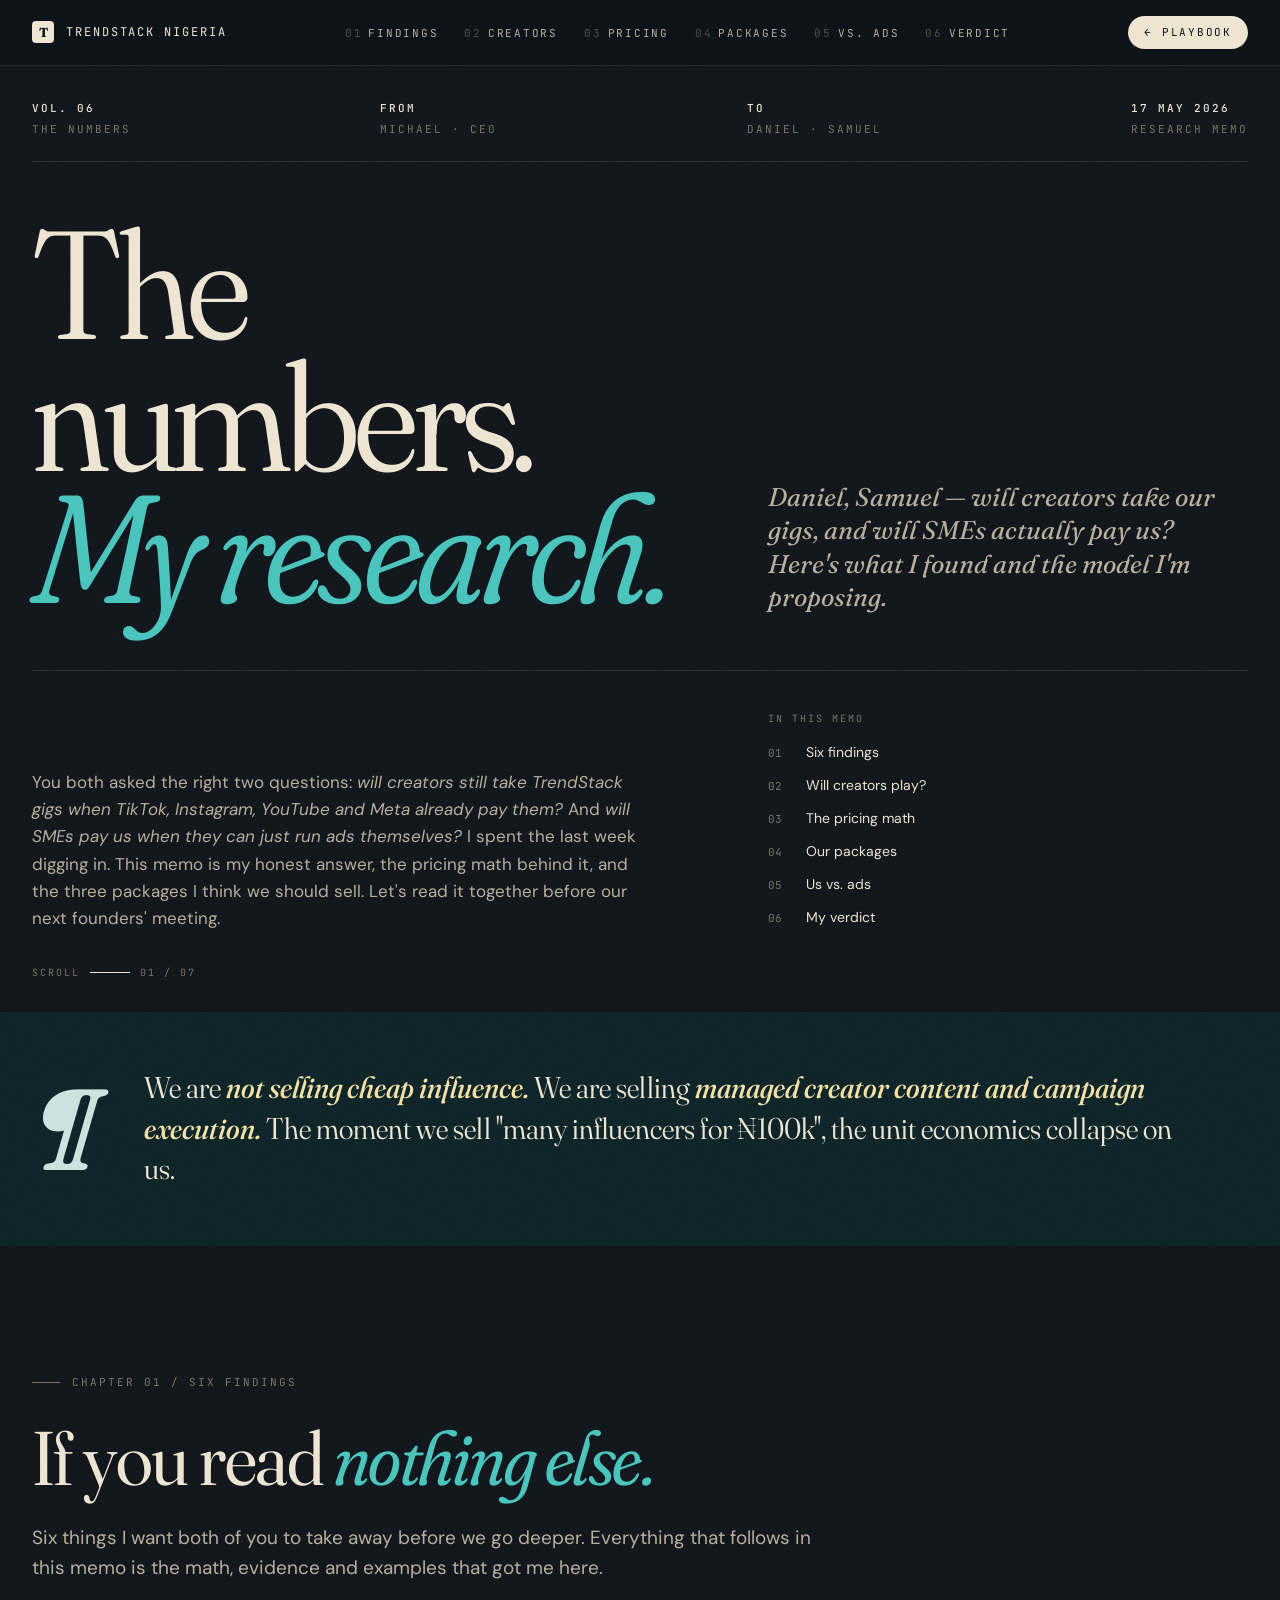
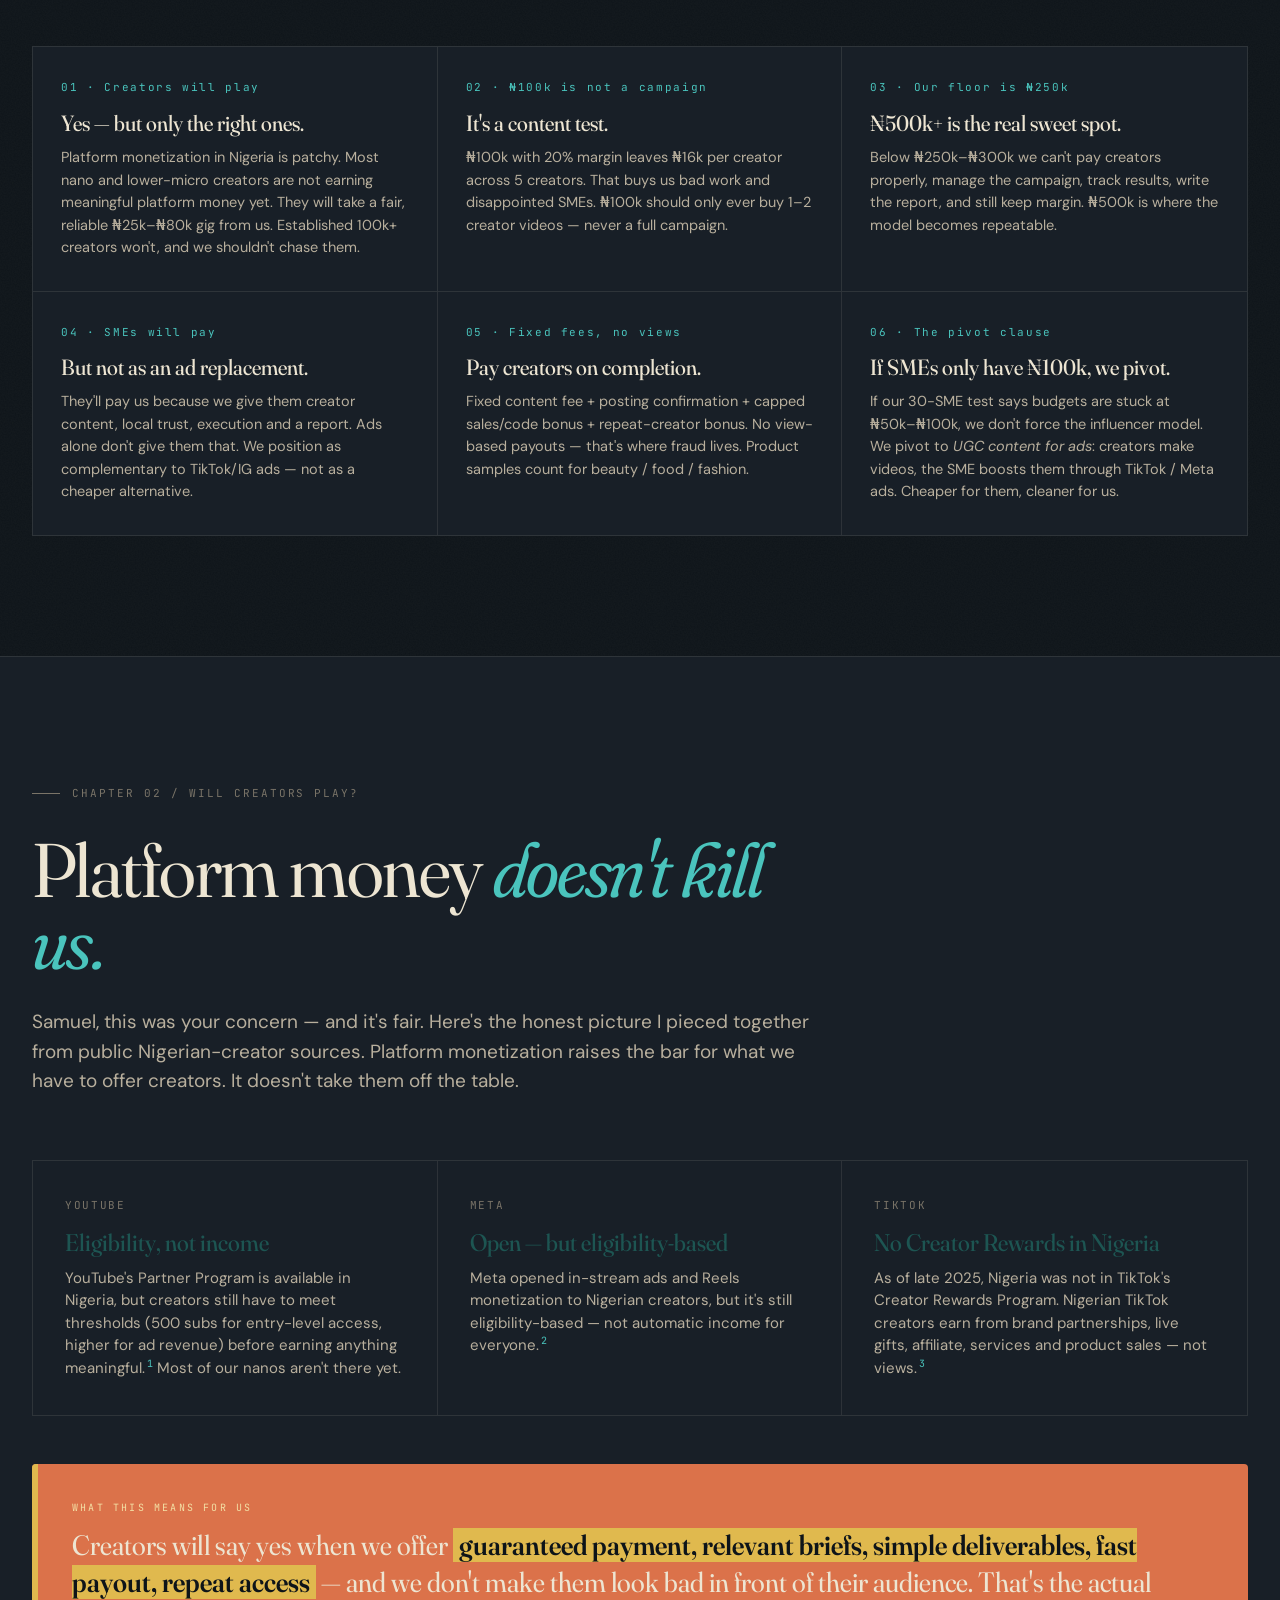
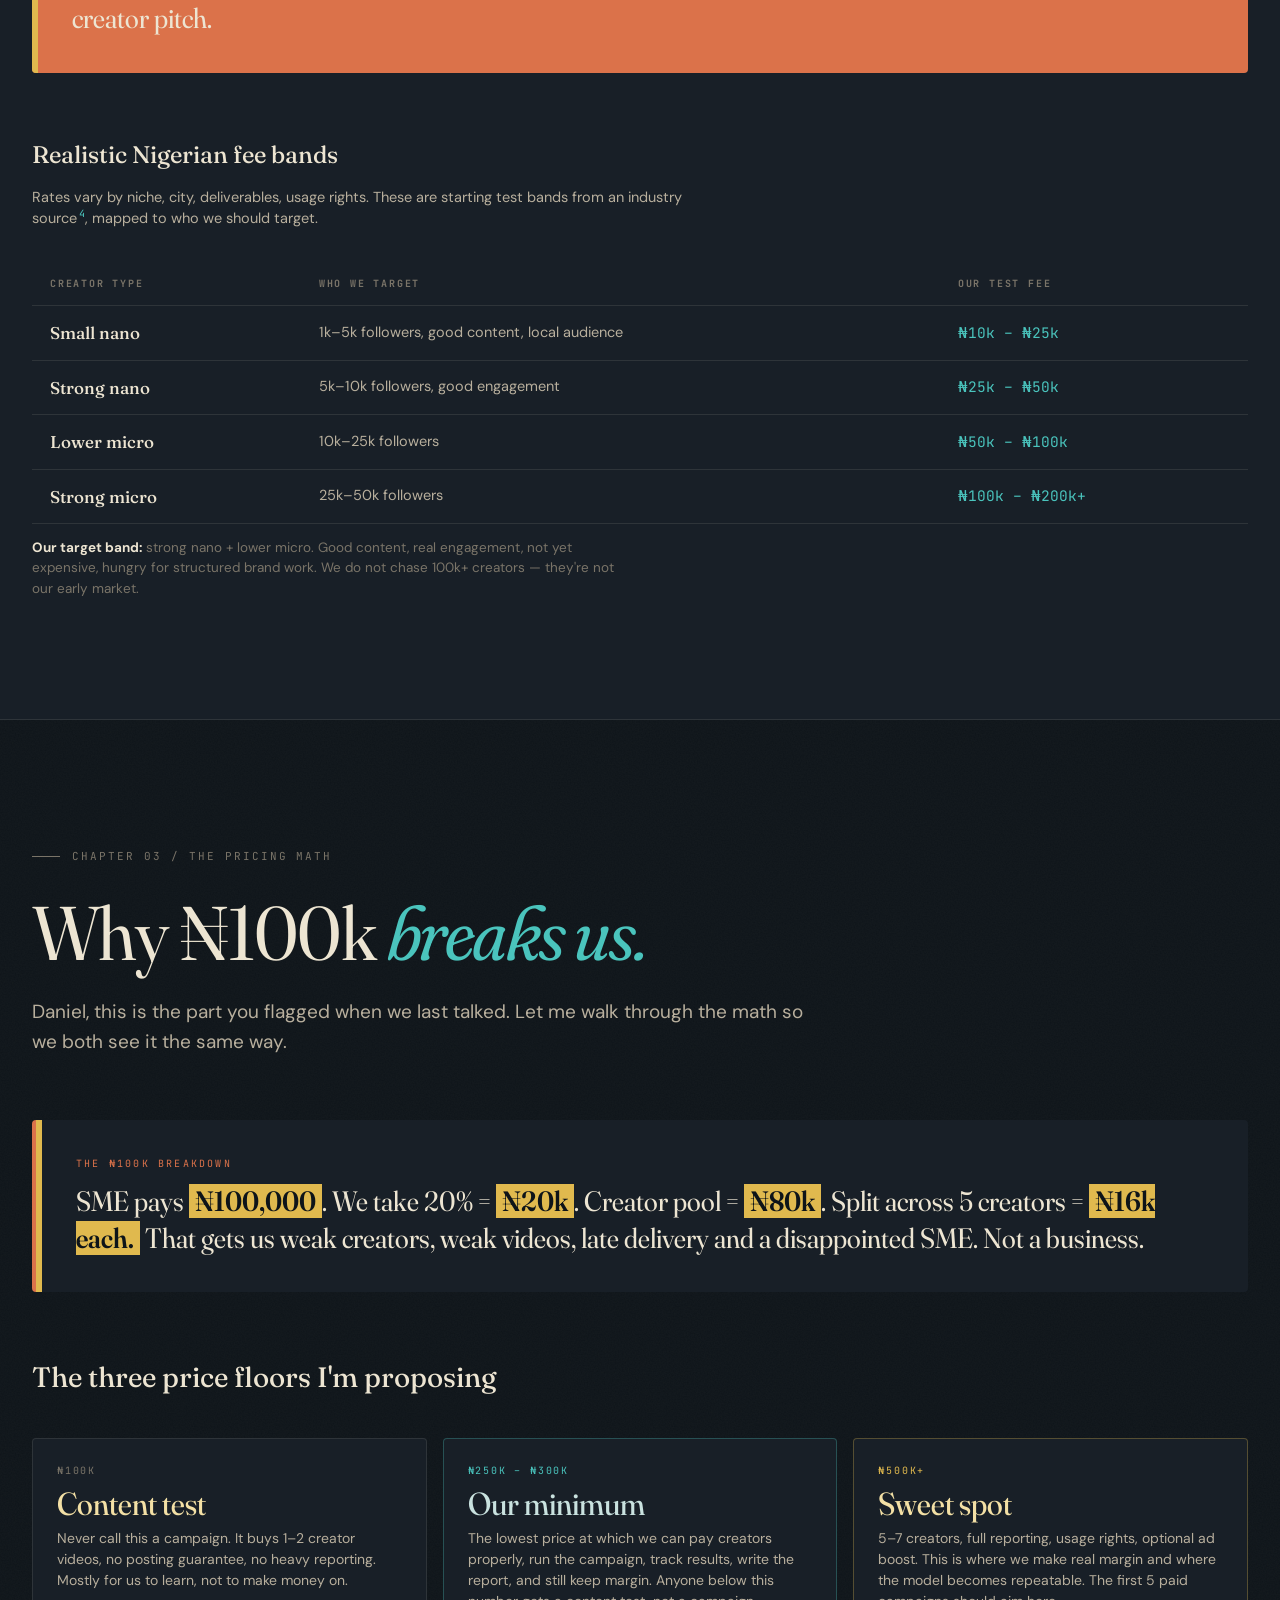
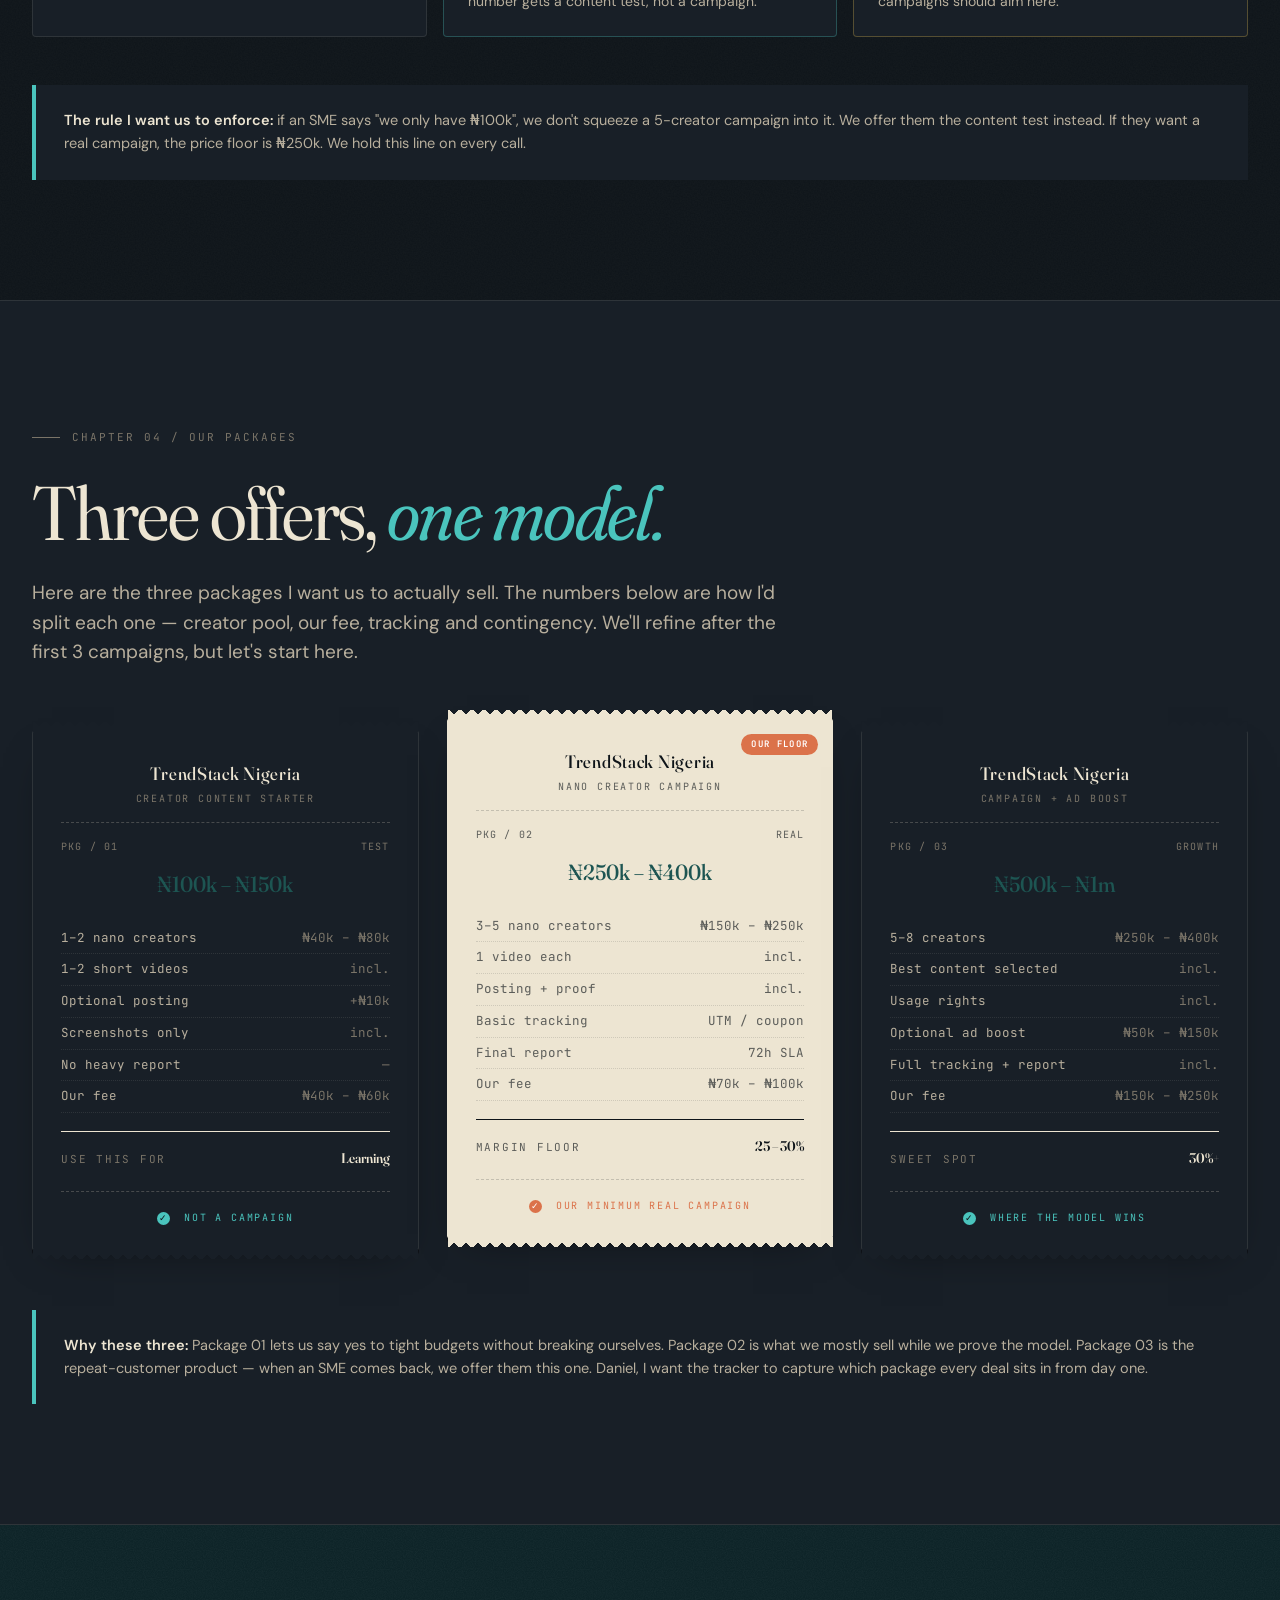
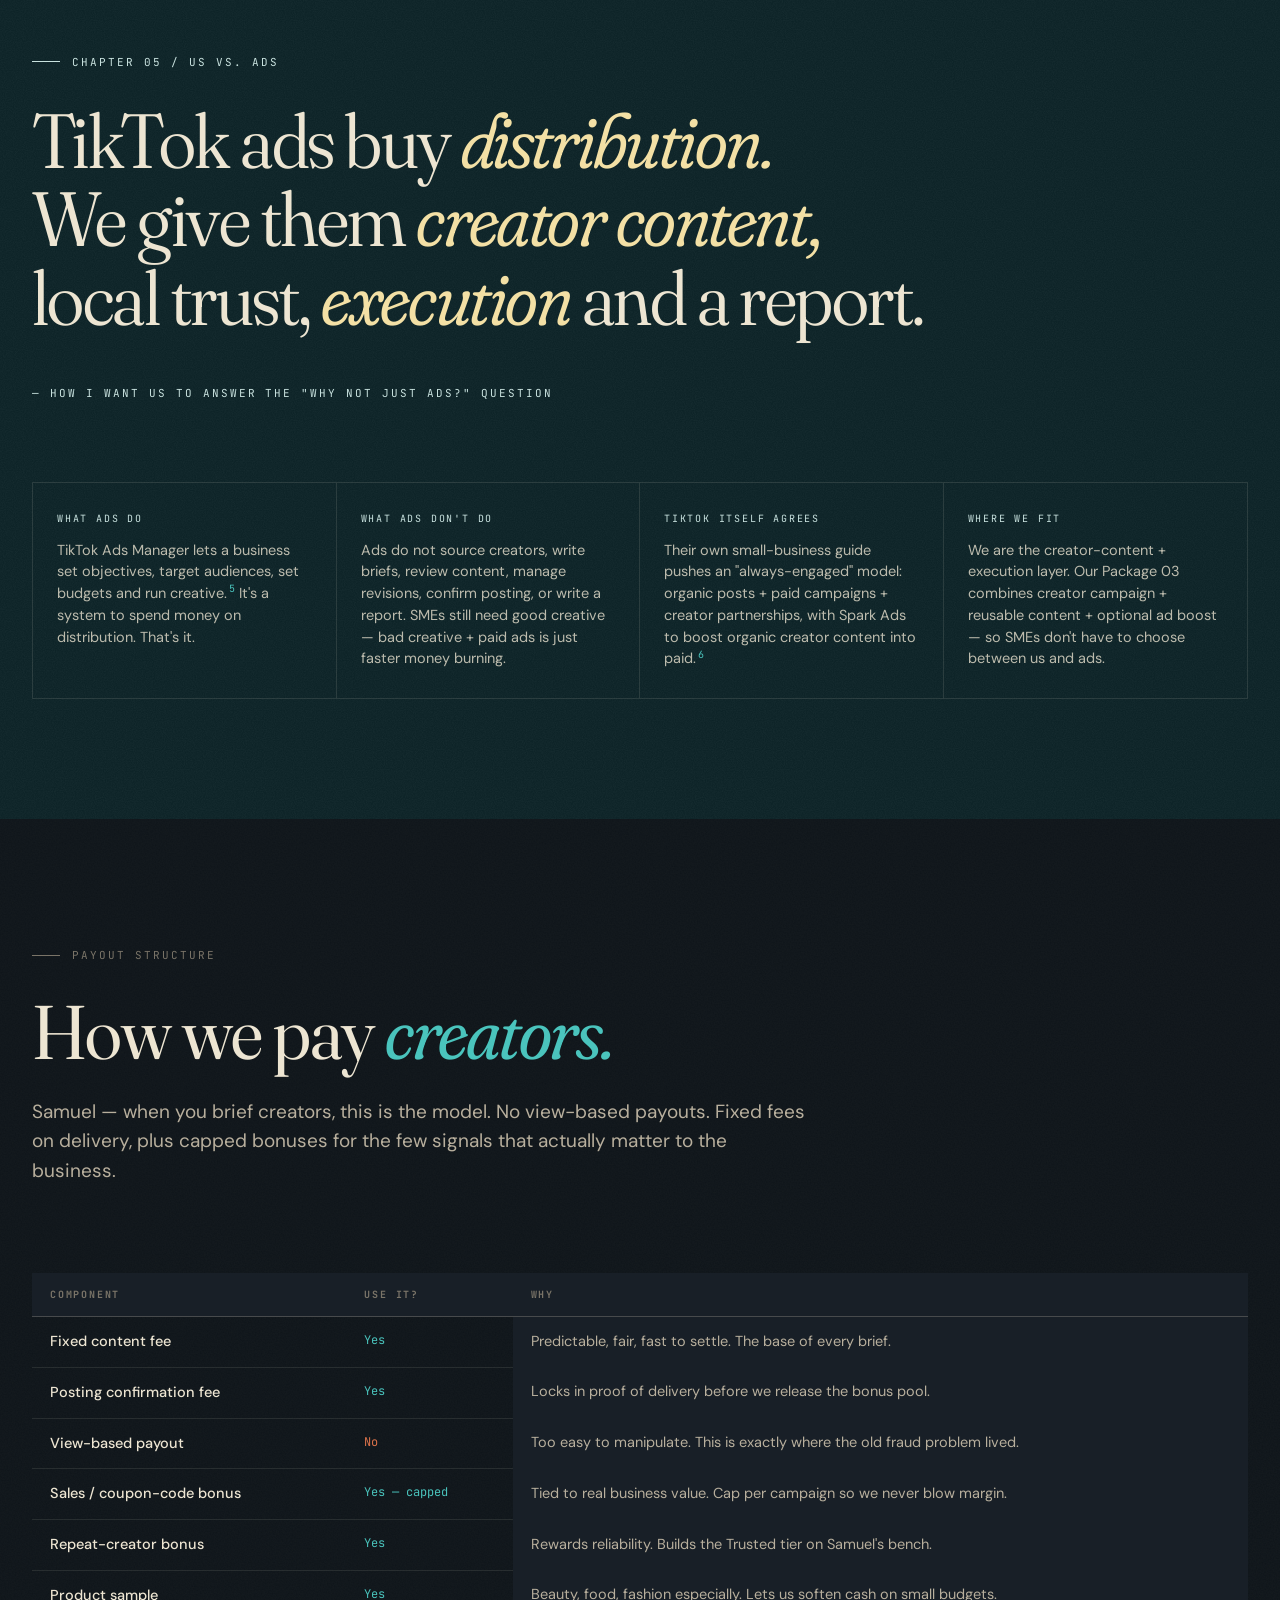
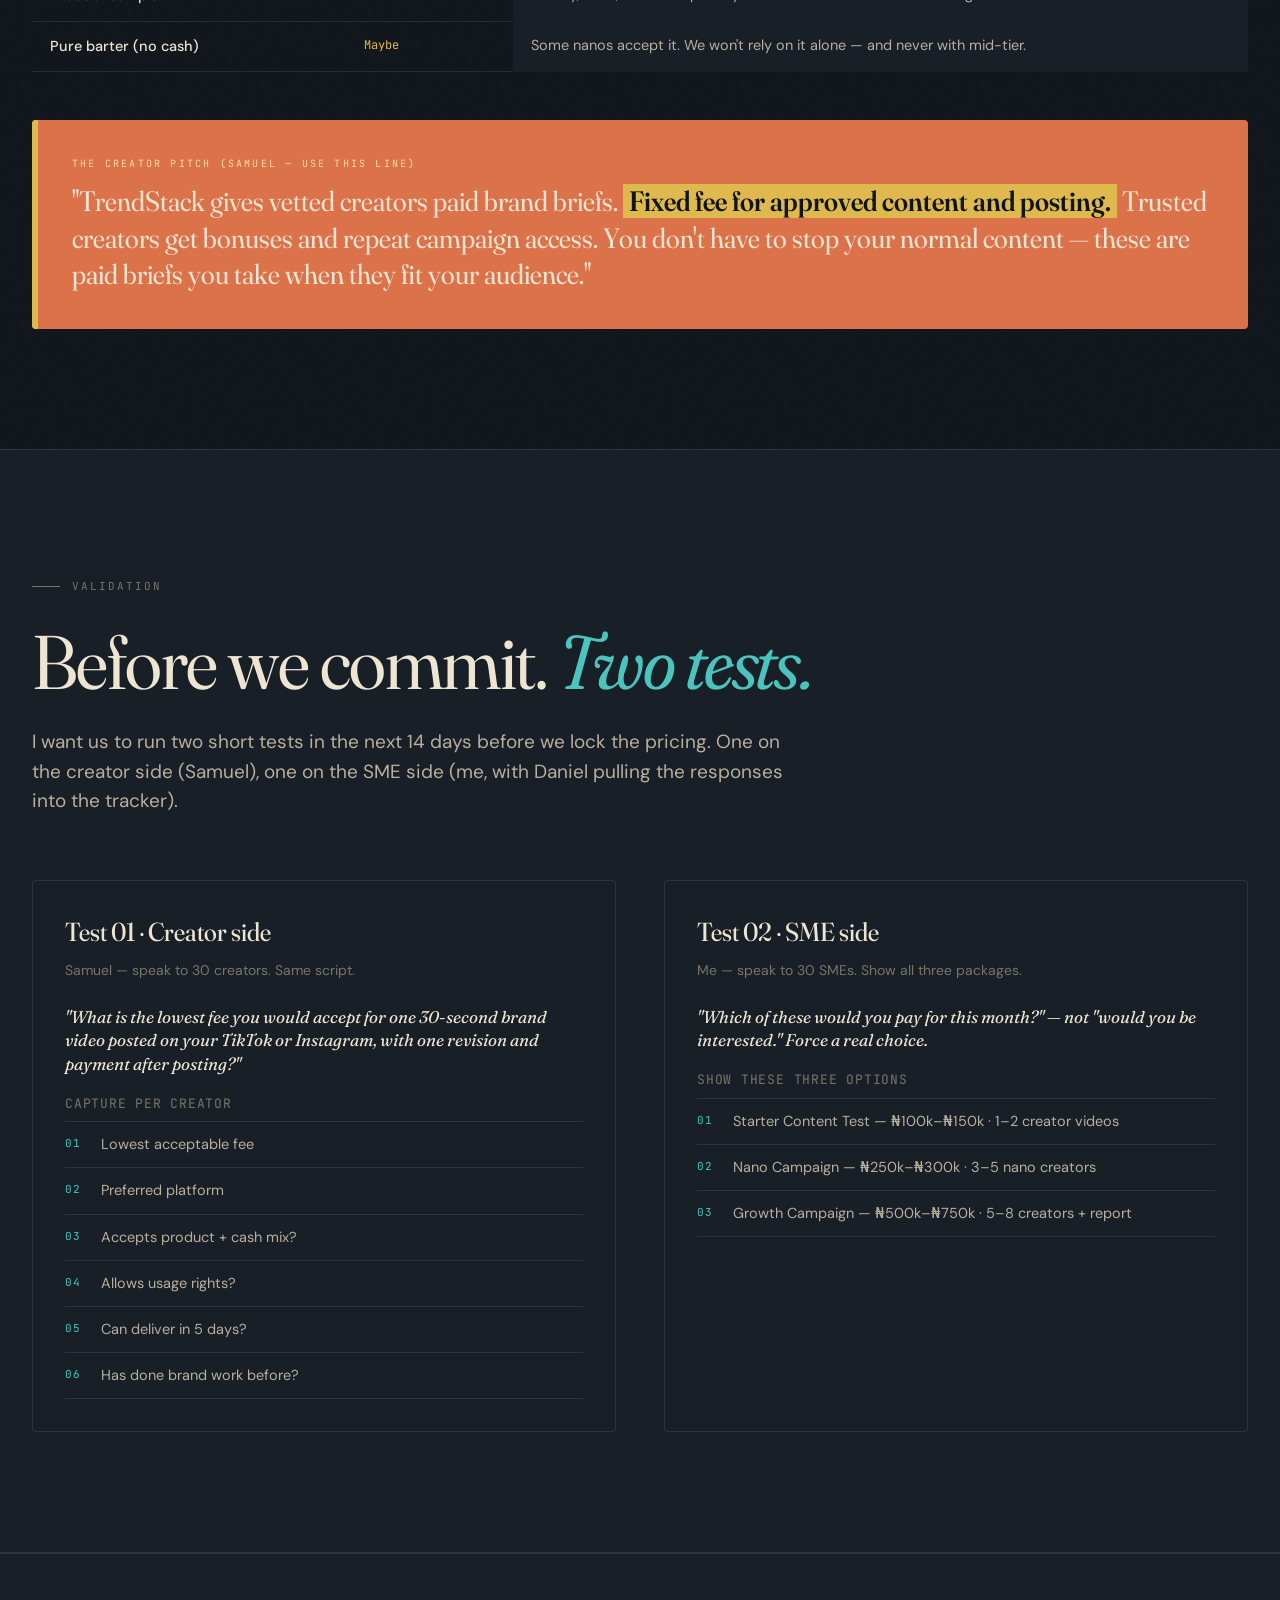
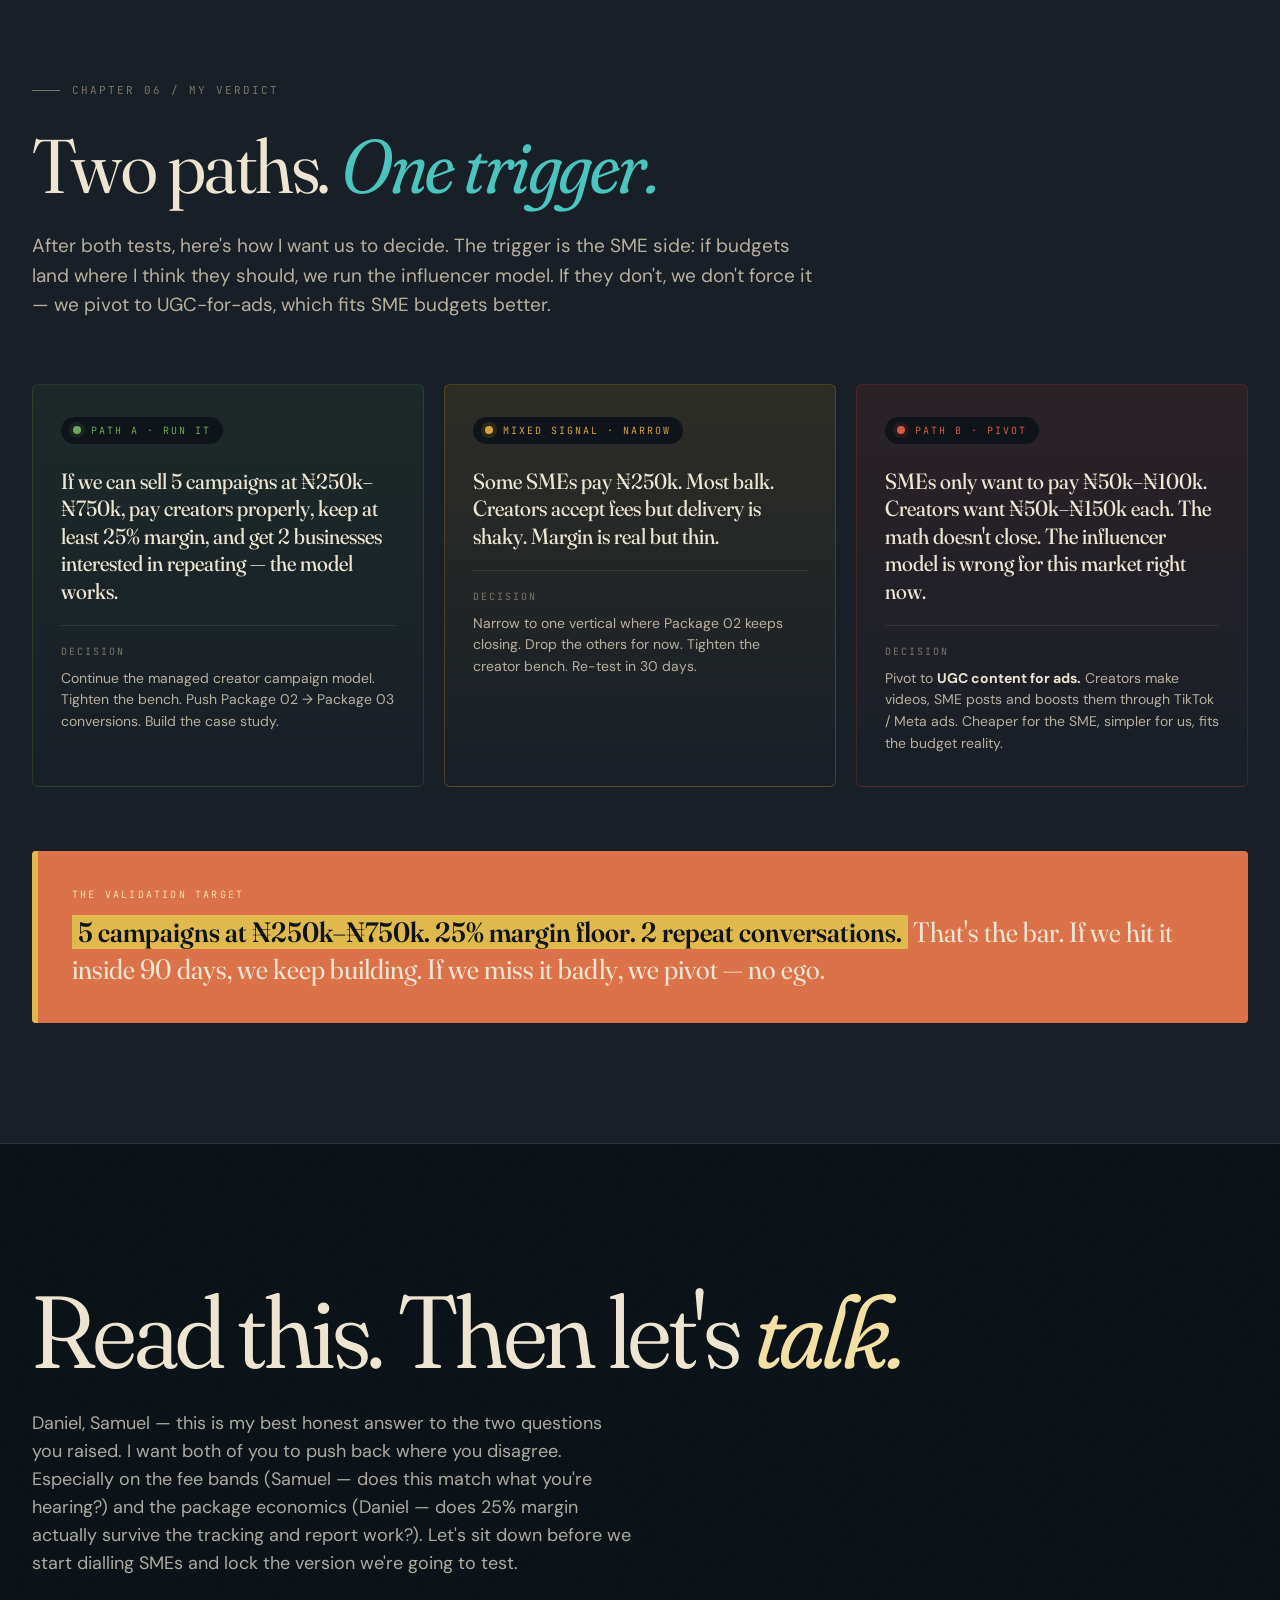
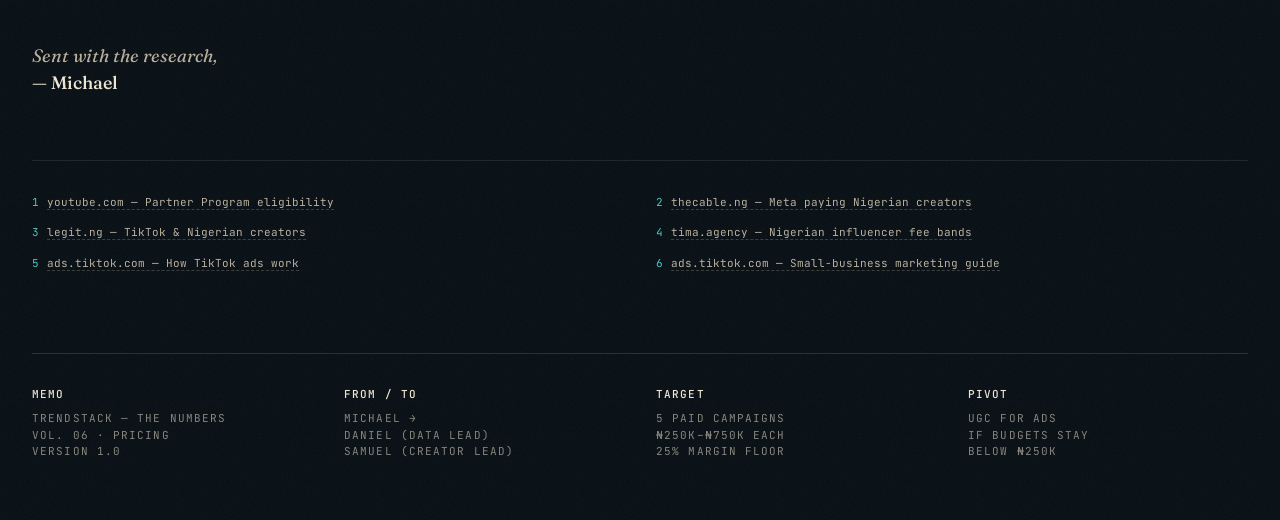
==== trendstack-site/economics.html @ 1ba53acb "set up new website" ====
<!DOCTYPE html>
<html lang="en">
<head>
<meta charset="UTF-8" />
<meta name="viewport" content="width=device-width, initial-scale=1.0" />
<title>TrendStack Nigeria — The Numbers (Pricing &amp; Creator Economics)</title>
<meta name="description" content="My research on TrendStack pricing and creator economics. Will creators play, will SMEs pay, and the model I'm proposing — from Michael to Daniel and Samuel." />
<link rel="preconnect" href="https://fonts.googleapis.com" />
<link rel="preconnect" href="https://fonts.gstatic.com" crossorigin />
<link
  href="https://fonts.googleapis.com/css2?family=Fraunces:ital,opsz,wght,SOFT@0,9..144,300..900,0..100;1,9..144,300..900,0..100&family=DM+Sans:ital,opsz,wght@0,9..40,300..700;1,9..40,300..700&family=JetBrains+Mono:wght@400;500;600&display=swap"
  rel="stylesheet"
/>
<link rel="stylesheet" href="styles.css" />
<style>
  /* page-specific tweaks */
  .findings-grid {
    display: grid;
    grid-template-columns: repeat(3, 1fr);
    gap: 0;
    border: 1px solid var(--line);
    background: var(--paper-2);
  }
  @media (max-width: 980px) { .findings-grid { grid-template-columns: repeat(2, 1fr); } }
  @media (max-width: 600px) { .findings-grid { grid-template-columns: 1fr; } }
  .finding {
    padding: 32px 28px;
    border-right: 1px solid var(--line);
    border-bottom: 1px solid var(--line);
  }
  .finding:nth-child(3n) { border-right: none; }
  .finding:nth-last-child(-n+3) { border-bottom: none; }
  @media (max-width: 980px) {
    .finding:nth-child(3n) { border-right: 1px solid var(--line); }
    .finding:nth-child(2n) { border-right: none; }
  }
  @media (max-width: 600px) {
    .finding { border-right: none !important; }
  }
  .finding-num {
    font-family: var(--mono);
    font-size: 11px;
    color: var(--teal);
    letter-spacing: 0.15em;
    margin-bottom: 14px;
  }
  .finding-title {
    font-family: var(--display);
    font-size: 22px;
    line-height: 1.2;
    color: var(--ink);
    margin-bottom: 10px;
    font-weight: 450;
    font-variation-settings: "SOFT" 30, "opsz" 144;
  }
  .finding-desc {
    font-size: 14.5px;
    line-height: 1.55;
    color: var(--ink-soft);
  }

  /* compact 2-col rules */
  .rules-grid {
    display: grid;
    grid-template-columns: repeat(3, 1fr);
    gap: 16px;
    margin-top: 40px;
  }
  @media (max-width: 720px) { .rules-grid { grid-template-columns: 1fr; } }
  .rule-card {
    background: var(--paper-2);
    border: 1px solid var(--line);
    border-radius: 4px;
    padding: 24px 24px;
  }
  .rule-amount {
    font-family: var(--display);
    font-size: 32px;
    color: var(--gold-soft);
    font-weight: 450;
    line-height: 1;
    margin-bottom: 8px;
    font-variation-settings: "SOFT" 30, "opsz" 144;
  }
  .rule-label {
    font-family: var(--mono);
    font-size: 10px;
    letter-spacing: 0.18em;
    text-transform: uppercase;
    color: var(--ink-muted);
    margin-bottom: 10px;
  }
  .rule-desc {
    font-size: 14px;
    line-height: 1.5;
    color: var(--ink-soft);
  }

  /* payout matrix table */
  .matrix {
    width: 100%;
    border-collapse: collapse;
    margin-top: 24px;
    font-size: 14.5px;
  }
  .matrix th, .matrix td {
    padding: 14px 18px;
    text-align: left;
    border-bottom: 1px solid var(--line);
    vertical-align: top;
  }
  .matrix th {
    font-family: var(--mono);
    font-size: 10px;
    letter-spacing: 0.18em;
    text-transform: uppercase;
    color: var(--ink-muted);
    background: var(--paper-2);
    border-bottom: 1px solid var(--line-strong);
  }
  .matrix tbody tr:hover td { background: rgba(255,255,255,0.025); }
  .matrix td.component { color: var(--ink); font-weight: 500; }
  .matrix td.verdict { font-family: var(--mono); font-size: 12px; }
  .matrix td.verdict.yes { color: var(--teal); }
  .matrix td.verdict.no { color: var(--rust); }
  .matrix td.verdict.maybe { color: var(--gold); }
  .matrix td.reason { color: var(--ink-soft); }
  @media (max-width: 720px) {
    .matrix th:nth-child(2), .matrix td:nth-child(2) { display: none; }
  }

  /* fee bands table */
  .bands {
    width: 100%;
    border-collapse: collapse;
    margin-top: 24px;
    font-size: 14.5px;
  }
  .bands th, .bands td {
    padding: 14px 18px;
    text-align: left;
    border-bottom: 1px solid var(--line);
  }
  .bands th {
    font-family: var(--mono);
    font-size: 10px;
    letter-spacing: 0.18em;
    text-transform: uppercase;
    color: var(--ink-muted);
    background: var(--paper-2);
  }
  .bands .tier-type { color: var(--ink); font-weight: 500; font-family: var(--display); font-size: 17px; }
  .bands .audience { color: var(--ink-soft); }
  .bands .fee { font-family: var(--mono); color: var(--teal); white-space: nowrap; }

  /* footnotes */
  sup.cite {
    font-family: var(--mono);
    font-size: 10px;
    color: var(--teal);
    margin-left: 2px;
    vertical-align: super;
    line-height: 0;
  }
  .sources {
    margin-top: 64px;
    padding-top: 32px;
    border-top: 1px solid var(--line);
    font-family: var(--mono);
    font-size: 11px;
    color: var(--ink-muted);
    line-height: 1.7;
    display: grid;
    grid-template-columns: repeat(2, 1fr);
    gap: 12px 32px;
  }
  @media (max-width: 720px) { .sources { grid-template-columns: 1fr; } }
  .sources a { color: var(--ink-soft); text-decoration: none; border-bottom: 1px dashed var(--line-strong); }
  .sources a:hover { color: var(--teal); }
  .sources .num { color: var(--teal); margin-right: 8px; }

  /* memo signoff */
  .signoff {
    margin-top: 64px;
    font-family: var(--display);
    font-size: 18px;
    color: var(--ink-soft);
    font-style: italic;
  }
  .signoff .name {
    color: var(--ink);
    font-style: normal;
    font-weight: 500;
  }
</style>
</head>
<body>

<div class="scroll-progress" id="scrollProgress"></div>

<!-- =========================================================
     TOP NAV
     ========================================================= -->
<header class="top-nav">
  <div class="top-nav-inner">
    <a href="index.html" class="brand">
      <span class="brand-mark"></span>
      TrendStack Nigeria
    </a>
    <ul class="nav-links">
      <li><a href="#findings" data-num="01">Findings</a></li>
      <li><a href="#creators" data-num="02">Creators</a></li>
      <li><a href="#pricing" data-num="03">Pricing</a></li>
      <li><a href="#packages" data-num="04">Packages</a></li>
      <li><a href="#positioning" data-num="05">Vs. Ads</a></li>
      <li><a href="#verdict" data-num="06">Verdict</a></li>
    </ul>
    <a href="index.html" class="nav-cta">← Playbook</a>
  </div>
</header>

<!-- =========================================================
     COVER
     ========================================================= -->
<section class="cover" id="top">
  <div class="container">
    <div class="cover-grid">
      <div class="cover-meta">
        <div class="cover-meta-block">
          <span>Vol. 06</span>
          <span>The Numbers</span>
        </div>
        <div class="cover-meta-block">
          <span>From</span>
          <span>Michael · CEO</span>
        </div>
        <div class="cover-meta-block">
          <span>To</span>
          <span>Daniel · Samuel</span>
        </div>
        <div class="cover-meta-block">
          <span>17 May 2026</span>
          <span>Research memo</span>
        </div>
      </div>

      <div class="cover-title-row">
        <div>
          <h1 class="cover-title">
            <span class="word">The numbers.</span><br />
            <span class="word italic">My research.</span>
          </h1>
        </div>
        <p class="cover-subtitle">
          Daniel, Samuel — will creators take our gigs, and will SMEs
          actually pay us? Here's what I found and the model I'm proposing.
        </p>
      </div>

      <div class="cover-bottom">
        <p class="cover-blurb">
          You both asked the right two questions: <em>will creators still
          take TrendStack gigs when TikTok, Instagram, YouTube and Meta
          already pay them?</em> And <em>will SMEs pay us when they can
          just run ads themselves?</em> I spent the last week digging in.
          This memo is my honest answer, the pricing math behind it, and
          the three packages I think we should sell. Let's read it
          together before our next founders' meeting.
        </p>
        <div class="cover-toc">
          <div class="cover-toc-label">In this memo</div>
          <ul class="cover-toc-list">
            <li><a href="#findings"><span class="num">01</span> Six findings</a></li>
            <li><a href="#creators"><span class="num">02</span> Will creators play?</a></li>
            <li><a href="#pricing"><span class="num">03</span> The pricing math</a></li>
            <li><a href="#packages"><span class="num">04</span> Our packages</a></li>
            <li><a href="#positioning"><span class="num">05</span> Us vs. ads</a></li>
            <li><a href="#verdict"><span class="num">06</span> My verdict</a></li>
          </ul>
        </div>
      </div>
    </div>
  </div>

  <div class="scroll-cue">
    <span>Scroll</span>
    <span class="scroll-cue-line"></span>
    <span>00 / 06</span>
  </div>
</section>

<!-- =========================================================
     PRINCIPLE
     ========================================================= -->
<section class="principle">
  <div class="container">
    <div class="principle-inner">
      <div class="principle-mark">¶</div>
      <p class="principle-text">
        We are <strong>not selling cheap influence.</strong>
        We are selling <strong>managed creator content and campaign
        execution.</strong> The moment we sell "many influencers for
        ₦100k", the unit economics collapse on us.
      </p>
    </div>
  </div>
</section>

<!-- =========================================================
     01 — SIX FINDINGS (TL;DR)
     ========================================================= -->
<section id="findings">
  <div class="container">
    <div class="reveal">
      <div class="section-tag">Chapter 01 / Six findings</div>
      <h2 class="section-title">If you read <em>nothing else.</em></h2>
      <p class="section-lede">
        Six things I want both of you to take away before we go deeper.
        Everything that follows in this memo is the math, evidence and
        examples that got me here.
      </p>
    </div>

    <div class="findings-grid reveal">
      <div class="finding">
        <div class="finding-num">01 · Creators will play</div>
        <h3 class="finding-title">Yes — but only the right ones.</h3>
        <p class="finding-desc">
          Platform monetization in Nigeria is patchy. Most nano and lower-micro
          creators are not earning meaningful platform money yet. They will take
          a fair, reliable ₦25k–₦80k gig from us. Established 100k+ creators
          won't, and we shouldn't chase them.
        </p>
      </div>
      <div class="finding">
        <div class="finding-num">02 · ₦100k is not a campaign</div>
        <h3 class="finding-title">It's a content test.</h3>
        <p class="finding-desc">
          ₦100k with 20% margin leaves ₦16k per creator across 5 creators.
          That buys us bad work and disappointed SMEs. ₦100k should only
          ever buy 1–2 creator videos — never a full campaign.
        </p>
      </div>
      <div class="finding">
        <div class="finding-num">03 · Our floor is ₦250k</div>
        <h3 class="finding-title">₦500k+ is the real sweet spot.</h3>
        <p class="finding-desc">
          Below ₦250k–₦300k we can't pay creators properly, manage the
          campaign, track results, write the report, and still keep margin.
          ₦500k is where the model becomes repeatable.
        </p>
      </div>
      <div class="finding">
        <div class="finding-num">04 · SMEs will pay</div>
        <h3 class="finding-title">But not as an ad replacement.</h3>
        <p class="finding-desc">
          They'll pay us because we give them creator content, local trust,
          execution and a report. Ads alone don't give them that. We
          position as complementary to TikTok/IG ads — not as a cheaper
          alternative.
        </p>
      </div>
      <div class="finding">
        <div class="finding-num">05 · Fixed fees, no views</div>
        <h3 class="finding-title">Pay creators on completion.</h3>
        <p class="finding-desc">
          Fixed content fee + posting confirmation + capped sales/code bonus
          + repeat-creator bonus. No view-based payouts — that's where
          fraud lives. Product samples count for beauty / food / fashion.
        </p>
      </div>
      <div class="finding">
        <div class="finding-num">06 · The pivot clause</div>
        <h3 class="finding-title">If SMEs only have ₦100k, we pivot.</h3>
        <p class="finding-desc">
          If our 30-SME test says budgets are stuck at ₦50k–₦100k, we don't
          force the influencer model. We pivot to <em>UGC content for ads</em>:
          creators make videos, the SME boosts them through TikTok / Meta
          ads. Cheaper for them, cleaner for us.
        </p>
      </div>
    </div>
  </div>
</section>

<!-- =========================================================
     02 — WILL CREATORS PLAY?
     ========================================================= -->
<section id="creators" class="reasons">
  <div class="container">
    <div class="reveal">
      <div class="section-tag">Chapter 02 / Will creators play?</div>
      <h2 class="section-title">Platform money <em>doesn't kill us.</em></h2>
      <p class="section-lede">
        Samuel, this was your concern — and it's fair. Here's the honest
        picture I pieced together from public Nigerian-creator sources.
        Platform monetization raises the bar for what we have to offer
        creators. It doesn't take them off the table.
      </p>
    </div>

    <div class="reasons-grid reveal">
      <div class="reason">
        <div class="reason-num">YOUTUBE</div>
        <h3 class="reason-title">Eligibility, not income</h3>
        <p class="reason-desc">
          YouTube's Partner Program is available in Nigeria, but creators
          still have to meet thresholds (500 subs for entry-level access,
          higher for ad revenue) before earning anything meaningful.<sup class="cite">1</sup>
          Most of our nanos aren't there yet.
        </p>
      </div>
      <div class="reason">
        <div class="reason-num">META</div>
        <h3 class="reason-title">Open — but eligibility-based</h3>
        <p class="reason-desc">
          Meta opened in-stream ads and Reels monetization to Nigerian
          creators, but it's still eligibility-based — not automatic
          income for everyone.<sup class="cite">2</sup>
        </p>
      </div>
      <div class="reason">
        <div class="reason-num">TIKTOK</div>
        <h3 class="reason-title">No Creator Rewards in Nigeria</h3>
        <p class="reason-desc">
          As of late 2025, Nigeria was not in TikTok's Creator Rewards
          Program. Nigerian TikTok creators earn from brand partnerships,
          live gifts, affiliate, services and product sales — not views.<sup class="cite">3</sup>
        </p>
      </div>
    </div>

    <div class="callout reveal">
      <div class="callout-label">What this means for us</div>
      <p class="callout-text">
        Creators will say yes when we offer
        <strong>guaranteed payment, relevant briefs, simple deliverables,
        fast payout, repeat access</strong> — and we don't make them look
        bad in front of their audience. That's the actual creator pitch.
      </p>
    </div>

    <h3 style="font-family:var(--display); font-size:24px; color:var(--ink); margin-top:64px; margin-bottom:14px; font-weight:450;">Realistic Nigerian fee bands</h3>
    <p style="font-size:14.5px; color:var(--ink-soft); margin-bottom:8px; max-width:65ch;">
      Rates vary by niche, city, deliverables, usage rights. These are
      starting test bands from an industry source<sup class="cite">4</sup>, mapped to who we should target.
    </p>
    <div style="overflow-x:auto;">
    <table class="bands">
      <thead>
        <tr>
          <th>Creator type</th>
          <th>Who we target</th>
          <th>Our test fee</th>
        </tr>
      </thead>
      <tbody>
        <tr>
          <td class="tier-type">Small nano</td>
          <td class="audience">1k–5k followers, good content, local audience</td>
          <td class="fee">₦10k – ₦25k</td>
        </tr>
        <tr>
          <td class="tier-type">Strong nano</td>
          <td class="audience">5k–10k followers, good engagement</td>
          <td class="fee">₦25k – ₦50k</td>
        </tr>
        <tr>
          <td class="tier-type">Lower micro</td>
          <td class="audience">10k–25k followers</td>
          <td class="fee">₦50k – ₦100k</td>
        </tr>
        <tr>
          <td class="tier-type">Strong micro</td>
          <td class="audience">25k–50k followers</td>
          <td class="fee">₦100k – ₦200k+</td>
        </tr>
      </tbody>
    </table>
    </div>
    <p style="font-size:13.5px; color:var(--ink-muted); margin-top:14px; max-width:65ch;">
      <strong style="color:var(--ink);">Our target band:</strong>
      strong nano + lower micro. Good content, real engagement, not yet
      expensive, hungry for structured brand work. We do not chase
      100k+ creators — they're not our early market.
    </p>
  </div>
</section>

<!-- =========================================================
     03 — THE PRICING MATH
     ========================================================= -->
<section id="pricing">
  <div class="container">
    <div class="reveal">
      <div class="section-tag">Chapter 03 / The pricing math</div>
      <h2 class="section-title">Why ₦100k <em>breaks us.</em></h2>
      <p class="section-lede">
        Daniel, this is the part you flagged when we last talked. Let me
        walk through the math so we both see it the same way.
      </p>
    </div>

    <div class="callout reveal" style="background: var(--paper-2); color: var(--ink); border-left: 4px solid var(--rust);">
      <div class="callout-label" style="color: var(--rust);">The ₦100k breakdown</div>
      <p class="callout-text" style="color: var(--ink);">
        SME pays <strong>₦100,000</strong>. We take 20% = <strong>₦20k</strong>.
        Creator pool = <strong>₦80k</strong>. Split across 5 creators =
        <strong>₦16k each.</strong> That gets us weak creators, weak
        videos, late delivery and a disappointed SME. Not a business.
      </p>
    </div>

    <h3 style="font-family:var(--display); font-size:28px; color:var(--ink); margin-top:64px; margin-bottom:14px; font-weight:450;">
      The three price floors I'm proposing
    </h3>
    <div class="rules-grid reveal">
      <div class="rule-card">
        <div class="rule-label">₦100k</div>
        <div class="rule-amount">Content test</div>
        <p class="rule-desc">
          Never call this a campaign. It buys 1–2 creator videos, no
          posting guarantee, no heavy reporting. Mostly for us to learn,
          not to make money on.
        </p>
      </div>
      <div class="rule-card" style="border-color: rgba(74, 196, 189, 0.3);">
        <div class="rule-label" style="color: var(--teal);">₦250k – ₦300k</div>
        <div class="rule-amount" style="color: var(--teal-soft);">Our minimum</div>
        <p class="rule-desc">
          The lowest price at which we can pay creators properly, run the
          campaign, track results, write the report, and still keep margin.
          Anyone below this number gets a content test, not a campaign.
        </p>
      </div>
      <div class="rule-card" style="border-color: rgba(224, 185, 78, 0.3);">
        <div class="rule-label" style="color: var(--gold);">₦500k+</div>
        <div class="rule-amount">Sweet spot</div>
        <p class="rule-desc">
          5–7 creators, full reporting, usage rights, optional ad boost.
          This is where we make real margin and where the model becomes
          repeatable. The first 5 paid campaigns should aim here.
        </p>
      </div>
    </div>

    <div class="payment-rule reveal" style="margin-top:48px;">
      <strong>The rule I want us to enforce:</strong> if an SME says
      "we only have ₦100k", we don't squeeze a 5-creator campaign into it.
      We offer them the content test instead. If they want a real
      campaign, the price floor is ₦250k. We hold this line on every call.
    </div>
  </div>
</section>

<!-- =========================================================
     04 — PACKAGES (RECEIPTS)
     ========================================================= -->
<section id="packages" class="reasons">
  <div class="container">
    <div class="reveal">
      <div class="section-tag">Chapter 04 / Our packages</div>
      <h2 class="section-title">Three offers, <em>one model.</em></h2>
      <p class="section-lede">
        Here are the three packages I want us to actually sell. The numbers
        below are how I'd split each one — creator pool, our fee, tracking
        and contingency. We'll refine after the first 3 campaigns, but
        let's start here.
      </p>
    </div>

    <div class="receipts reveal">
      <!-- Starter -->
      <div class="receipt">
        <div class="receipt-head">
          <div class="receipt-brand">TrendStack Nigeria</div>
          <div class="receipt-sub">Creator Content Starter</div>
        </div>
        <div class="receipt-meta">
          <span>Pkg / 01</span><span>Test</span>
        </div>
        <div class="receipt-name">₦100k – ₦150k</div>
        <div class="receipt-line"><span class="label">1–2 nano creators</span><span class="qty">₦40k – ₦80k</span></div>
        <div class="receipt-line"><span class="label">1–2 short videos</span><span class="qty">incl.</span></div>
        <div class="receipt-line"><span class="label">Optional posting</span><span class="qty">+₦10k</span></div>
        <div class="receipt-line"><span class="label">Screenshots only</span><span class="qty">incl.</span></div>
        <div class="receipt-line"><span class="label">No heavy report</span><span class="qty">—</span></div>
        <div class="receipt-line"><span class="label">Our fee</span><span class="qty">₦40k – ₦60k</span></div>
        <div class="receipt-total">
          <span class="label">Use this for</span>
          <span class="amount" style="font-size:14px;">Learning</span>
        </div>
        <div class="receipt-foot">
          <span class="check">✓</span> Not a campaign
        </div>
      </div>

      <!-- Nano Campaign (featured) -->
      <div class="receipt featured">
        <div class="receipt-badge">Our floor</div>
        <div class="receipt-head">
          <div class="receipt-brand">TrendStack Nigeria</div>
          <div class="receipt-sub">Nano Creator Campaign</div>
        </div>
        <div class="receipt-meta">
          <span>Pkg / 02</span><span>Real</span>
        </div>
        <div class="receipt-name">₦250k – ₦400k</div>
        <div class="receipt-line"><span class="label">3–5 nano creators</span><span class="qty">₦150k – ₦250k</span></div>
        <div class="receipt-line"><span class="label">1 video each</span><span class="qty">incl.</span></div>
        <div class="receipt-line"><span class="label">Posting + proof</span><span class="qty">incl.</span></div>
        <div class="receipt-line"><span class="label">Basic tracking</span><span class="qty">UTM / coupon</span></div>
        <div class="receipt-line"><span class="label">Final report</span><span class="qty">72h SLA</span></div>
        <div class="receipt-line"><span class="label">Our fee</span><span class="qty">₦70k – ₦100k</span></div>
        <div class="receipt-total">
          <span class="label">Margin floor</span>
          <span class="amount" style="font-size:14px;">25 – 30%</span>
        </div>
        <div class="receipt-foot">
          <span class="check">✓</span> Our minimum real campaign
        </div>
      </div>

      <!-- Campaign + Ad Boost -->
      <div class="receipt">
        <div class="receipt-head">
          <div class="receipt-brand">TrendStack Nigeria</div>
          <div class="receipt-sub">Campaign + Ad Boost</div>
        </div>
        <div class="receipt-meta">
          <span>Pkg / 03</span><span>Growth</span>
        </div>
        <div class="receipt-name">₦500k – ₦1m</div>
        <div class="receipt-line"><span class="label">5–8 creators</span><span class="qty">₦250k – ₦400k</span></div>
        <div class="receipt-line"><span class="label">Best content selected</span><span class="qty">incl.</span></div>
        <div class="receipt-line"><span class="label">Usage rights</span><span class="qty">incl.</span></div>
        <div class="receipt-line"><span class="label">Optional ad boost</span><span class="qty">₦50k – ₦150k</span></div>
        <div class="receipt-line"><span class="label">Full tracking + report</span><span class="qty">incl.</span></div>
        <div class="receipt-line"><span class="label">Our fee</span><span class="qty">₦150k – ₦250k</span></div>
        <div class="receipt-total">
          <span class="label">Sweet spot</span>
          <span class="amount" style="font-size:14px;">30%+</span>
        </div>
        <div class="receipt-foot">
          <span class="check">✓</span> Where the model wins
        </div>
      </div>
    </div>

    <div class="payment-rule reveal" style="margin-top:60px;">
      <strong>Why these three:</strong> Package 01 lets us say yes to tight
      budgets without breaking ourselves. Package 02 is what we mostly sell
      while we prove the model. Package 03 is the repeat-customer product — when
      an SME comes back, we offer them this one. Daniel, I want the
      tracker to capture which package every deal sits in from day one.
    </div>
  </div>
</section>

<!-- =========================================================
     05 — POSITIONING: ADS vs US
     ========================================================= -->
<section id="positioning" class="positioning">
  <div class="container">
    <div class="reveal">
      <div class="section-tag">Chapter 05 / Us vs. ads</div>
      <p class="positioning-quote">
        TikTok ads buy <em>distribution.</em><br />
        We give them <em>creator content,</em><br />
        local trust, <em>execution</em> and a report.
      </p>
      <div class="positioning-attribution">
        — How I want us to answer the "why not just ads?" question
      </div>
    </div>

    <div class="audience-grid reveal">
      <div class="audience-cell">
        <div class="audience-who">What ads do</div>
        <p class="audience-promise">
          TikTok Ads Manager lets a business set objectives, target audiences,
          set budgets and run creative.<sup class="cite">5</sup> It's a system
          to spend money on distribution. That's it.
        </p>
      </div>
      <div class="audience-cell">
        <div class="audience-who">What ads don't do</div>
        <p class="audience-promise">
          Ads do not source creators, write briefs, review content, manage
          revisions, confirm posting, or write a report. SMEs still need
          good creative — bad creative + paid ads is just faster money
          burning.
        </p>
      </div>
      <div class="audience-cell">
        <div class="audience-who">TikTok itself agrees</div>
        <p class="audience-promise">
          Their own small-business guide pushes an "always-engaged" model:
          organic posts + paid campaigns + creator partnerships, with
          Spark Ads to boost organic creator content into paid.<sup class="cite">6</sup>
        </p>
      </div>
      <div class="audience-cell">
        <div class="audience-who">Where we fit</div>
        <p class="audience-promise">
          We are the creator-content + execution layer. Our Package 03
          combines creator campaign + reusable content + optional ad
          boost — so SMEs don't have to choose between us and ads.
        </p>
      </div>
    </div>
  </div>
</section>

<!-- =========================================================
     06 — CREATOR PAYOUT STRUCTURE
     ========================================================= -->
<section>
  <div class="container">
    <div class="reveal">
      <div class="section-tag">Payout structure</div>
      <h2 class="section-title">How we pay <em>creators.</em></h2>
      <p class="section-lede">
        Samuel — when you brief creators, this is the model. No view-based
        payouts. Fixed fees on delivery, plus capped bonuses for the few
        signals that actually matter to the business.
      </p>
    </div>

    <div class="reveal" style="overflow-x:auto;">
    <table class="matrix">
      <thead>
        <tr>
          <th>Component</th>
          <th>Use it?</th>
          <th>Why</th>
        </tr>
      </thead>
      <tbody>
        <tr>
          <td class="component">Fixed content fee</td>
          <td class="verdict yes">Yes</td>
          <td class="reason">Predictable, fair, fast to settle. The base of every brief.</td>
        </tr>
        <tr>
          <td class="component">Posting confirmation fee</td>
          <td class="verdict yes">Yes</td>
          <td class="reason">Locks in proof of delivery before we release the bonus pool.</td>
        </tr>
        <tr>
          <td class="component">View-based payout</td>
          <td class="verdict no">No</td>
          <td class="reason">Too easy to manipulate. This is exactly where the old fraud problem lived.</td>
        </tr>
        <tr>
          <td class="component">Sales / coupon-code bonus</td>
          <td class="verdict yes">Yes — capped</td>
          <td class="reason">Tied to real business value. Cap per campaign so we never blow margin.</td>
        </tr>
        <tr>
          <td class="component">Repeat-creator bonus</td>
          <td class="verdict yes">Yes</td>
          <td class="reason">Rewards reliability. Builds the Trusted tier on Samuel's bench.</td>
        </tr>
        <tr>
          <td class="component">Product sample</td>
          <td class="verdict yes">Yes</td>
          <td class="reason">Beauty, food, fashion especially. Lets us soften cash on small budgets.</td>
        </tr>
        <tr>
          <td class="component">Pure barter (no cash)</td>
          <td class="verdict maybe">Maybe</td>
          <td class="reason">Some nanos accept it. We won't rely on it alone — and never with mid-tier.</td>
        </tr>
      </tbody>
    </table>
    </div>

    <div class="callout reveal" style="margin-top:48px;">
      <div class="callout-label">The creator pitch (Samuel — use this line)</div>
      <p class="callout-text">
        "TrendStack gives vetted creators paid brand briefs. <strong>Fixed
        fee for approved content and posting.</strong> Trusted creators
        get bonuses and repeat campaign access. You don't have to stop
        your normal content — these are paid briefs you take when they
        fit your audience."
      </p>
    </div>
  </div>
</section>

<!-- =========================================================
     07 — VALIDATION TESTS
     ========================================================= -->
<section class="workflow">
  <div class="container">
    <div class="reveal">
      <div class="section-tag">Validation</div>
      <h2 class="section-title">Before we commit. <em>Two tests.</em></h2>
      <p class="section-lede">
        I want us to run two short tests in the next 14 days before we
        lock the pricing. One on the creator side (Samuel), one on the
        SME side (me, with Daniel pulling the responses into the tracker).
      </p>
    </div>

    <div class="sales-grid reveal" style="margin-bottom:0;">
      <!-- Creator-side test -->
      <div class="discovery-card">
        <div class="discovery-title">Test 01 · Creator side</div>
        <p class="discovery-sub">Samuel — speak to 30 creators. Same script.</p>
        <p style="font-family:var(--display); font-style:italic; font-size:17px; color:var(--ink); margin-bottom:18px; line-height:1.4;">
          "What is the lowest fee you would accept for one 30-second
          brand video posted on your TikTok or Instagram, with one
          revision and payment after posting?"
        </p>
        <p style="font-size:13px; color:var(--ink-muted); margin-bottom:8px; letter-spacing:0.06em; text-transform:uppercase; font-family:var(--mono);">Capture per creator</p>
        <ol class="discovery-list">
          <li>Lowest acceptable fee</li>
          <li>Preferred platform</li>
          <li>Accepts product + cash mix?</li>
          <li>Allows usage rights?</li>
          <li>Can deliver in 5 days?</li>
          <li>Has done brand work before?</li>
        </ol>
      </div>

      <!-- Business-side test -->
      <div class="discovery-card">
        <div class="discovery-title">Test 02 · SME side</div>
        <p class="discovery-sub">Me — speak to 30 SMEs. Show all three packages.</p>
        <p style="font-family:var(--display); font-style:italic; font-size:17px; color:var(--ink); margin-bottom:18px; line-height:1.4;">
          "Which of these would you pay for <em>this month?</em>"
          — not "would you be interested." Force a real choice.
        </p>
        <p style="font-size:13px; color:var(--ink-muted); margin-bottom:8px; letter-spacing:0.06em; text-transform:uppercase; font-family:var(--mono);">Show these three options</p>
        <ol class="discovery-list">
          <li>Starter Content Test — ₦100k–₦150k · 1–2 creator videos</li>
          <li>Nano Campaign — ₦250k–₦300k · 3–5 nano creators</li>
          <li>Growth Campaign — ₦500k–₦750k · 5–8 creators + report</li>
        </ol>
      </div>
    </div>
  </div>
</section>

<!-- =========================================================
     08 — VERDICT
     ========================================================= -->
<section id="verdict" class="reasons">
  <div class="container">
    <div class="reveal">
      <div class="section-tag">Chapter 06 / My verdict</div>
      <h2 class="section-title">Two paths. <em>One trigger.</em></h2>
      <p class="section-lede">
        After both tests, here's how I want us to decide. The trigger is
        the SME side: if budgets land where I think they should, we run
        the influencer model. If they don't, we don't force it — we pivot
        to UGC-for-ads, which fits SME budgets better.
      </p>
    </div>

    <div class="scorecard-grid reveal">
      <div class="score-card green">
        <div class="score-tag"><span class="dot"></span>Path A · run it</div>
        <p class="score-evidence">
          If we can sell 5 campaigns at ₦250k–₦750k, pay creators properly,
          keep at least 25% margin, and get 2 businesses interested in
          repeating — the model works.
        </p>
        <div class="score-decision">
          <span class="score-decision-label">Decision</span>
          Continue the managed creator campaign model. Tighten the bench.
          Push Package 02 → Package 03 conversions. Build the case study.
        </div>
      </div>
      <div class="score-card yellow">
        <div class="score-tag"><span class="dot"></span>Mixed signal · narrow</div>
        <p class="score-evidence">
          Some SMEs pay ₦250k. Most balk. Creators accept fees but
          delivery is shaky. Margin is real but thin.
        </p>
        <div class="score-decision">
          <span class="score-decision-label">Decision</span>
          Narrow to one vertical where Package 02 keeps closing. Drop the
          others for now. Tighten the creator bench. Re-test in 30 days.
        </div>
      </div>
      <div class="score-card red">
        <div class="score-tag"><span class="dot"></span>Path B · pivot</div>
        <p class="score-evidence">
          SMEs only want to pay ₦50k–₦100k. Creators want ₦50k–₦150k each.
          The math doesn't close. The influencer model is wrong for this
          market right now.
        </p>
        <div class="score-decision">
          <span class="score-decision-label">Decision</span>
          Pivot to <strong style="color:var(--ink);">UGC content for ads.</strong>
          Creators make videos, SME posts and boosts them through
          TikTok / Meta ads. Cheaper for the SME, simpler for us, fits the
          budget reality.
        </div>
      </div>
    </div>

    <div class="callout reveal" style="margin-top:64px;">
      <div class="callout-label">The validation target</div>
      <p class="callout-text">
        <strong>5 campaigns at ₦250k–₦750k. 25% margin floor. 2 repeat
        conversations.</strong> That's the bar. If we hit it inside 90
        days, we keep building. If we miss it badly, we pivot — no ego.
      </p>
    </div>
  </div>
</section>

<!-- =========================================================
     CLOSING + SOURCES
     ========================================================= -->
<section class="closing">
  <div class="container">
    <div class="reveal">
      <h2 class="closing-title">Read this. Then let's <em>talk.</em></h2>
      <p class="closing-blurb">
        Daniel, Samuel — this is my best honest answer to the two
        questions you raised. I want both of you to push back where you
        disagree. Especially on the fee bands (Samuel — does this match
        what you're hearing?) and the package economics (Daniel — does
        25% margin actually survive the tracking and report work?). Let's
        sit down before we start dialling SMEs and lock the version
        we're going to test.
      </p>

      <p class="signoff">
        Sent with the research,<br />
        <span class="name">— Michael</span>
      </p>
    </div>

    <div class="sources">
      <div><span class="num">1</span><a href="https://www.youtube.com/creators/partner-program/" target="_blank" rel="noopener">youtube.com — Partner Program eligibility</a></div>
      <div><span class="num">2</span><a href="https://www.thecable.ng/icymi-meta-to-start-paying-nigerian-content-creators-on-facebook/" target="_blank" rel="noopener">thecable.ng — Meta paying Nigerian creators</a></div>
      <div><span class="num">3</span><a href="https://www.legit.ng/ask-legit/guides/1680596-does-tiktok-pay-nigerian-creators-how-monetize-tiktok-nigeria/" target="_blank" rel="noopener">legit.ng — TikTok &amp; Nigerian creators</a></div>
      <div><span class="num">4</span><a href="https://tima.agency/the-cost-of-influencer-marketing-in-nigeria-what-brands-should-expect/" target="_blank" rel="noopener">tima.agency — Nigerian influencer fee bands</a></div>
      <div><span class="num">5</span><a href="https://ads.tiktok.com/business/en/how-it-works" target="_blank" rel="noopener">ads.tiktok.com — How TikTok ads work</a></div>
      <div><span class="num">6</span><a href="https://ads.tiktok.com/business/en/blog/small-business-marketing-tiktok-ultimate-guide" target="_blank" rel="noopener">ads.tiktok.com — Small-business marketing guide</a></div>
    </div>

    <div class="colophon">
      <div>
        <h6>Memo</h6>
        TrendStack — The Numbers<br />
        Vol. 06 · Pricing<br />
        Version 1.0
      </div>
      <div>
        <h6>From / To</h6>
        Michael →<br />
        Daniel (Data Lead)<br />
        Samuel (Creator Lead)
      </div>
      <div>
        <h6>Target</h6>
        5 paid campaigns<br />
        ₦250k–₦750k each<br />
        25% margin floor
      </div>
      <div>
        <h6>Pivot</h6>
        UGC for ads<br />
        if budgets stay<br />
        below ₦250k
      </div>
    </div>
  </div>
</section>

<script>
  const progress = document.getElementById("scrollProgress");
  const updateProgress = () => {
    const h = document.documentElement;
    const scrolled = (h.scrollTop / (h.scrollHeight - h.clientHeight)) * 100;
    progress.style.width = scrolled + "%";
  };
  window.addEventListener("scroll", updateProgress, { passive: true });
  updateProgress();

  const io = new IntersectionObserver(
    (entries) => {
      entries.forEach((e) => {
        if (e.isIntersecting) {
          e.target.classList.add("in");
          io.unobserve(e.target);
        }
      });
    },
    { threshold: 0.12, rootMargin: "0px 0px -8% 0px" }
  );
  document.querySelectorAll(".reveal").forEach((el) => io.observe(el));

  const sections = document.querySelectorAll("section[id]");
  const cueCount = document.querySelector(".scroll-cue span:last-child");
  const total = String(sections.length).padStart(2, "0");
  if (cueCount) {
    const cueIO = new IntersectionObserver(
      (entries) => {
        entries.forEach((e) => {
          if (e.isIntersecting) {
            const idx = Array.from(sections).indexOf(e.target) + 1;
            cueCount.textContent = String(idx).padStart(2, "0") + " / " + total;
          }
        });
      },
      { threshold: 0.4 }
    );
    sections.forEach((s) => cueIO.observe(s));
  }
</script>

</body>
</html>
---- trendstack-site/styles.css ----
/* =========================================================
   RESET & TOKENS
   ========================================================= */
*,
*::before,
*::after {
  box-sizing: border-box;
  margin: 0;
  padding: 0;
}

:root {
  /* palette — DARK */
  --paper: #0e1419;
  --paper-2: #181f27;
  --slab: #0a2125;
  --slab-deep: #050c12;
  --ink: #ede5d2;
  --ink-soft: #b8af9d;
  --ink-muted: #7a7468;
  --teal: #4ac4bd;
  --teal-deep: #1d5552;
  --teal-soft: #c9e2df;
  --rust: #db724a;
  --rust-soft: #f1d9c9;
  --gold: #e0b94e;
  --gold-soft: #f3e0a5;
  --green-status: #6fa85a;
  --yellow-status: #d4a542;
  --red-status: #d65a45;
  --line: rgba(237, 229, 210, 0.10);
  --line-strong: rgba(237, 229, 210, 0.22);

  /* type */
  --display: "Fraunces", "Times New Roman", serif;
  --body: "DM Sans", -apple-system, BlinkMacSystemFont, sans-serif;
  --mono: "JetBrains Mono", "SF Mono", Menlo, monospace;
}

html {
  scroll-behavior: smooth;
}

body {
  font-family: var(--body);
  background: var(--paper);
  color: var(--ink);
  line-height: 1.5;
  -webkit-font-smoothing: antialiased;
  -moz-osx-font-smoothing: grayscale;
  text-rendering: optimizeLegibility;
  overflow-x: hidden;
  /* paper grain — light noise on dark */
  background-image: url("data:image/svg+xml;utf8,<svg xmlns='http://www.w3.org/2000/svg' width='200' height='200'><filter id='n'><feTurbulence type='fractalNoise' baseFrequency='0.85' numOctaves='2' seed='3'/><feColorMatrix values='0 0 0 0 0.93 0 0 0 0 0.9 0 0 0 0 0.82 0 0 0 0.03 0'/></filter><rect width='200' height='200' filter='url(%23n)'/></svg>");
  background-size: 240px 240px;
}

::selection {
  background: var(--ink);
  color: var(--paper);
}

/* scroll progress */
.scroll-progress {
  position: fixed;
  top: 0;
  left: 0;
  height: 2px;
  width: 0%;
  background: var(--teal);
  z-index: 100;
  transition: width 0.08s linear;
}

/* =========================================================
   LAYOUT PRIMITIVES
   ========================================================= */
.container {
  width: 100%;
  max-width: 1320px;
  margin: 0 auto;
  padding: 0 32px;
}

.container-narrow {
  max-width: 980px;
  margin: 0 auto;
  padding: 0 32px;
}

@media (max-width: 720px) {
  .container,
  .container-narrow {
    padding: 0 22px;
  }
}

/* section frame */
section {
  position: relative;
  padding: 120px 0;
}

@media (max-width: 720px) {
  section {
    padding: 80px 0;
  }
}

.section-tag {
  font-family: var(--mono);
  font-size: 11px;
  letter-spacing: 0.18em;
  text-transform: uppercase;
  color: var(--ink-muted);
  display: inline-flex;
  align-items: center;
  gap: 12px;
  margin-bottom: 32px;
}
.section-tag::before {
  content: "";
  width: 28px;
  height: 1px;
  background: var(--ink-muted);
}

.section-title {
  font-family: var(--display);
  font-weight: 380;
  font-style: normal;
  font-size: clamp(40px, 6vw, 76px);
  line-height: 0.96;
  letter-spacing: -0.02em;
  color: var(--ink);
  font-variation-settings: "SOFT" 30, "opsz" 144;
  margin-bottom: 28px;
  max-width: 18ch;
}
.section-title em {
  font-style: italic;
  color: var(--teal);
  font-variation-settings: "SOFT" 70, "opsz" 144;
}

.section-lede {
  font-size: 19px;
  line-height: 1.55;
  color: var(--ink-soft);
  max-width: 60ch;
  margin-bottom: 64px;
}

/* =========================================================
   TOP NAV
   ========================================================= */
.top-nav {
  position: fixed;
  top: 0;
  left: 0;
  right: 0;
  z-index: 50;
  backdrop-filter: blur(14px) saturate(1.4);
  background: rgba(14, 20, 25, 0.78);
  border-bottom: 1px solid var(--line);
}

.top-nav-inner {
  display: flex;
  align-items: center;
  justify-content: space-between;
  padding: 16px 32px;
  max-width: 1440px;
  margin: 0 auto;
}

.brand {
  display: flex;
  align-items: center;
  gap: 12px;
  font-family: var(--mono);
  font-size: 12px;
  letter-spacing: 0.16em;
  text-transform: uppercase;
  color: var(--ink);
  text-decoration: none;
}
.brand-mark {
  width: 22px;
  height: 22px;
  background: var(--ink);
  color: var(--paper);
  border-radius: 4px;
  display: grid;
  place-items: center;
  font-family: var(--display);
  font-size: 13px;
  font-weight: 700;
  letter-spacing: 0;
}
.brand-mark::after {
  content: "T";
}

.nav-links {
  display: flex;
  align-items: center;
  gap: 26px;
  list-style: none;
}
.nav-links a {
  font-family: var(--mono);
  font-size: 11px;
  letter-spacing: 0.16em;
  text-transform: uppercase;
  color: var(--ink-soft);
  text-decoration: none;
  transition: color 0.2s;
  position: relative;
}
.nav-links a:hover {
  color: var(--ink);
}
.nav-links a::before {
  content: attr(data-num);
  color: var(--ink-muted);
  margin-right: 6px;
  opacity: 0.6;
}

.nav-cta {
  font-family: var(--mono);
  font-size: 11px;
  letter-spacing: 0.16em;
  text-transform: uppercase;
  padding: 8px 16px;
  background: var(--ink);
  color: var(--paper);
  text-decoration: none;
  border-radius: 999px;
  transition: background 0.2s;
}
.nav-cta:hover {
  background: var(--teal-deep);
}

@media (max-width: 980px) {
  .nav-links {
    display: none;
  }
}

/* =========================================================
   COVER / HERO
   ========================================================= */
.cover {
  min-height: 100vh;
  padding-top: 100px;
  padding-bottom: 80px;
  display: flex;
  align-items: center;
  position: relative;
  overflow: hidden;
}

.cover-grid {
  width: 100%;
  display: grid;
  grid-template-columns: 1fr;
  gap: 56px;
}

.cover-meta {
  display: flex;
  justify-content: space-between;
  align-items: flex-start;
  font-family: var(--mono);
  font-size: 11px;
  letter-spacing: 0.18em;
  text-transform: uppercase;
  color: var(--ink-muted);
  padding-bottom: 24px;
  border-bottom: 1px solid var(--line);
}
.cover-meta-block {
  display: flex;
  flex-direction: column;
  gap: 4px;
}
.cover-meta-block span:first-child {
  color: var(--ink);
  font-weight: 500;
}

.cover-title-row {
  display: grid;
  grid-template-columns: 1.4fr 1fr;
  gap: 64px;
  align-items: end;
}

.cover-title {
  font-family: var(--display);
  font-weight: 350;
  font-size: clamp(64px, 12vw, 188px);
  line-height: 0.86;
  letter-spacing: -0.035em;
  color: var(--ink);
  font-variation-settings: "SOFT" 50, "opsz" 144;
}
.cover-title .word {
  display: inline-block;
  opacity: 0;
  transform: translateY(20px);
  animation: reveal 0.9s cubic-bezier(0.16, 1, 0.3, 1) forwards;
}
.cover-title .word:nth-child(1) {
  animation-delay: 0.1s;
}
.cover-title .word:nth-child(2) {
  animation-delay: 0.25s;
}
.cover-title .italic {
  font-style: italic;
  color: var(--teal);
  font-variation-settings: "SOFT" 90, "opsz" 144;
}

@keyframes reveal {
  to {
    opacity: 1;
    transform: translateY(0);
  }
}

.cover-subtitle {
  font-family: var(--display);
  font-size: clamp(20px, 2vw, 26px);
  font-style: italic;
  color: var(--ink-soft);
  line-height: 1.3;
  max-width: 32ch;
  opacity: 0;
  animation: reveal 0.9s cubic-bezier(0.16, 1, 0.3, 1) forwards;
  animation-delay: 0.6s;
}

.cover-bottom {
  display: grid;
  grid-template-columns: 1.4fr 1fr;
  gap: 64px;
  align-items: end;
  padding-top: 40px;
  border-top: 1px solid var(--line);
}

.cover-blurb {
  font-size: 17px;
  line-height: 1.6;
  color: var(--ink-soft);
  max-width: 52ch;
  opacity: 0;
  animation: reveal 0.9s cubic-bezier(0.16, 1, 0.3, 1) forwards;
  animation-delay: 0.7s;
}
.cover-blurb strong {
  color: var(--ink);
  font-weight: 600;
}

.cover-toc {
  opacity: 0;
  animation: reveal 0.9s cubic-bezier(0.16, 1, 0.3, 1) forwards;
  animation-delay: 0.85s;
}
.cover-toc-label {
  font-family: var(--mono);
  font-size: 10px;
  letter-spacing: 0.2em;
  text-transform: uppercase;
  color: var(--ink-muted);
  margin-bottom: 16px;
}
.cover-toc-list {
  list-style: none;
  display: flex;
  flex-direction: column;
  gap: 8px;
}
.cover-toc-list a {
  display: flex;
  align-items: baseline;
  gap: 14px;
  text-decoration: none;
  color: var(--ink);
  font-size: 14px;
  transition: color 0.2s, padding-left 0.3s;
  border-bottom: 1px dashed transparent;
  padding-bottom: 3px;
}
.cover-toc-list a:hover {
  color: var(--teal);
  padding-left: 4px;
  border-bottom-color: var(--teal-soft);
}
.cover-toc-list .num {
  font-family: var(--mono);
  font-size: 11px;
  color: var(--ink-muted);
  width: 24px;
  flex-shrink: 0;
}

.scroll-cue {
  position: absolute;
  bottom: 32px;
  left: 32px;
  font-family: var(--mono);
  font-size: 10px;
  letter-spacing: 0.2em;
  text-transform: uppercase;
  color: var(--ink-muted);
  display: flex;
  align-items: center;
  gap: 10px;
}
.scroll-cue-line {
  display: inline-block;
  width: 40px;
  height: 1px;
  background: var(--ink-muted);
  position: relative;
  overflow: hidden;
}
.scroll-cue-line::after {
  content: "";
  position: absolute;
  inset: 0;
  background: var(--ink);
  animation: scroll-pulse 2.2s ease-in-out infinite;
}
@keyframes scroll-pulse {
  0% {
    transform: translateX(-100%);
  }
  50%,
  100% {
    transform: translateX(100%);
  }
}

@media (max-width: 880px) {
  .cover-title-row,
  .cover-bottom {
    grid-template-columns: 1fr;
    gap: 24px;
  }
}

/* =========================================================
   PRINCIPLE BANNER
   ========================================================= */
.principle {
  background: var(--ink);
  color: var(--paper);
  padding: 56px 0;
  position: relative;
  overflow: hidden;
}
.principle::before {
  content: "";
  position: absolute;
  inset: 0;
  background-image: url("data:image/svg+xml;utf8,<svg xmlns='http://www.w3.org/2000/svg' width='200' height='200'><filter id='n'><feTurbulence type='fractalNoise' baseFrequency='0.85' numOctaves='2' seed='5'/><feColorMatrix values='0 0 0 0 1 0 0 0 0 1 0 0 0 0 1 0 0 0 0.04 0'/></filter><rect width='200' height='200' filter='url(%23n)'/></svg>");
  pointer-events: none;
}
.principle-inner {
  display: grid;
  grid-template-columns: auto 1fr;
  gap: 48px;
  align-items: center;
}
.principle-mark {
  font-family: var(--display);
  font-style: italic;
  font-size: clamp(60px, 9vw, 120px);
  line-height: 1;
  color: var(--teal-soft);
  font-variation-settings: "SOFT" 100, "opsz" 144;
}
.principle-text {
  font-family: var(--display);
  font-size: clamp(20px, 2.4vw, 30px);
  line-height: 1.35;
  font-weight: 350;
  color: var(--paper);
  font-variation-settings: "SOFT" 30, "opsz" 144;
  max-width: 62ch;
}
.principle-text strong {
  color: var(--gold-soft);
  font-weight: 500;
  font-style: italic;
}
@media (max-width: 720px) {
  .principle-inner {
    grid-template-columns: 1fr;
    gap: 16px;
  }
  .principle-mark {
    font-size: 60px;
  }
}

/* =========================================================
   PIVOT (FROM → TO)
   ========================================================= */
.pivot-grid {
  display: grid;
  grid-template-columns: 1fr 1fr;
  gap: 0;
  border-top: 1px solid var(--ink);
  border-bottom: 1px solid var(--ink);
  margin-bottom: 64px;
}
.pivot-col-head {
  padding: 24px 28px;
  border-bottom: 1px solid var(--ink);
  display: flex;
  align-items: center;
  gap: 14px;
}
.pivot-col-head:first-child {
  border-right: 1px solid var(--ink);
}
.pivot-col-head .label {
  font-family: var(--mono);
  font-size: 10px;
  letter-spacing: 0.2em;
  text-transform: uppercase;
  color: var(--ink-muted);
}
.pivot-col-head .word {
  font-family: var(--display);
  font-style: italic;
  font-size: 36px;
  line-height: 1;
  font-variation-settings: "SOFT" 70, "opsz" 144;
}
.pivot-col-head.from .word {
  color: var(--rust);
  text-decoration: line-through;
  text-decoration-thickness: 1px;
  text-decoration-color: var(--rust);
}
.pivot-col-head.to .word {
  color: var(--teal);
}
.pivot-row {
  display: contents;
}
.pivot-cell {
  padding: 20px 28px;
  border-top: 1px solid var(--line);
  font-size: 15px;
  line-height: 1.5;
  color: var(--ink-soft);
}
.pivot-cell.from {
  border-right: 1px solid var(--ink);
  color: var(--ink-muted);
  position: relative;
}
.pivot-cell.from::before {
  content: "→";
  position: absolute;
  right: -10px;
  top: 50%;
  transform: translateY(-50%);
  background: var(--paper);
  width: 20px;
  height: 20px;
  display: grid;
  place-items: center;
  font-size: 12px;
  color: var(--teal);
  z-index: 2;
}
.pivot-cell.to {
  color: var(--ink);
  font-weight: 500;
}
@media (max-width: 720px) {
  .pivot-grid {
    grid-template-columns: 1fr;
  }
  .pivot-col-head:first-child,
  .pivot-cell.from {
    border-right: none;
    border-bottom: 1px solid var(--line);
  }
  .pivot-cell.from::before {
    display: none;
  }
}

/* brutal truth callout */
.callout {
  margin-top: 48px;
  padding: 36px 40px;
  background: var(--rust);
  color: var(--paper-2);
  border-radius: 4px;
  position: relative;
  overflow: hidden;
}
.callout::before {
  content: "";
  position: absolute;
  top: 0;
  left: 0;
  bottom: 0;
  width: 6px;
  background: var(--gold);
}
.callout-label {
  font-family: var(--mono);
  font-size: 10px;
  letter-spacing: 0.22em;
  text-transform: uppercase;
  color: var(--gold-soft);
  margin-bottom: 12px;
}
.callout-text {
  font-family: var(--display);
  font-size: clamp(20px, 2.4vw, 28px);
  line-height: 1.3;
  font-weight: 400;
  font-variation-settings: "SOFT" 30, "opsz" 144;
}
.callout-text strong {
  background: var(--gold);
  color: var(--ink);
  padding: 0 6px;
  font-weight: 600;
}

/* =========================================================
   WHY / REASONS
   ========================================================= */
.reasons {
  background: var(--paper-2);
  border-top: 1px solid var(--line);
  border-bottom: 1px solid var(--line);
}
.reasons-grid {
  display: grid;
  grid-template-columns: repeat(3, 1fr);
  gap: 0;
  border: 1px solid var(--line);
  background: var(--paper-2);
}
.reason {
  padding: 36px 32px;
  border-right: 1px solid var(--line);
  border-bottom: 1px solid var(--line);
  background: var(--paper-2);
  transition: background 0.3s;
}
.reason:hover {
  background: var(--paper);
}
.reason:nth-child(3n) {
  border-right: none;
}
.reason:nth-last-child(-n + 3) {
  border-bottom: none;
}
.reason-num {
  font-family: var(--mono);
  font-size: 11px;
  color: var(--ink-muted);
  margin-bottom: 16px;
  letter-spacing: 0.15em;
}
.reason-title {
  font-family: var(--display);
  font-size: 24px;
  line-height: 1.15;
  color: var(--teal-deep);
  font-weight: 450;
  margin-bottom: 10px;
  font-variation-settings: "SOFT" 30, "opsz" 144;
}
.reason-desc {
  font-size: 15px;
  line-height: 1.5;
  color: var(--ink-soft);
}
@media (max-width: 880px) {
  .reasons-grid {
    grid-template-columns: 1fr;
  }
  .reason,
  .reason:nth-child(3n) {
    border-right: none;
  }
  .reason {
    border-bottom: 1px solid var(--line);
  }
  .reason:nth-last-child(-n + 3) {
    border-bottom: 1px solid var(--line);
  }
  .reason:last-child {
    border-bottom: none;
  }
}

.pull-quote {
  margin-top: 80px;
  padding: 0 40px;
  text-align: center;
}
.pull-quote-text {
  font-family: var(--display);
  font-size: clamp(28px, 4vw, 52px);
  line-height: 1.15;
  color: var(--ink);
  font-weight: 360;
  font-style: italic;
  max-width: 22ch;
  margin: 0 auto;
  font-variation-settings: "SOFT" 80, "opsz" 144;
}
.pull-quote-text .accent {
  color: var(--teal);
}
.pull-quote-text .strike {
  text-decoration: line-through;
  text-decoration-thickness: 2px;
  text-decoration-color: var(--rust);
  color: var(--ink-muted);
}

/* =========================================================
   VERTICAL CATEGORIES
   ========================================================= */
.verticals-grid {
  display: grid;
  grid-template-columns: repeat(5, 1fr);
  gap: 16px;
}
@media (max-width: 980px) {
  .verticals-grid {
    grid-template-columns: repeat(2, 1fr);
  }
}
@media (max-width: 520px) {
  .verticals-grid {
    grid-template-columns: 1fr;
  }
}

.vertical-card {
  background: var(--paper-2);
  border: 1px solid var(--line);
  padding: 24px 24px 28px;
  border-radius: 4px;
  display: flex;
  flex-direction: column;
  min-height: 280px;
  position: relative;
  overflow: hidden;
  transition: transform 0.3s ease, box-shadow 0.3s ease;
}
.vertical-card:hover {
  transform: translateY(-4px);
  box-shadow: 0 18px 40px -20px rgba(12, 29, 39, 0.25);
}
.vertical-icon {
  width: 56px;
  height: 56px;
  border-radius: 50%;
  background: var(--paper);
  border: 1px solid var(--line);
  display: grid;
  place-items: center;
  margin-bottom: 20px;
  font-size: 28px;
}
.vertical-name {
  font-family: var(--display);
  font-size: 22px;
  line-height: 1.1;
  margin-bottom: 6px;
  font-weight: 450;
  font-variation-settings: "SOFT" 30, "opsz" 144;
}
.vertical-priority {
  font-family: var(--mono);
  font-size: 10px;
  letter-spacing: 0.18em;
  text-transform: uppercase;
  color: var(--teal);
  margin-bottom: 14px;
}
.vertical-priority.selective {
  color: var(--rust);
}
.vertical-desc {
  font-size: 13.5px;
  line-height: 1.5;
  color: var(--ink-soft);
  margin-top: auto;
}

/* =========================================================
   POSITIONING
   ========================================================= */
.positioning {
  background: var(--ink);
  color: var(--paper);
  text-align: left;
  position: relative;
  overflow: hidden;
}
.positioning::before {
  content: "";
  position: absolute;
  inset: 0;
  background-image: url("data:image/svg+xml;utf8,<svg xmlns='http://www.w3.org/2000/svg' width='200' height='200'><filter id='n'><feTurbulence type='fractalNoise' baseFrequency='0.9' numOctaves='2' seed='7'/><feColorMatrix values='0 0 0 0 1 0 0 0 0 1 0 0 0 0 1 0 0 0 0.05 0'/></filter><rect width='200' height='200' filter='url(%23n)'/></svg>");
  pointer-events: none;
}
.positioning .section-tag {
  color: var(--teal-soft);
}
.positioning .section-tag::before {
  background: var(--teal-soft);
}
.positioning-quote {
  font-family: var(--display);
  font-size: clamp(36px, 6vw, 84px);
  line-height: 1.02;
  font-weight: 350;
  letter-spacing: -0.02em;
  max-width: 24ch;
  font-variation-settings: "SOFT" 50, "opsz" 144;
}
.positioning-quote em {
  font-style: italic;
  color: var(--gold-soft);
  font-variation-settings: "SOFT" 100, "opsz" 144;
}
.positioning-attribution {
  font-family: var(--mono);
  font-size: 11px;
  letter-spacing: 0.18em;
  text-transform: uppercase;
  color: var(--ink-muted);
  margin-top: 48px;
  color: var(--teal-soft);
}

/* audience promise */
.audience-grid {
  margin-top: 80px;
  display: grid;
  grid-template-columns: repeat(4, 1fr);
  border: 1px solid rgba(255, 255, 255, 0.12);
}
.audience-cell {
  padding: 28px 24px;
  border-right: 1px solid rgba(255, 255, 255, 0.12);
}
.audience-cell:last-child {
  border-right: none;
}
.audience-who {
  font-family: var(--mono);
  font-size: 10px;
  letter-spacing: 0.18em;
  text-transform: uppercase;
  color: var(--teal-soft);
  margin-bottom: 14px;
}
.audience-promise {
  font-size: 14.5px;
  line-height: 1.5;
  color: rgba(244, 237, 224, 0.82);
}
@media (max-width: 880px) {
  .audience-grid {
    grid-template-columns: 1fr 1fr;
  }
  .audience-cell:nth-child(even) {
    border-right: none;
  }
  .audience-cell:nth-child(-n + 2) {
    border-bottom: 1px solid rgba(255, 255, 255, 0.12);
  }
}
@media (max-width: 520px) {
  .audience-grid {
    grid-template-columns: 1fr;
  }
  .audience-cell {
    border-right: none !important;
    border-bottom: 1px solid rgba(255, 255, 255, 0.12);
  }
  .audience-cell:last-child {
    border-bottom: none;
  }
}

/* =========================================================
   PACKAGES (receipts)
   ========================================================= */
.receipts {
  display: grid;
  grid-template-columns: repeat(3, 1fr);
  gap: 28px;
  align-items: start;
}
@media (max-width: 980px) {
  .receipts {
    grid-template-columns: 1fr;
    max-width: 480px;
    margin: 0 auto;
  }
}

.receipt {
  background: var(--paper-2);
  border: 1px solid var(--line);
  border-radius: 2px;
  padding: 28px 28px 24px;
  font-family: var(--mono);
  font-size: 12.5px;
  color: var(--ink);
  position: relative;
  box-shadow: 0 4px 0 rgba(12, 29, 39, 0.06);
}
.receipt::before,
.receipt::after {
  content: "";
  position: absolute;
  left: 0;
  right: 0;
  height: 10px;
  background-image: linear-gradient(
    135deg,
    transparent 50%,
    var(--paper-2) 50%
  ),
  linear-gradient(225deg, transparent 50%, var(--paper-2) 50%);
  background-size: 12px 10px;
  background-repeat: repeat-x;
}
.receipt::before {
  top: -10px;
  background-position: 0 0;
}
.receipt::after {
  bottom: -10px;
  transform: scaleY(-1);
}
.receipt-head {
  text-align: center;
  border-bottom: 1px dashed var(--line-strong);
  padding-bottom: 16px;
  margin-bottom: 16px;
}
.receipt-brand {
  font-family: var(--display);
  font-size: 18px;
  font-weight: 500;
  letter-spacing: 0.04em;
  color: var(--ink);
  margin-bottom: 4px;
  font-variation-settings: "opsz" 144;
}
.receipt-sub {
  font-size: 10px;
  letter-spacing: 0.18em;
  text-transform: uppercase;
  color: var(--ink-muted);
}
.receipt-meta {
  display: flex;
  justify-content: space-between;
  font-size: 10px;
  letter-spacing: 0.12em;
  text-transform: uppercase;
  color: var(--ink-muted);
  margin-bottom: 14px;
}
.receipt-name {
  font-family: var(--display);
  font-size: 22px;
  text-align: center;
  margin-bottom: 22px;
  color: var(--teal-deep);
  font-weight: 500;
  font-variation-settings: "SOFT" 40, "opsz" 144;
}
.receipt-line {
  display: flex;
  justify-content: space-between;
  gap: 12px;
  padding: 6px 0;
  border-bottom: 1px dotted var(--line);
  font-size: 12.5px;
}
.receipt-line:last-of-type {
  border-bottom: none;
}
.receipt-line .label {
  color: var(--ink-soft);
}
.receipt-line .qty {
  color: var(--ink-muted);
  white-space: nowrap;
}
.receipt-total {
  margin-top: 18px;
  padding-top: 16px;
  border-top: 1.5px solid var(--ink);
  display: flex;
  justify-content: space-between;
  align-items: baseline;
}
.receipt-total .label {
  font-size: 11px;
  letter-spacing: 0.16em;
  text-transform: uppercase;
  color: var(--ink-muted);
}
.receipt-total .amount {
  font-family: var(--display);
  font-size: 24px;
  font-weight: 600;
  color: var(--ink);
  font-variation-settings: "opsz" 144;
}
.receipt-foot {
  margin-top: 22px;
  padding-top: 18px;
  border-top: 1px dashed var(--line-strong);
  text-align: center;
  font-size: 10px;
  letter-spacing: 0.18em;
  text-transform: uppercase;
  color: var(--teal);
}
.receipt-foot .check {
  display: inline-block;
  width: 13px;
  height: 13px;
  border-radius: 50%;
  background: var(--teal);
  color: var(--paper);
  text-align: center;
  line-height: 13px;
  font-size: 9px;
  margin-right: 6px;
  vertical-align: middle;
}

.receipt.featured {
  background: var(--ink);
  color: var(--paper);
  transform: translateY(-12px);
}
.receipt.featured::before,
.receipt.featured::after {
  background-image: linear-gradient(135deg, transparent 50%, var(--ink) 50%),
    linear-gradient(225deg, transparent 50%, var(--ink) 50%);
}
.receipt.featured .receipt-brand,
.receipt.featured .receipt-total .amount {
  color: var(--paper);
}
.receipt.featured .receipt-sub,
.receipt.featured .receipt-meta,
.receipt.featured .receipt-line .label,
.receipt.featured .receipt-total .label,
.receipt.featured .receipt-line .qty {
  color: rgba(244, 237, 224, 0.7);
}
.receipt.featured .receipt-name {
  color: var(--gold-soft);
}
.receipt.featured .receipt-head,
.receipt.featured .receipt-foot {
  border-color: rgba(244, 237, 224, 0.2);
}
.receipt.featured .receipt-line {
  border-bottom-color: rgba(244, 237, 224, 0.15);
}
.receipt.featured .receipt-total {
  border-top-color: var(--paper);
}
.receipt.featured .receipt-foot {
  color: var(--gold-soft);
}
.receipt.featured .receipt-foot .check {
  background: var(--gold);
  color: var(--ink);
}
.receipt.featured .receipt-badge {
  position: absolute;
  top: 14px;
  right: 14px;
  background: var(--gold);
  color: var(--ink);
  padding: 4px 10px;
  border-radius: 999px;
  font-size: 9px;
  letter-spacing: 0.15em;
  text-transform: uppercase;
  font-weight: 600;
}

.payment-rule {
  margin-top: 48px;
  padding: 24px 28px;
  background: var(--paper-2);
  border-left: 4px solid var(--teal);
  font-size: 14.5px;
  line-height: 1.6;
  color: var(--ink-soft);
}
.payment-rule strong {
  color: var(--ink);
  font-weight: 600;
}

/* =========================================================
   TIMELINE 90-DAY
   ========================================================= */
.timeline-wrapper {
  display: grid;
  grid-template-columns: 1fr 320px;
  gap: 48px;
}
@media (max-width: 980px) {
  .timeline-wrapper {
    grid-template-columns: 1fr;
  }
}
.timeline {
  position: relative;
}
.timeline::before {
  content: "";
  position: absolute;
  left: 36px;
  top: 12px;
  bottom: 12px;
  width: 2px;
  background: linear-gradient(
    to bottom,
    var(--teal),
    var(--teal),
    var(--gold),
    var(--rust)
  );
}
.phase {
  position: relative;
  padding-left: 96px;
  padding-bottom: 56px;
}
.phase:last-child {
  padding-bottom: 0;
}
.phase-dot {
  position: absolute;
  left: 22px;
  top: 4px;
  width: 30px;
  height: 30px;
  background: var(--paper);
  border: 2px solid var(--teal);
  border-radius: 50%;
  display: grid;
  place-items: center;
  font-family: var(--mono);
  font-size: 11px;
  font-weight: 600;
  color: var(--teal);
}
.phase:nth-child(4) .phase-dot {
  border-color: var(--gold);
  color: var(--gold);
}
.phase:nth-child(5) .phase-dot {
  border-color: var(--rust);
  color: var(--rust);
}
.phase-days {
  font-family: var(--mono);
  font-size: 10px;
  letter-spacing: 0.2em;
  text-transform: uppercase;
  color: var(--ink-muted);
  margin-bottom: 6px;
}
.phase-title {
  font-family: var(--display);
  font-size: 28px;
  line-height: 1.15;
  color: var(--ink);
  font-weight: 450;
  margin-bottom: 12px;
  font-variation-settings: "SOFT" 30, "opsz" 144;
}
.phase-desc {
  font-size: 15px;
  line-height: 1.55;
  color: var(--ink-soft);
  margin-bottom: 16px;
  max-width: 56ch;
}
.phase-bullets {
  list-style: none;
  display: flex;
  flex-direction: column;
  gap: 6px;
  margin-top: 8px;
}
.phase-bullets li {
  font-size: 14px;
  color: var(--ink-soft);
  padding-left: 22px;
  position: relative;
}
.phase-bullets li::before {
  content: "→";
  position: absolute;
  left: 0;
  color: var(--teal);
  font-family: var(--mono);
}

/* targets sidebar */
.targets-card {
  background: var(--ink);
  color: var(--paper);
  padding: 32px 28px;
  border-radius: 4px;
  position: sticky;
  top: 100px;
}
.targets-label {
  font-family: var(--mono);
  font-size: 10px;
  letter-spacing: 0.2em;
  text-transform: uppercase;
  color: var(--teal-soft);
  margin-bottom: 20px;
}
.targets-list {
  list-style: none;
  display: flex;
  flex-direction: column;
  gap: 18px;
}
.target-item {
  border-bottom: 1px dashed rgba(244, 237, 224, 0.18);
  padding-bottom: 18px;
}
.target-item:last-child {
  border-bottom: none;
  padding-bottom: 0;
}
.target-value {
  font-family: var(--display);
  font-size: 30px;
  font-weight: 450;
  line-height: 1;
  color: var(--gold-soft);
  margin-bottom: 4px;
  font-variation-settings: "SOFT" 30, "opsz" 144;
}
.target-name {
  font-family: var(--mono);
  font-size: 10px;
  letter-spacing: 0.18em;
  text-transform: uppercase;
  color: rgba(244, 237, 224, 0.65);
}

/* =========================================================
   STOP / KEEP / START
   ========================================================= */
.sks-grid {
  display: grid;
  grid-template-columns: repeat(3, 1fr);
  gap: 0;
  border: 1px solid var(--line);
  background: var(--paper-2);
}
@media (max-width: 880px) {
  .sks-grid {
    grid-template-columns: 1fr;
  }
}
.sks-col {
  padding: 32px 28px;
  border-right: 1px solid var(--line);
}
.sks-col:last-child {
  border-right: none;
}
@media (max-width: 880px) {
  .sks-col {
    border-right: none;
    border-bottom: 1px solid var(--line);
  }
  .sks-col:last-child {
    border-bottom: none;
  }
}
.sks-tag {
  font-family: var(--mono);
  font-size: 10px;
  letter-spacing: 0.2em;
  text-transform: uppercase;
  margin-bottom: 12px;
  color: var(--ink-muted);
  display: flex;
  align-items: center;
  gap: 10px;
}
.sks-tag .dot {
  display: inline-block;
  width: 8px;
  height: 8px;
  border-radius: 50%;
}
.sks-stop .sks-tag .dot {
  background: var(--rust);
}
.sks-keep .sks-tag .dot {
  background: var(--gold);
}
.sks-start .sks-tag .dot {
  background: var(--teal);
}
.sks-title {
  font-family: var(--display);
  font-size: 38px;
  font-weight: 400;
  margin-bottom: 20px;
  font-variation-settings: "SOFT" 50, "opsz" 144;
}
.sks-stop .sks-title {
  color: var(--rust);
  text-decoration: line-through;
  text-decoration-thickness: 1px;
  text-decoration-color: rgba(181, 74, 31, 0.5);
}
.sks-keep .sks-title {
  color: var(--gold);
}
.sks-start .sks-title {
  color: var(--teal);
}
.sks-list {
  list-style: none;
  display: flex;
  flex-direction: column;
  gap: 10px;
}
.sks-list li {
  font-size: 14.5px;
  color: var(--ink-soft);
  padding-left: 18px;
  position: relative;
  line-height: 1.4;
}
.sks-list li::before {
  content: "";
  position: absolute;
  left: 0;
  top: 9px;
  width: 8px;
  height: 1px;
  background: var(--ink-muted);
}

/* =========================================================
   SALES — CHAT MOCKUPS + OBJECTIONS
   ========================================================= */
.sales-grid {
  display: grid;
  grid-template-columns: 1fr 1fr;
  gap: 48px;
  margin-bottom: 80px;
}
@media (max-width: 980px) {
  .sales-grid {
    grid-template-columns: 1fr;
  }
}

.chats-stack {
  display: flex;
  flex-direction: column;
  gap: 28px;
}

.chat {
  background: #e7e1d2;
  border-radius: 14px;
  overflow: hidden;
  box-shadow: 0 20px 50px -25px rgba(12, 29, 39, 0.35);
  font-family: var(--body);
  background-image: url("data:image/svg+xml;utf8,<svg xmlns='http://www.w3.org/2000/svg' width='60' height='60'><g fill='%23d8d2c2' opacity='0.5'><circle cx='15' cy='15' r='2'/><circle cx='45' cy='45' r='2'/></g></svg>");
}
.chat-head {
  background: #075e54;
  color: #fff;
  padding: 12px 16px;
  display: flex;
  align-items: center;
  gap: 12px;
}
.chat-avatar {
  width: 36px;
  height: 36px;
  border-radius: 50%;
  background: var(--teal);
  color: #fff;
  display: grid;
  place-items: center;
  font-weight: 600;
  font-size: 14px;
  font-family: var(--display);
}
.chat-info {
  flex: 1;
}
.chat-name {
  font-size: 14px;
  font-weight: 500;
}
.chat-status {
  font-size: 11px;
  opacity: 0.7;
}
.chat-icons {
  display: flex;
  gap: 14px;
  opacity: 0.8;
  font-size: 16px;
}
.chat-body {
  padding: 16px 12px;
  display: flex;
  flex-direction: column;
  gap: 8px;
  min-height: 200px;
}
.bubble {
  max-width: 80%;
  padding: 8px 12px 22px;
  border-radius: 8px;
  font-size: 14px;
  line-height: 1.45;
  position: relative;
  color: var(--ink);
}
.bubble.in {
  background: #fff;
  align-self: flex-start;
  border-top-left-radius: 2px;
}
.bubble.out {
  background: #dcf8c6;
  align-self: flex-end;
  border-top-right-radius: 2px;
}
.bubble .time {
  position: absolute;
  bottom: 4px;
  right: 10px;
  font-size: 10px;
  color: rgba(12, 29, 39, 0.45);
  font-family: var(--mono);
}
.bubble.out .time::after {
  content: " ✓✓";
  color: #34b7f1;
}
.chat-foot {
  background: rgba(255, 255, 255, 0.6);
  padding: 10px 14px;
  font-size: 12px;
  color: var(--ink-muted);
  border-top: 1px solid rgba(0, 0, 0, 0.05);
  display: flex;
  justify-content: space-between;
  align-items: center;
}
.chat-foot .label {
  font-family: var(--mono);
  font-size: 10px;
  letter-spacing: 0.15em;
  text-transform: uppercase;
}

/* discovery questions */
.discovery-card {
  background: var(--paper-2);
  border: 1px solid var(--line);
  padding: 32px 32px;
  border-radius: 4px;
}
.discovery-title {
  font-family: var(--display);
  font-size: 26px;
  margin-bottom: 8px;
  font-weight: 450;
  font-variation-settings: "SOFT" 30, "opsz" 144;
}
.discovery-sub {
  font-size: 14px;
  color: var(--ink-muted);
  margin-bottom: 24px;
}
.discovery-list {
  list-style: none;
  display: flex;
  flex-direction: column;
  gap: 0;
  counter-reset: q;
}
.discovery-list li {
  counter-increment: q;
  padding: 12px 0 12px 36px;
  border-top: 1px solid var(--line);
  font-size: 14.5px;
  color: var(--ink-soft);
  position: relative;
  line-height: 1.45;
}
.discovery-list li:last-child {
  border-bottom: 1px solid var(--line);
}
.discovery-list li::before {
  content: counter(q, decimal-leading-zero);
  position: absolute;
  left: 0;
  top: 14px;
  font-family: var(--mono);
  font-size: 11px;
  color: var(--teal);
  letter-spacing: 0.05em;
}

/* objections */
.objections {
  border-top: 1px solid var(--line);
  border-bottom: 1px solid var(--line);
}
.objection {
  border-bottom: 1px solid var(--line);
  transition: background 0.2s;
}
.objection:last-child {
  border-bottom: none;
}
.objection-summary {
  list-style: none;
  cursor: pointer;
  padding: 24px 0;
  display: flex;
  align-items: center;
  justify-content: space-between;
  gap: 24px;
  font-family: var(--display);
  font-size: clamp(20px, 2.3vw, 28px);
  color: var(--ink);
  font-weight: 400;
  line-height: 1.25;
  font-variation-settings: "SOFT" 40, "opsz" 144;
}
.objection-summary::-webkit-details-marker {
  display: none;
}
.objection-summary .q {
  display: flex;
  align-items: center;
  gap: 16px;
}
.objection-summary .q .num {
  font-family: var(--mono);
  font-size: 12px;
  color: var(--ink-muted);
  letter-spacing: 0.1em;
  font-weight: 400;
}
.objection-summary .q em {
  font-style: italic;
  color: var(--rust);
  font-variation-settings: "SOFT" 80, "opsz" 144;
}
.objection-toggle {
  width: 36px;
  height: 36px;
  border-radius: 50%;
  background: var(--paper-2);
  border: 1px solid var(--line);
  display: grid;
  place-items: center;
  transition: transform 0.3s, background 0.2s;
  flex-shrink: 0;
  color: var(--ink-soft);
  font-family: var(--mono);
}
.objection[open] .objection-toggle {
  transform: rotate(45deg);
  background: var(--teal);
  color: var(--paper);
  border-color: var(--teal);
}
.objection-body {
  padding: 0 0 28px 0;
  font-size: 16px;
  line-height: 1.6;
  color: var(--ink-soft);
  max-width: 70ch;
}
.objection-body .response-label {
  font-family: var(--mono);
  font-size: 10px;
  letter-spacing: 0.2em;
  text-transform: uppercase;
  color: var(--teal);
  margin-bottom: 10px;
  display: block;
}

/* sales process bar */
.stages {
  display: grid;
  grid-template-columns: repeat(6, 1fr);
  gap: 0;
  margin-bottom: 80px;
  border: 1px solid var(--line);
  background: var(--paper-2);
}
@media (max-width: 980px) {
  .stages {
    grid-template-columns: repeat(3, 1fr);
  }
}
@media (max-width: 520px) {
  .stages {
    grid-template-columns: repeat(2, 1fr);
  }
}
.stage {
  padding: 22px 18px;
  border-right: 1px solid var(--line);
  position: relative;
}
.stage:last-child {
  border-right: none;
}
@media (max-width: 980px) {
  .stage:nth-child(3n) {
    border-right: none;
  }
  .stage:nth-child(-n + 3) {
    border-bottom: 1px solid var(--line);
  }
}
.stage-num {
  font-family: var(--mono);
  font-size: 11px;
  color: var(--teal);
  margin-bottom: 8px;
}
.stage-name {
  font-family: var(--display);
  font-size: 17px;
  font-weight: 500;
  margin-bottom: 6px;
  line-height: 1.1;
}
.stage-action {
  font-size: 12.5px;
  color: var(--ink-muted);
  line-height: 1.4;
}

/* =========================================================
   CAMPAIGN WORKFLOW (11 steps)
   ========================================================= */
.workflow {
  background: var(--paper-2);
  border-top: 1px solid var(--line);
  border-bottom: 1px solid var(--line);
}
.workflow-grid {
  display: grid;
  grid-template-columns: repeat(11, 1fr);
  gap: 12px;
  position: relative;
}
@media (max-width: 1180px) {
  .workflow-grid {
    grid-template-columns: repeat(4, 1fr);
  }
}
@media (max-width: 720px) {
  .workflow-grid {
    grid-template-columns: repeat(2, 1fr);
  }
}
.workflow-step {
  background: var(--paper);
  border: 1px solid var(--line);
  padding: 18px 14px;
  border-radius: 4px;
  position: relative;
  transition: transform 0.2s, box-shadow 0.2s;
}
.workflow-step:hover {
  transform: translateY(-3px);
  box-shadow: 0 12px 30px -15px rgba(12, 29, 39, 0.3);
  border-color: var(--teal);
}
.workflow-step .num {
  display: inline-block;
  background: var(--teal);
  color: var(--paper);
  width: 24px;
  height: 24px;
  border-radius: 50%;
  text-align: center;
  line-height: 24px;
  font-family: var(--mono);
  font-size: 11px;
  margin-bottom: 12px;
  font-weight: 500;
}
.workflow-step .name {
  font-family: var(--display);
  font-size: 15px;
  line-height: 1.2;
  margin-bottom: 6px;
  font-weight: 500;
  color: var(--ink);
}
.workflow-step .desc {
  font-size: 11.5px;
  line-height: 1.4;
  color: var(--ink-muted);
}

.workflow-step.payment .num {
  background: var(--rust);
}
.workflow-step.report .num {
  background: var(--gold);
}

/* =========================================================
   CREATOR TIERS
   ========================================================= */
.tiers-grid {
  display: grid;
  grid-template-columns: repeat(3, 1fr);
  gap: 0;
  border: 1px solid var(--ink);
}
@media (max-width: 880px) {
  .tiers-grid {
    grid-template-columns: 1fr;
  }
}
.tier {
  padding: 36px 32px;
  border-right: 1px solid var(--ink);
  background: var(--paper-2);
  position: relative;
}
.tier:last-child {
  border-right: none;
}
@media (max-width: 880px) {
  .tier {
    border-right: none;
    border-bottom: 1px solid var(--ink);
  }
  .tier:last-child {
    border-bottom: none;
  }
}
.tier-1 {
  background: var(--paper-2);
}
.tier-2 {
  background: #efe8d8;
}
.tier-3 {
  background: var(--ink);
  color: var(--paper);
}
.tier-badge {
  font-family: var(--mono);
  font-size: 10px;
  letter-spacing: 0.2em;
  text-transform: uppercase;
  color: var(--ink-muted);
  margin-bottom: 14px;
}
.tier-3 .tier-badge {
  color: var(--gold-soft);
}
.tier-name {
  font-family: var(--display);
  font-size: 44px;
  line-height: 1;
  font-weight: 400;
  margin-bottom: 6px;
  font-variation-settings: "SOFT" 40, "opsz" 144;
}
.tier-1 .tier-name {
  color: var(--ink);
}
.tier-2 .tier-name {
  color: var(--teal-deep);
}
.tier-3 .tier-name {
  color: var(--gold);
}
.tier-stars {
  font-size: 14px;
  color: var(--gold);
  margin-bottom: 22px;
  letter-spacing: 0.1em;
}
.tier-3 .tier-stars {
  color: var(--gold);
}
.tier-list {
  list-style: none;
  display: flex;
  flex-direction: column;
  gap: 10px;
}
.tier-list li {
  font-size: 14px;
  color: var(--ink-soft);
  padding-left: 22px;
  position: relative;
  line-height: 1.45;
}
.tier-list li::before {
  content: "✓";
  position: absolute;
  left: 0;
  color: var(--teal);
  font-weight: 600;
}
.tier-3 .tier-list li {
  color: rgba(244, 237, 224, 0.85);
}
.tier-3 .tier-list li::before {
  color: var(--gold-soft);
}

/* =========================================================
   DASHBOARD MOCK
   ========================================================= */
.dashboard-frame {
  background: var(--paper-2);
  border: 1px solid var(--line);
  border-radius: 6px;
  overflow: hidden;
  box-shadow: 0 30px 60px -30px rgba(12, 29, 39, 0.3);
}
.dashboard-toolbar {
  background: #efe8d8;
  border-bottom: 1px solid var(--line);
  padding: 10px 16px;
  display: flex;
  align-items: center;
  gap: 8px;
}
.dot-r,
.dot-y,
.dot-g {
  width: 11px;
  height: 11px;
  border-radius: 50%;
  display: inline-block;
}
.dot-r {
  background: #ed6a5e;
}
.dot-y {
  background: #f5bd4f;
}
.dot-g {
  background: #62c554;
}
.dashboard-name {
  margin-left: 20px;
  font-family: var(--mono);
  font-size: 12px;
  color: var(--ink-soft);
}
.dashboard-name::after {
  content: " · campaign_tracker.sheet";
  color: var(--ink-muted);
}
.dashboard-table-wrap {
  overflow-x: auto;
}
.dashboard-table {
  width: 100%;
  border-collapse: collapse;
  font-family: var(--mono);
  font-size: 12px;
  min-width: 900px;
}
.dashboard-table thead th.col-letter {
  background: #efe8d8;
  color: var(--ink-muted);
  font-weight: 400;
  text-align: center;
  border: 1px solid var(--line);
  padding: 4px 8px;
  width: 36px;
}
.dashboard-table thead th.col-name {
  background: var(--paper-2);
  color: var(--ink);
  font-family: var(--mono);
  font-weight: 500;
  font-size: 10px;
  letter-spacing: 0.12em;
  text-transform: uppercase;
  border: 1px solid var(--line);
  padding: 10px 12px;
  text-align: left;
}
.dashboard-table td {
  border: 1px solid var(--line);
  padding: 9px 12px;
  color: var(--ink-soft);
  background: var(--paper-2);
  vertical-align: middle;
}
.dashboard-table tr:nth-child(even) td {
  background: rgba(255, 255, 255, 0.4);
}
.dashboard-table .row-num {
  background: #efe8d8;
  color: var(--ink-muted);
  text-align: center;
  font-weight: 400;
  width: 36px;
}
.dashboard-table td.highlight {
  background: var(--gold-soft);
  box-shadow: inset 0 0 0 2px var(--teal);
  color: var(--ink);
}
.badge {
  display: inline-block;
  padding: 2px 8px;
  border-radius: 999px;
  font-size: 10px;
  letter-spacing: 0.06em;
  font-weight: 500;
}
.badge.posted {
  background: rgba(74, 122, 58, 0.18);
  color: var(--green-status);
}
.badge.review {
  background: rgba(181, 137, 40, 0.18);
  color: var(--yellow-status);
}
.badge.hold {
  background: rgba(168, 57, 44, 0.18);
  color: var(--red-status);
}
.badge.draft {
  background: rgba(14, 110, 108, 0.18);
  color: var(--teal-deep);
}
.badge.tier-new {
  background: rgba(12, 29, 39, 0.08);
  color: var(--ink-soft);
}
.badge.tier-verified {
  background: rgba(14, 110, 108, 0.18);
  color: var(--teal-deep);
}
.badge.tier-trusted {
  background: var(--gold);
  color: var(--ink);
}
.dashboard-rule {
  margin-top: 28px;
  font-family: var(--mono);
  font-size: 12px;
  color: var(--ink-muted);
  text-align: center;
  letter-spacing: 0.05em;
}
.dashboard-rule strong {
  color: var(--rust);
  font-weight: 500;
}

/* =========================================================
   SCORECARD
   ========================================================= */
.scorecard-grid {
  display: grid;
  grid-template-columns: repeat(3, 1fr);
  gap: 20px;
}
@media (max-width: 880px) {
  .scorecard-grid {
    grid-template-columns: 1fr;
  }
}
.score-card {
  padding: 32px 28px;
  border-radius: 6px;
  border: 1px solid var(--line);
  position: relative;
  overflow: hidden;
}
.score-card.green {
  background: linear-gradient(180deg, rgba(74, 122, 58, 0.12), var(--paper-2));
  border-color: rgba(74, 122, 58, 0.3);
}
.score-card.yellow {
  background: linear-gradient(
    180deg,
    rgba(181, 137, 40, 0.14),
    var(--paper-2)
  );
  border-color: rgba(181, 137, 40, 0.3);
}
.score-card.red {
  background: linear-gradient(
    180deg,
    rgba(168, 57, 44, 0.14),
    var(--paper-2)
  );
  border-color: rgba(168, 57, 44, 0.3);
}
.score-tag {
  font-family: var(--mono);
  font-size: 10px;
  letter-spacing: 0.2em;
  text-transform: uppercase;
  display: inline-flex;
  align-items: center;
  gap: 10px;
  padding: 6px 12px;
  border-radius: 999px;
  background: var(--paper-2);
  margin-bottom: 24px;
}
.green .score-tag {
  color: var(--green-status);
}
.yellow .score-tag {
  color: var(--yellow-status);
}
.red .score-tag {
  color: var(--red-status);
}
.score-tag .dot {
  width: 8px;
  height: 8px;
  border-radius: 50%;
  display: inline-block;
}
.green .score-tag .dot {
  background: var(--green-status);
  box-shadow: 0 0 0 4px rgba(74, 122, 58, 0.18);
}
.yellow .score-tag .dot {
  background: var(--yellow-status);
  box-shadow: 0 0 0 4px rgba(181, 137, 40, 0.18);
}
.red .score-tag .dot {
  background: var(--red-status);
  box-shadow: 0 0 0 4px rgba(168, 57, 44, 0.18);
}
.score-evidence {
  font-family: var(--display);
  font-size: 22px;
  line-height: 1.25;
  color: var(--ink);
  margin-bottom: 20px;
  font-weight: 450;
  font-variation-settings: "SOFT" 40, "opsz" 144;
}
.score-decision {
  font-size: 14px;
  line-height: 1.55;
  color: var(--ink-soft);
  padding-top: 18px;
  border-top: 1px solid var(--line);
}
.score-decision-label {
  font-family: var(--mono);
  font-size: 10px;
  letter-spacing: 0.2em;
  text-transform: uppercase;
  color: var(--ink-muted);
  margin-bottom: 8px;
  display: block;
}

/* =========================================================
   METRICS SCORECARD (90-day metric ladder)
   ========================================================= */
.metrics-row {
  display: grid;
  grid-template-columns: repeat(6, 1fr);
  gap: 0;
  border-top: 1px solid var(--ink);
  border-bottom: 1px solid var(--ink);
  background: var(--paper-2);
}
@media (max-width: 980px) {
  .metrics-row {
    grid-template-columns: repeat(3, 1fr);
  }
}
@media (max-width: 520px) {
  .metrics-row {
    grid-template-columns: repeat(2, 1fr);
  }
}
.metric {
  padding: 28px 22px;
  border-right: 1px solid var(--line);
  text-align: left;
}
.metric:last-child {
  border-right: none;
}
.metric-value {
  font-family: var(--display);
  font-size: clamp(34px, 4vw, 48px);
  line-height: 1;
  font-weight: 450;
  color: var(--ink);
  margin-bottom: 8px;
  font-variation-settings: "SOFT" 30, "opsz" 144;
}
.metric-value .unit {
  font-size: 0.5em;
  color: var(--teal);
  margin-left: 4px;
  font-style: italic;
}
.metric-label {
  font-family: var(--mono);
  font-size: 10px;
  letter-spacing: 0.18em;
  text-transform: uppercase;
  color: var(--ink-muted);
}

/* =========================================================
   CLOSING / FOOTER
   ========================================================= */
.closing {
  background: var(--ink);
  color: var(--paper);
  padding: 140px 0 60px;
  position: relative;
  overflow: hidden;
}
.closing::before {
  content: "";
  position: absolute;
  inset: 0;
  background-image: url("data:image/svg+xml;utf8,<svg xmlns='http://www.w3.org/2000/svg' width='200' height='200'><filter id='n'><feTurbulence type='fractalNoise' baseFrequency='0.85' numOctaves='2' seed='9'/><feColorMatrix values='0 0 0 0 1 0 0 0 0 1 0 0 0 0 1 0 0 0 0.05 0'/></filter><rect width='200' height='200' filter='url(%23n)'/></svg>");
  pointer-events: none;
}
.closing-title {
  font-family: var(--display);
  font-size: clamp(48px, 8vw, 120px);
  line-height: 0.92;
  font-weight: 360;
  letter-spacing: -0.025em;
  margin-bottom: 32px;
  max-width: 16ch;
  font-variation-settings: "SOFT" 60, "opsz" 144;
}
.closing-title em {
  font-style: italic;
  color: var(--gold-soft);
  font-variation-settings: "SOFT" 100, "opsz" 144;
}
.closing-blurb {
  font-size: 18px;
  line-height: 1.55;
  max-width: 50ch;
  color: rgba(244, 237, 224, 0.78);
  margin-bottom: 64px;
}

.colophon {
  border-top: 1px solid rgba(244, 237, 224, 0.15);
  padding-top: 32px;
  margin-top: 80px;
  display: grid;
  grid-template-columns: 1fr 1fr 1fr 1fr;
  gap: 32px;
  font-family: var(--mono);
  font-size: 11px;
  letter-spacing: 0.1em;
  text-transform: uppercase;
  color: rgba(244, 237, 224, 0.6);
}
@media (max-width: 720px) {
  .colophon {
    grid-template-columns: 1fr 1fr;
  }
}
.colophon h6 {
  color: var(--paper);
  font-weight: 500;
  margin-bottom: 8px;
  font-size: 11px;
}

/* =========================================================
   UTILITIES + REVEAL
   ========================================================= */
.reveal {
  opacity: 0;
  transform: translateY(20px);
  transition: opacity 0.8s cubic-bezier(0.16, 1, 0.3, 1),
    transform 0.8s cubic-bezier(0.16, 1, 0.3, 1);
}
.reveal.in {
  opacity: 1;
  transform: translateY(0);
}

/* =========================================================
   DARK THEME — section-specific overrides
   ========================================================= */

/* Slab sections — stay dark, slightly elevated/tinted */
.principle {
  background: var(--slab);
  color: var(--ink);
}
.principle-text {
  color: var(--ink);
}

.positioning {
  background: var(--slab);
  color: var(--ink);
}
.audience-grid {
  border-color: rgba(237, 229, 210, 0.12);
}
.audience-cell {
  border-right-color: rgba(237, 229, 210, 0.12);
}
.audience-promise {
  color: rgba(237, 229, 210, 0.78);
}

.closing {
  background: var(--slab-deep);
  color: var(--ink);
}
.closing-blurb {
  color: rgba(237, 229, 210, 0.72);
}
.colophon {
  border-top-color: rgba(237, 229, 210, 0.14);
  color: rgba(237, 229, 210, 0.55);
}
.colophon h6 {
  color: var(--ink);
}

/* Targets sidebar — keep dark slab */
.targets-card {
  background: var(--slab);
  color: var(--ink);
}
.target-item {
  border-bottom-color: rgba(237, 229, 210, 0.16);
}
.target-name {
  color: rgba(237, 229, 210, 0.6);
}

/* Tier 3 (Trusted) — keep dark slab */
.tier-3 {
  background: var(--slab);
  color: var(--ink);
}
.tier-3 .tier-list li {
  color: rgba(237, 229, 210, 0.82);
}

/* Tier 2 (Verified) — was hardcoded cream; use mid-elevated surface */
.tier-2 {
  background: #1d2630;
}

/* Callout (rust slab) — text needs cream not paper-2 (which is now dark) */
.callout {
  color: var(--ink);
}
.callout-label {
  color: var(--gold-soft);
}
.callout-text strong {
  background: var(--gold);
  color: var(--paper);
}

/* Featured receipt — keep cream-elevated for highlight contrast */
.receipt.featured {
  background: var(--ink);
  color: var(--paper);
}
.receipt.featured::before,
.receipt.featured::after {
  background-image: linear-gradient(135deg, transparent 50%, var(--ink) 50%),
    linear-gradient(225deg, transparent 50%, var(--ink) 50%);
}
.receipt.featured .receipt-brand,
.receipt.featured .receipt-total .amount {
  color: var(--paper);
}
.receipt.featured .receipt-name {
  color: var(--teal-deep);
}
.receipt.featured .receipt-sub,
.receipt.featured .receipt-meta,
.receipt.featured .receipt-line .label,
.receipt.featured .receipt-total .label,
.receipt.featured .receipt-line .qty {
  color: rgba(14, 20, 25, 0.65);
}
.receipt.featured .receipt-head {
  border-bottom-color: rgba(14, 20, 25, 0.18);
}
.receipt.featured .receipt-foot {
  border-top-color: rgba(14, 20, 25, 0.18);
}
.receipt.featured .receipt-line {
  border-bottom-color: rgba(14, 20, 25, 0.13);
}
.receipt.featured .receipt-total {
  border-top-color: var(--paper);
}
.receipt.featured .receipt-foot {
  color: var(--rust);
}
.receipt.featured .receipt-foot .check {
  background: var(--rust);
  color: #fff;
}
.receipt.featured .receipt-badge {
  background: var(--rust);
  color: #fff;
}

/* Receipt shadows — deeper for dark mode */
.receipt {
  box-shadow: 0 4px 0 rgba(0, 0, 0, 0.4),
    0 16px 40px -20px rgba(0, 0, 0, 0.55);
}

/* ===== WhatsApp chat mockups — switch to WhatsApp Dark theme ===== */
.chat {
  background: #0b141a;
  background-image: url("data:image/svg+xml;utf8,<svg xmlns='http://www.w3.org/2000/svg' width='60' height='60'><g fill='%23172530' opacity='0.6'><circle cx='15' cy='15' r='2'/><circle cx='45' cy='45' r='2'/></g></svg>");
  box-shadow: 0 20px 50px -25px rgba(0, 0, 0, 0.6);
}
.chat-head {
  background: #1f2c34;
  color: #e9edef;
}
.chat-name {
  color: #e9edef;
}
.chat-status {
  color: rgba(233, 237, 239, 0.6);
}
.bubble {
  color: #e9edef;
}
.bubble.in {
  background: #1f2c34;
}
.bubble.out {
  background: #005c4b;
  color: #e9edef;
}
.bubble .time {
  color: rgba(233, 237, 239, 0.5);
}
.bubble.out .time::after {
  color: #53bdeb;
}
.chat-foot {
  background: rgba(255, 255, 255, 0.025);
  color: rgba(233, 237, 239, 0.55);
  border-top-color: rgba(255, 255, 255, 0.05);
}

/* ===== Dashboard / spreadsheet mock — dark sheet ===== */
.dashboard-frame {
  background: var(--paper-2);
  border-color: rgba(237, 229, 210, 0.12);
  box-shadow: 0 30px 60px -30px rgba(0, 0, 0, 0.6);
}
.dashboard-toolbar {
  background: #131b22;
  border-bottom-color: rgba(237, 229, 210, 0.1);
}
.dashboard-name {
  color: var(--ink-soft);
}
.dashboard-table thead th.col-letter {
  background: #131b22;
  border-color: rgba(237, 229, 210, 0.1);
  color: var(--ink-muted);
}
.dashboard-table thead th.col-name {
  background: var(--paper-2);
  border-color: rgba(237, 229, 210, 0.1);
  color: var(--ink);
}
.dashboard-table td {
  border-color: rgba(237, 229, 210, 0.08);
  background: var(--paper-2);
  color: var(--ink-soft);
}
.dashboard-table tr:nth-child(even) td {
  background: rgba(255, 255, 255, 0.022);
}
.dashboard-table .row-num {
  background: #131b22;
  color: var(--ink-muted);
}
.dashboard-table td.highlight {
  background: rgba(224, 185, 78, 0.16);
  color: var(--ink);
  box-shadow: inset 0 0 0 2px var(--teal);
}

/* Badges adjusted for dark sheet */
.badge.posted {
  background: rgba(111, 168, 90, 0.2);
  color: #8fc878;
}
.badge.review {
  background: rgba(212, 165, 66, 0.2);
  color: #e8c473;
}
.badge.hold {
  background: rgba(214, 90, 69, 0.2);
  color: #ea876e;
}
.badge.draft {
  background: rgba(74, 196, 189, 0.18);
  color: #6cd5cf;
}
.badge.tier-new {
  background: rgba(237, 229, 210, 0.08);
  color: var(--ink-soft);
}
.badge.tier-verified {
  background: rgba(74, 196, 189, 0.18);
  color: var(--teal);
}
.badge.tier-trusted {
  background: var(--gold);
  color: var(--paper);
}

/* Pull-quote strike — color should pop against dark */
.pull-quote-text .strike {
  color: var(--ink-muted);
  text-decoration-color: var(--rust);
}

/* Scorecard tag pill background — needs dark surface, not cream paper */
.score-tag {
  background: var(--paper);
}

/* Pivot grid — use cream borders since "ink" was the dark border in light mode */
.pivot-grid {
  border-top-color: rgba(237, 229, 210, 0.22);
  border-bottom-color: rgba(237, 229, 210, 0.22);
}
.pivot-col-head {
  border-bottom-color: rgba(237, 229, 210, 0.22);
}
.pivot-col-head:first-child {
  border-right-color: rgba(237, 229, 210, 0.22);
}
.pivot-cell.from {
  border-right-color: rgba(237, 229, 210, 0.22);
}
.pivot-cell.from::before {
  background: var(--paper);
}
.pivot-col-head.from .word {
  text-decoration-color: var(--rust);
}

/* Tiers grid border — dark mode */
.tiers-grid {
  border-color: rgba(237, 229, 210, 0.18);
}
.tier {
  border-right-color: rgba(237, 229, 210, 0.12);
}
@media (max-width: 880px) {
  .tier {
    border-bottom-color: rgba(237, 229, 210, 0.12);
  }
}

/* Metrics row top/bottom borders */
.metrics-row {
  border-top-color: rgba(237, 229, 210, 0.22);
  border-bottom-color: rgba(237, 229, 210, 0.22);
}

/* Brand mark stays inverted (cream block, dark T) — works via var swap */
/* Nav CTA stays inverted — works via var swap */

/* Reason hover */
.reason:hover {
  background: var(--paper);
}

/* Workflow step border lifted */
.workflow-step:hover {
  box-shadow: 0 12px 30px -15px rgba(0, 0, 0, 0.55);
}

/* Vertical card lift */
.vertical-card:hover {
  box-shadow: 0 18px 40px -20px rgba(0, 0, 0, 0.55);
}

/* Phase dot background — was paper; on dark paper, that's correct */
/* But the white circle interior should now read as the dark page bg */
.phase-dot {
  background: var(--paper);
}
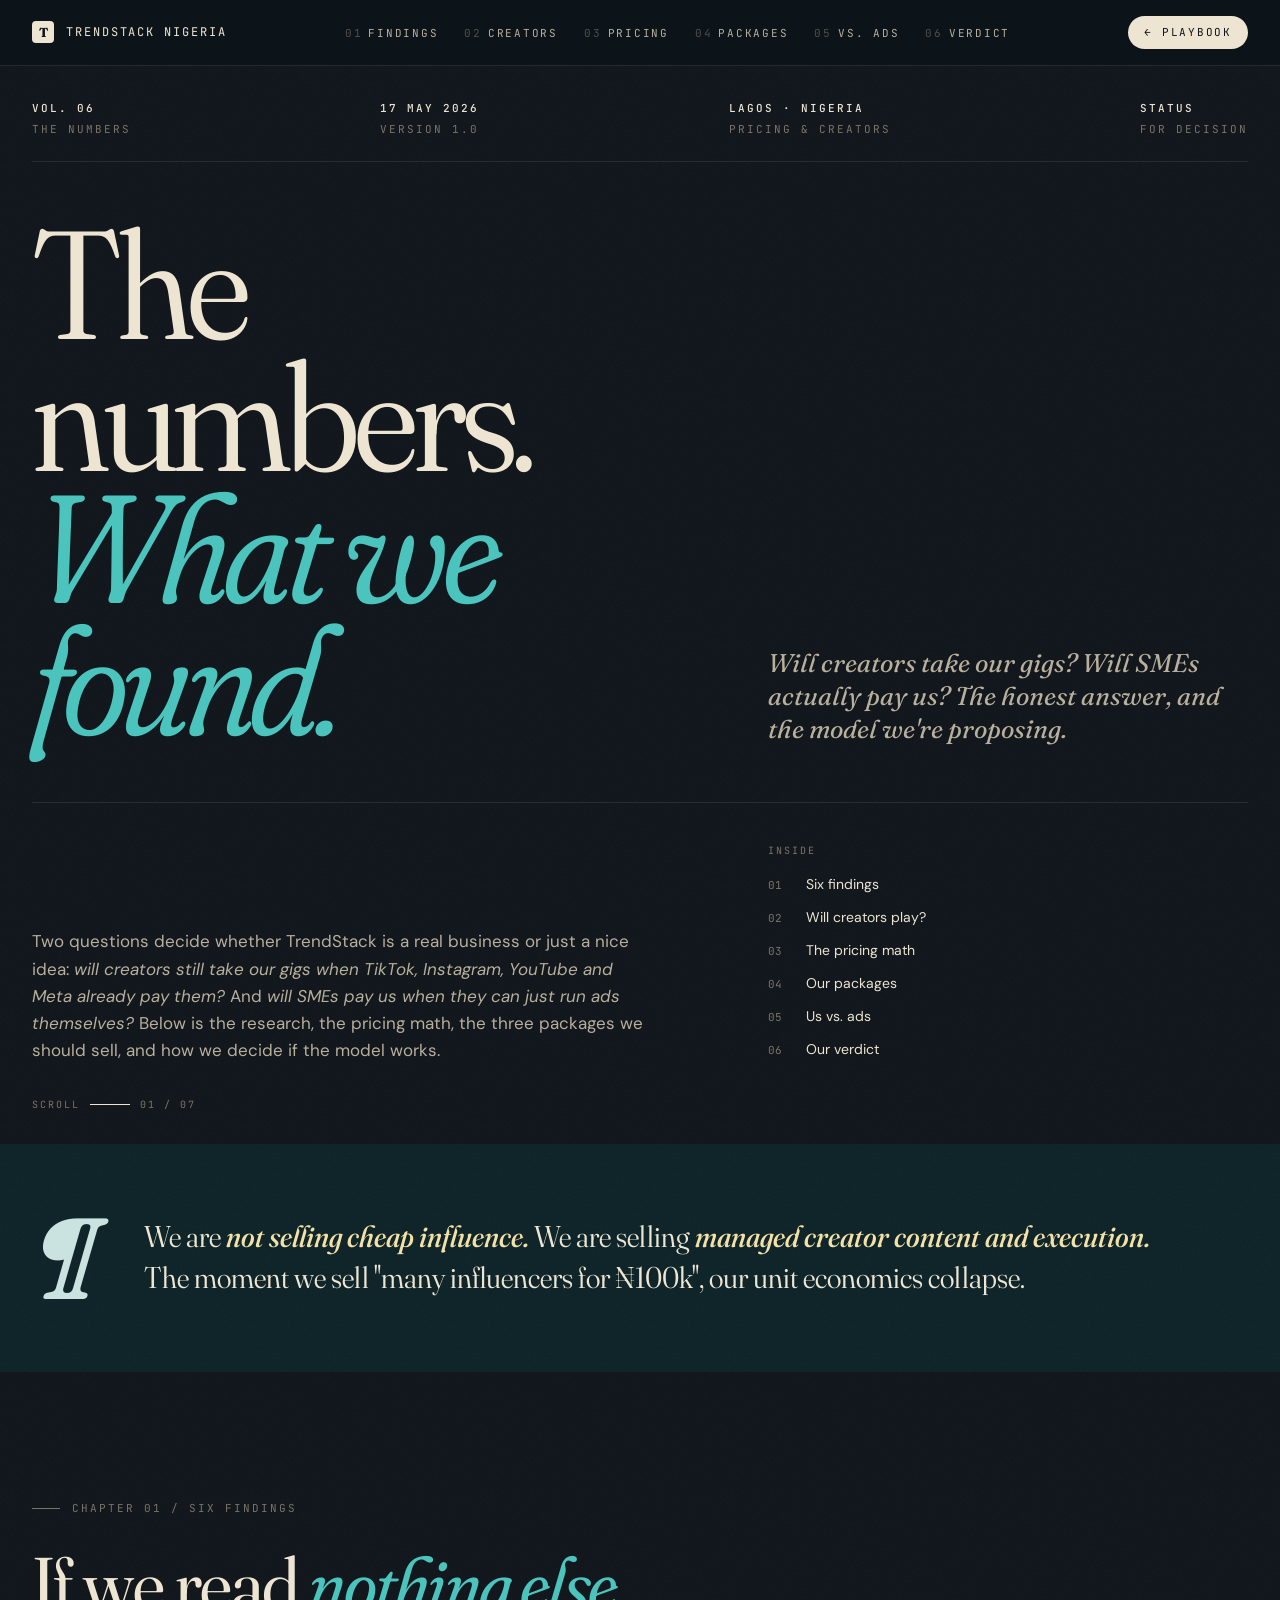
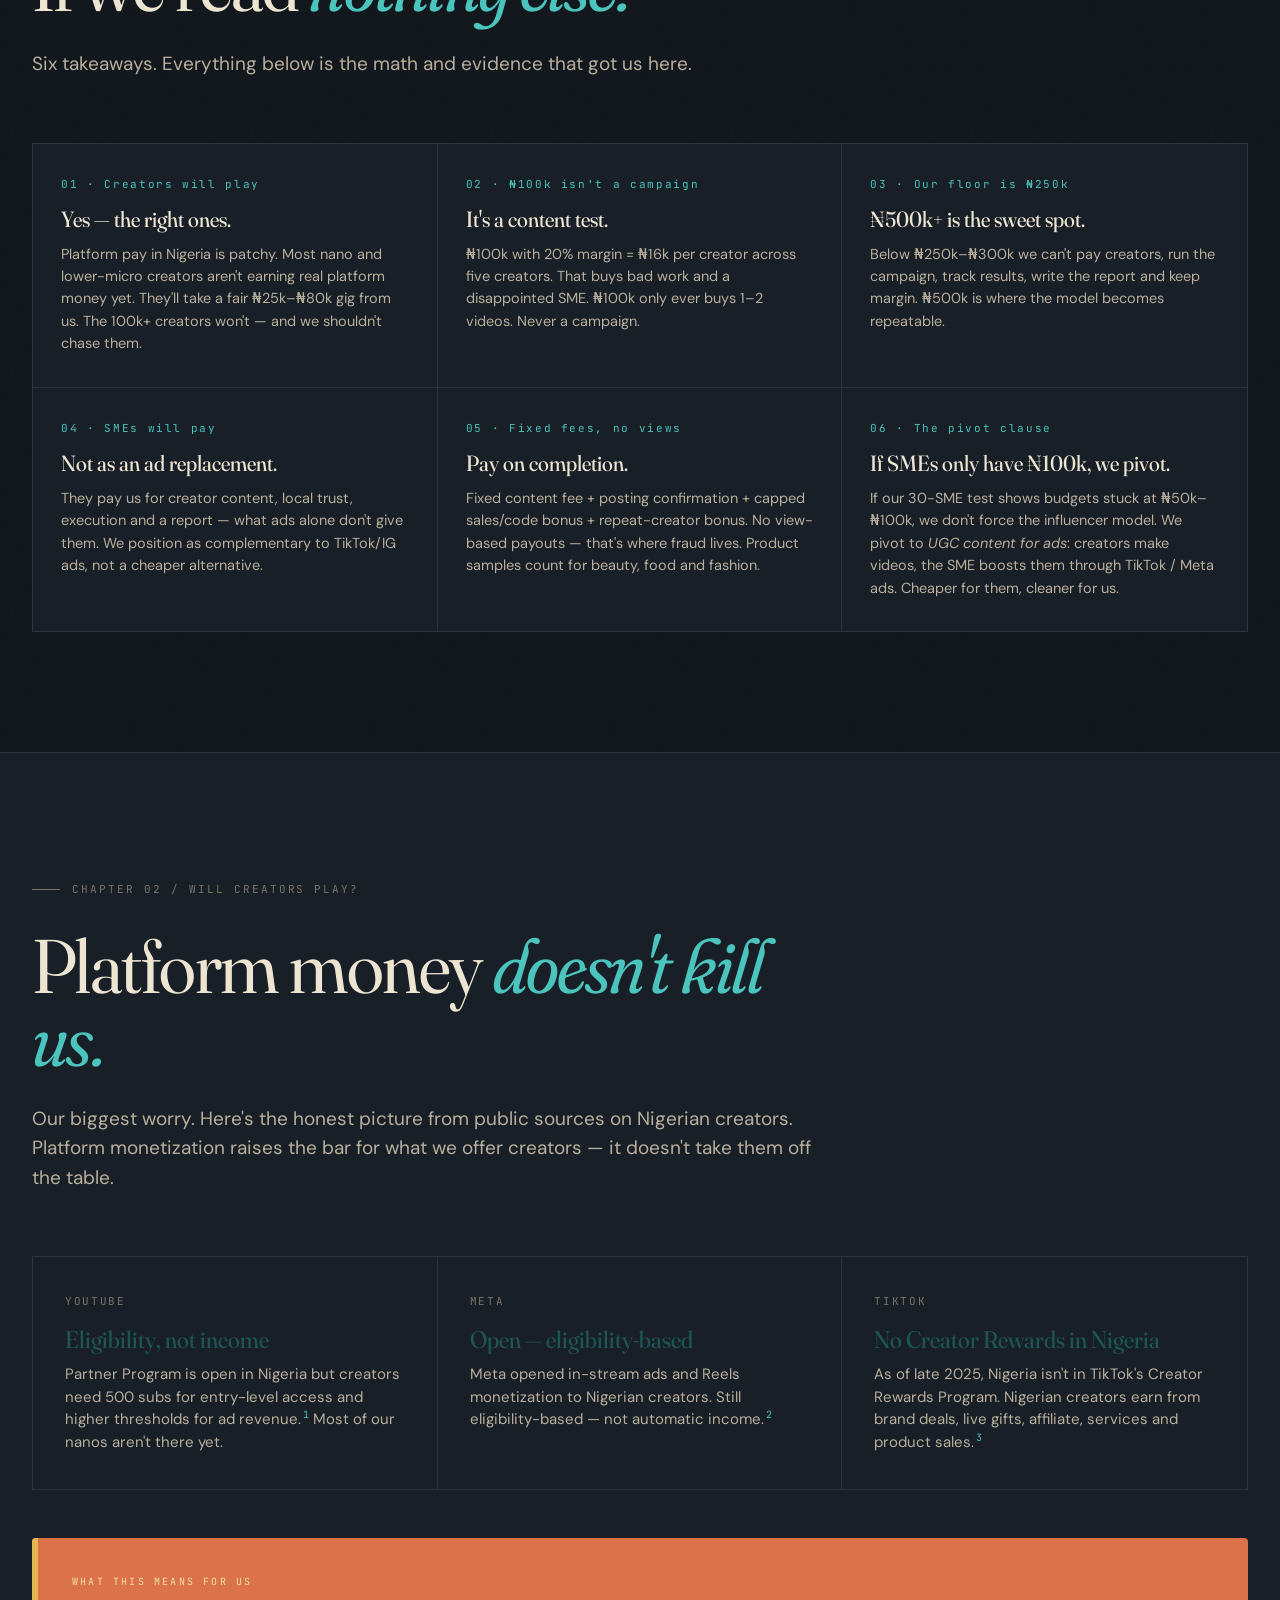
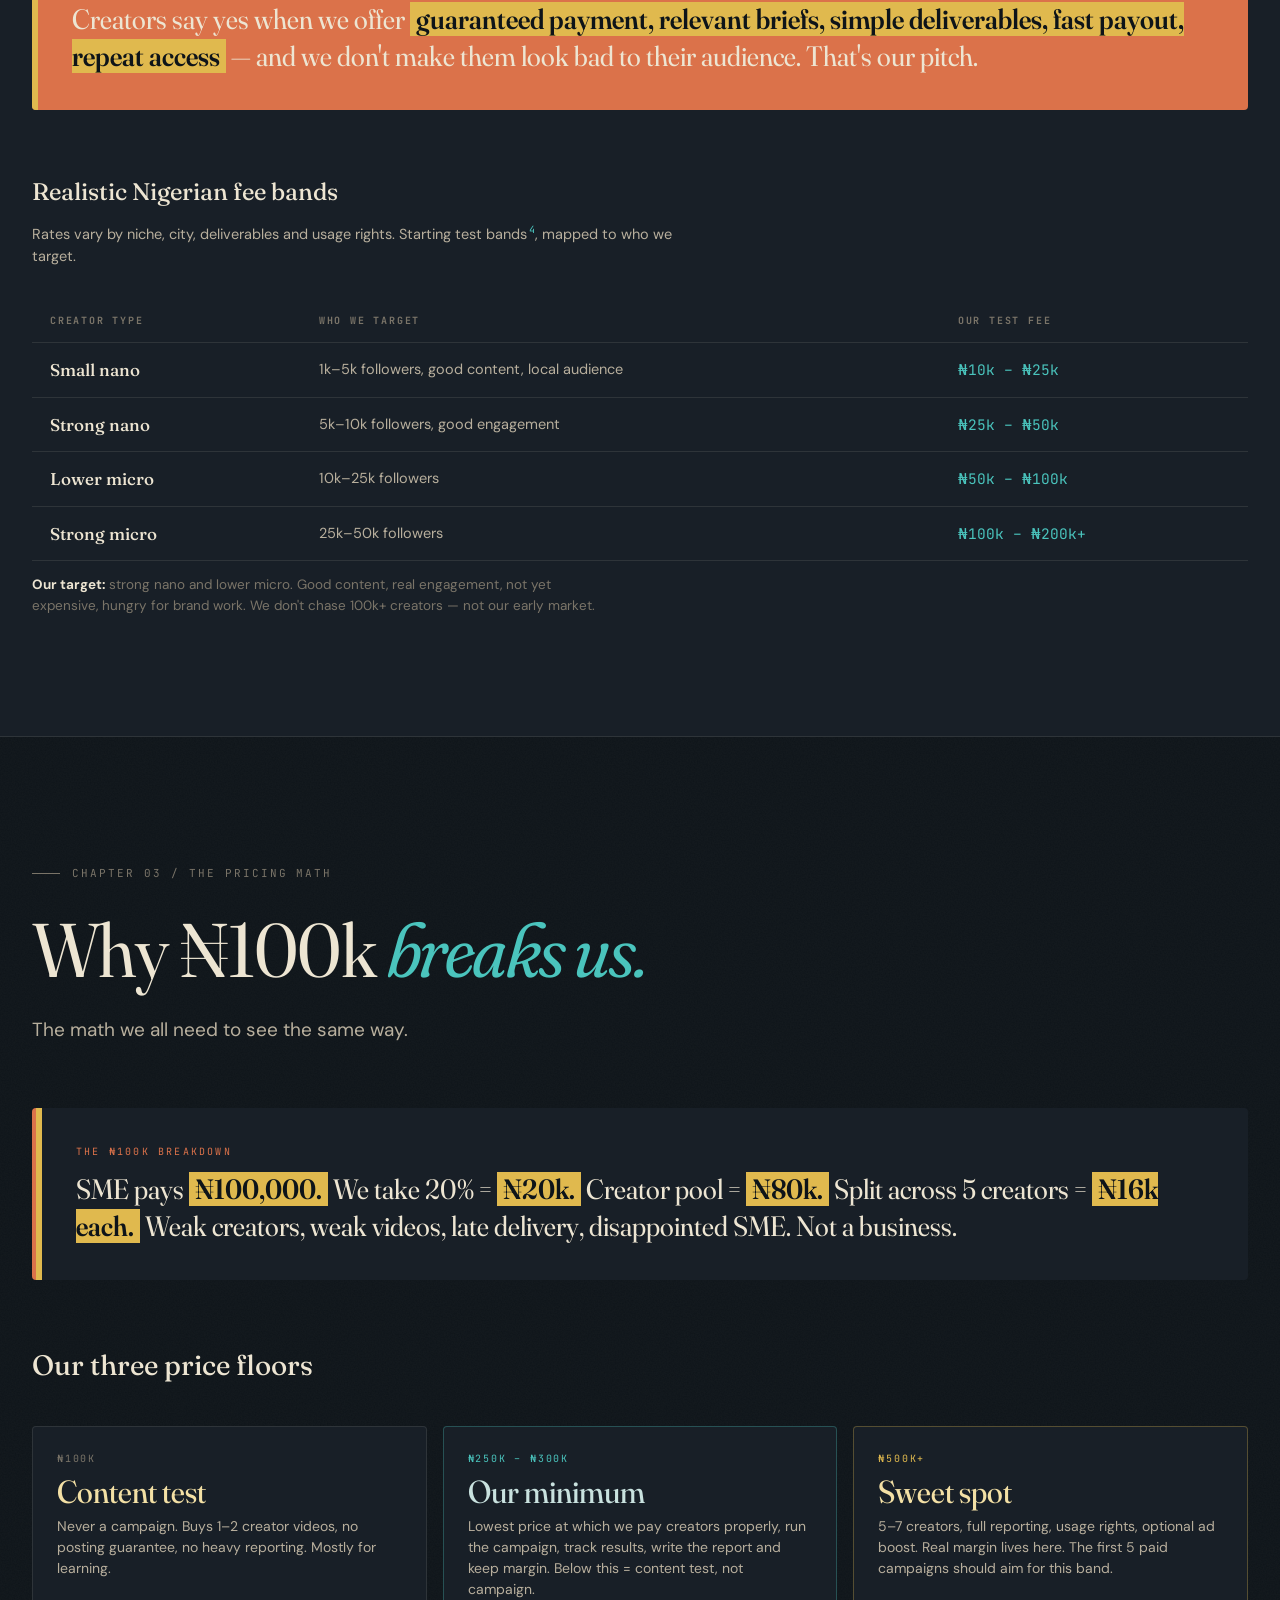
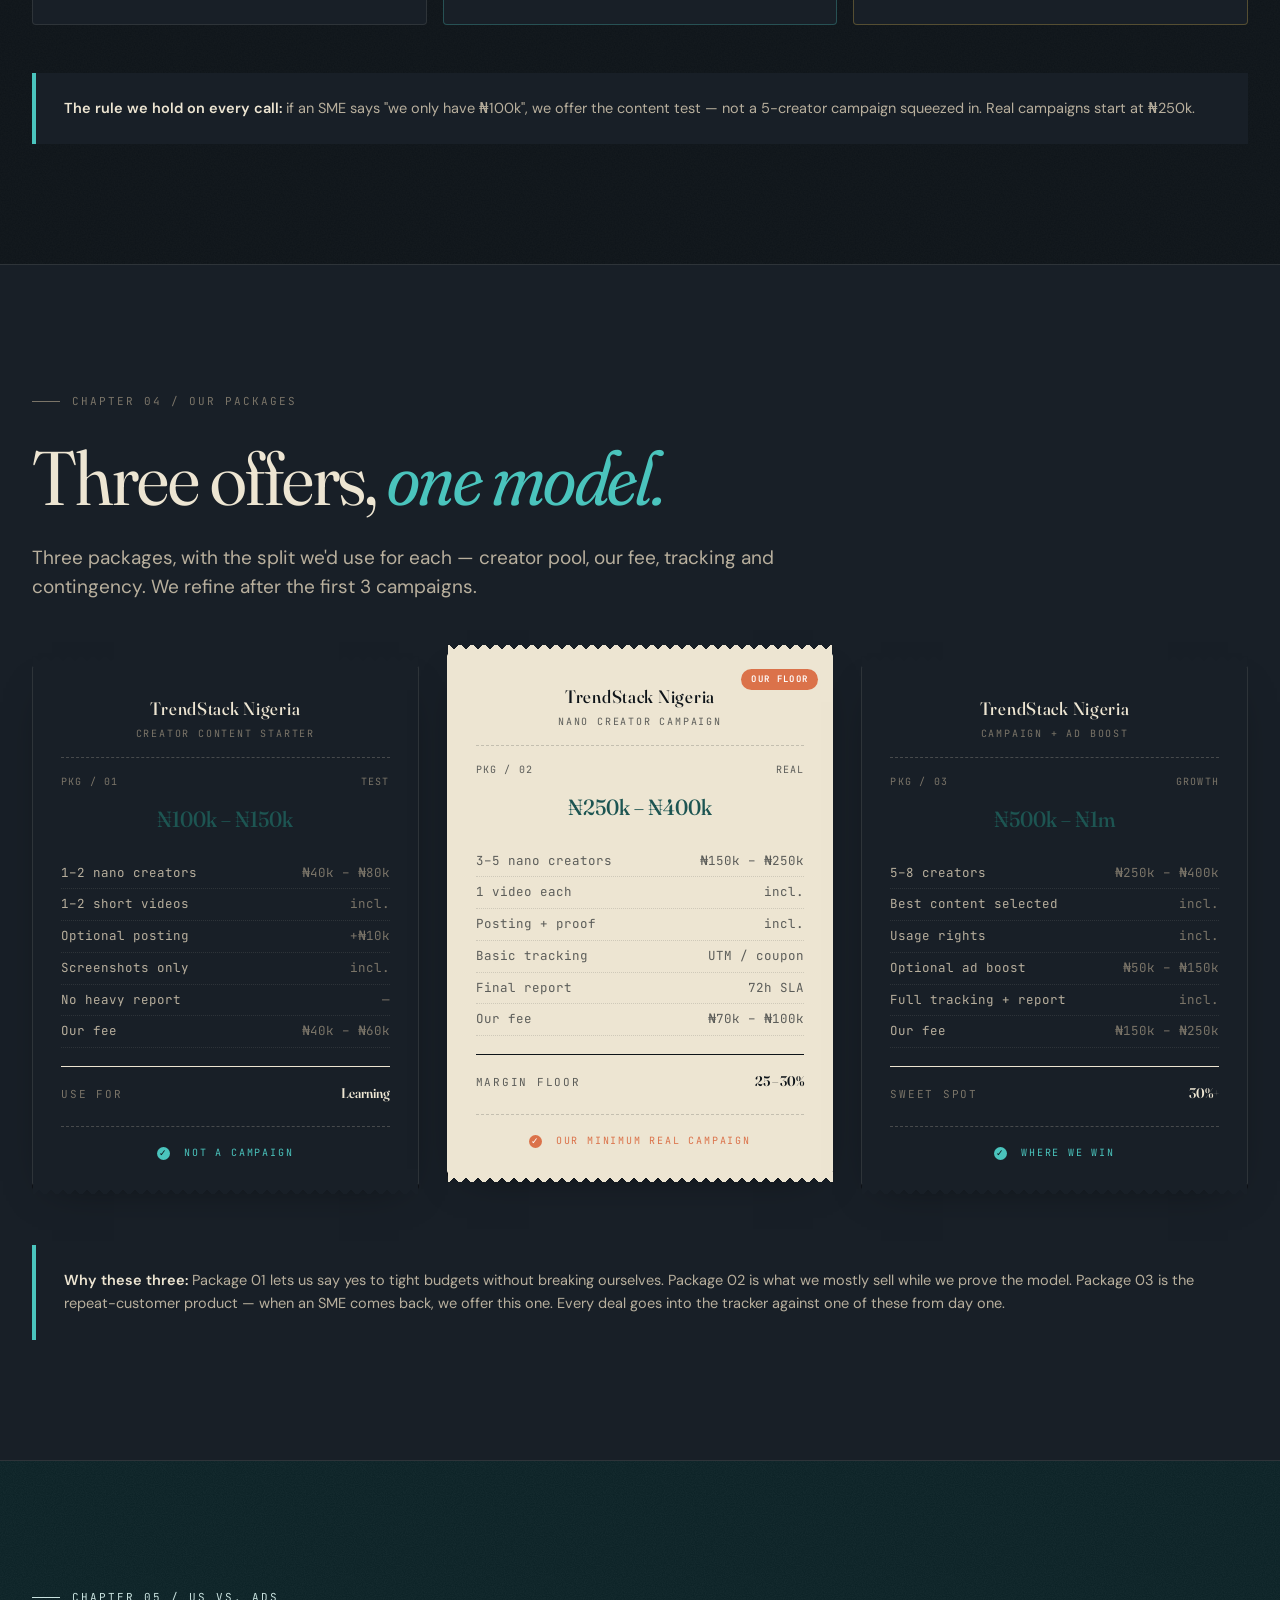
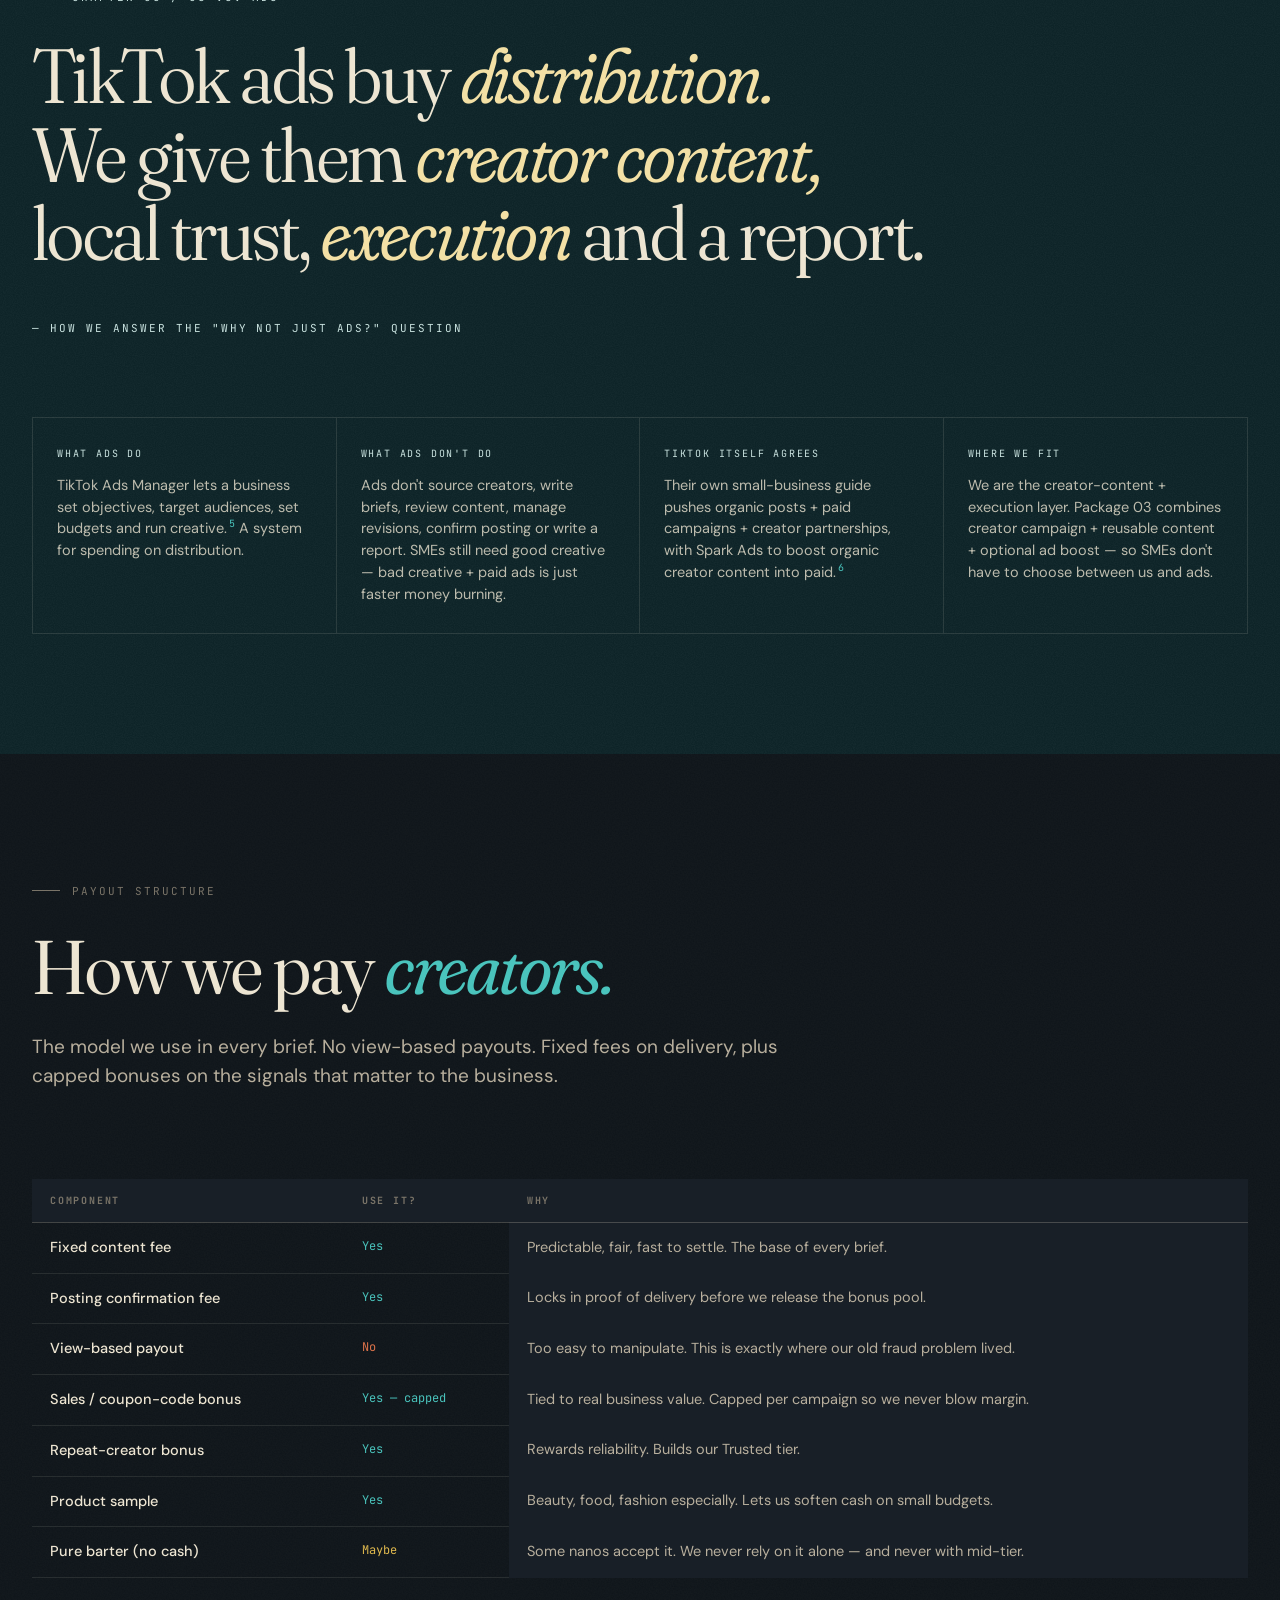
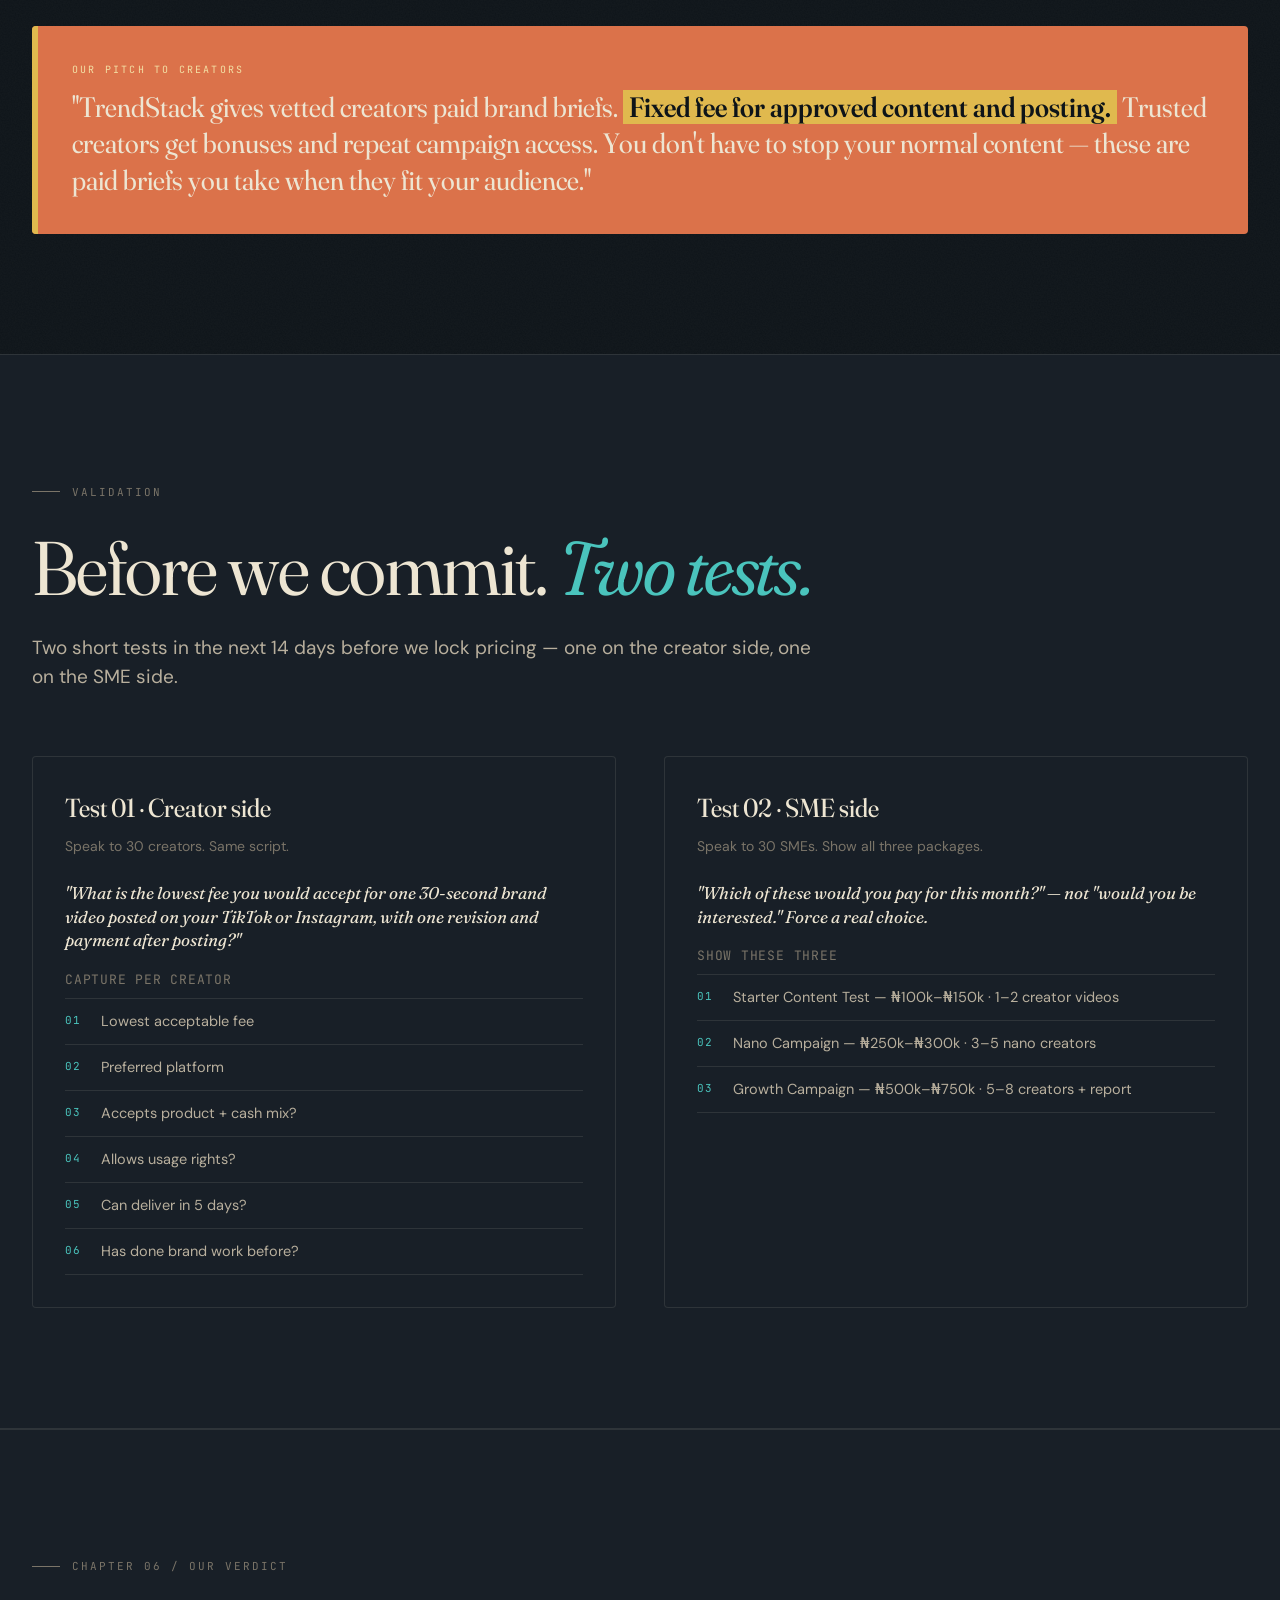
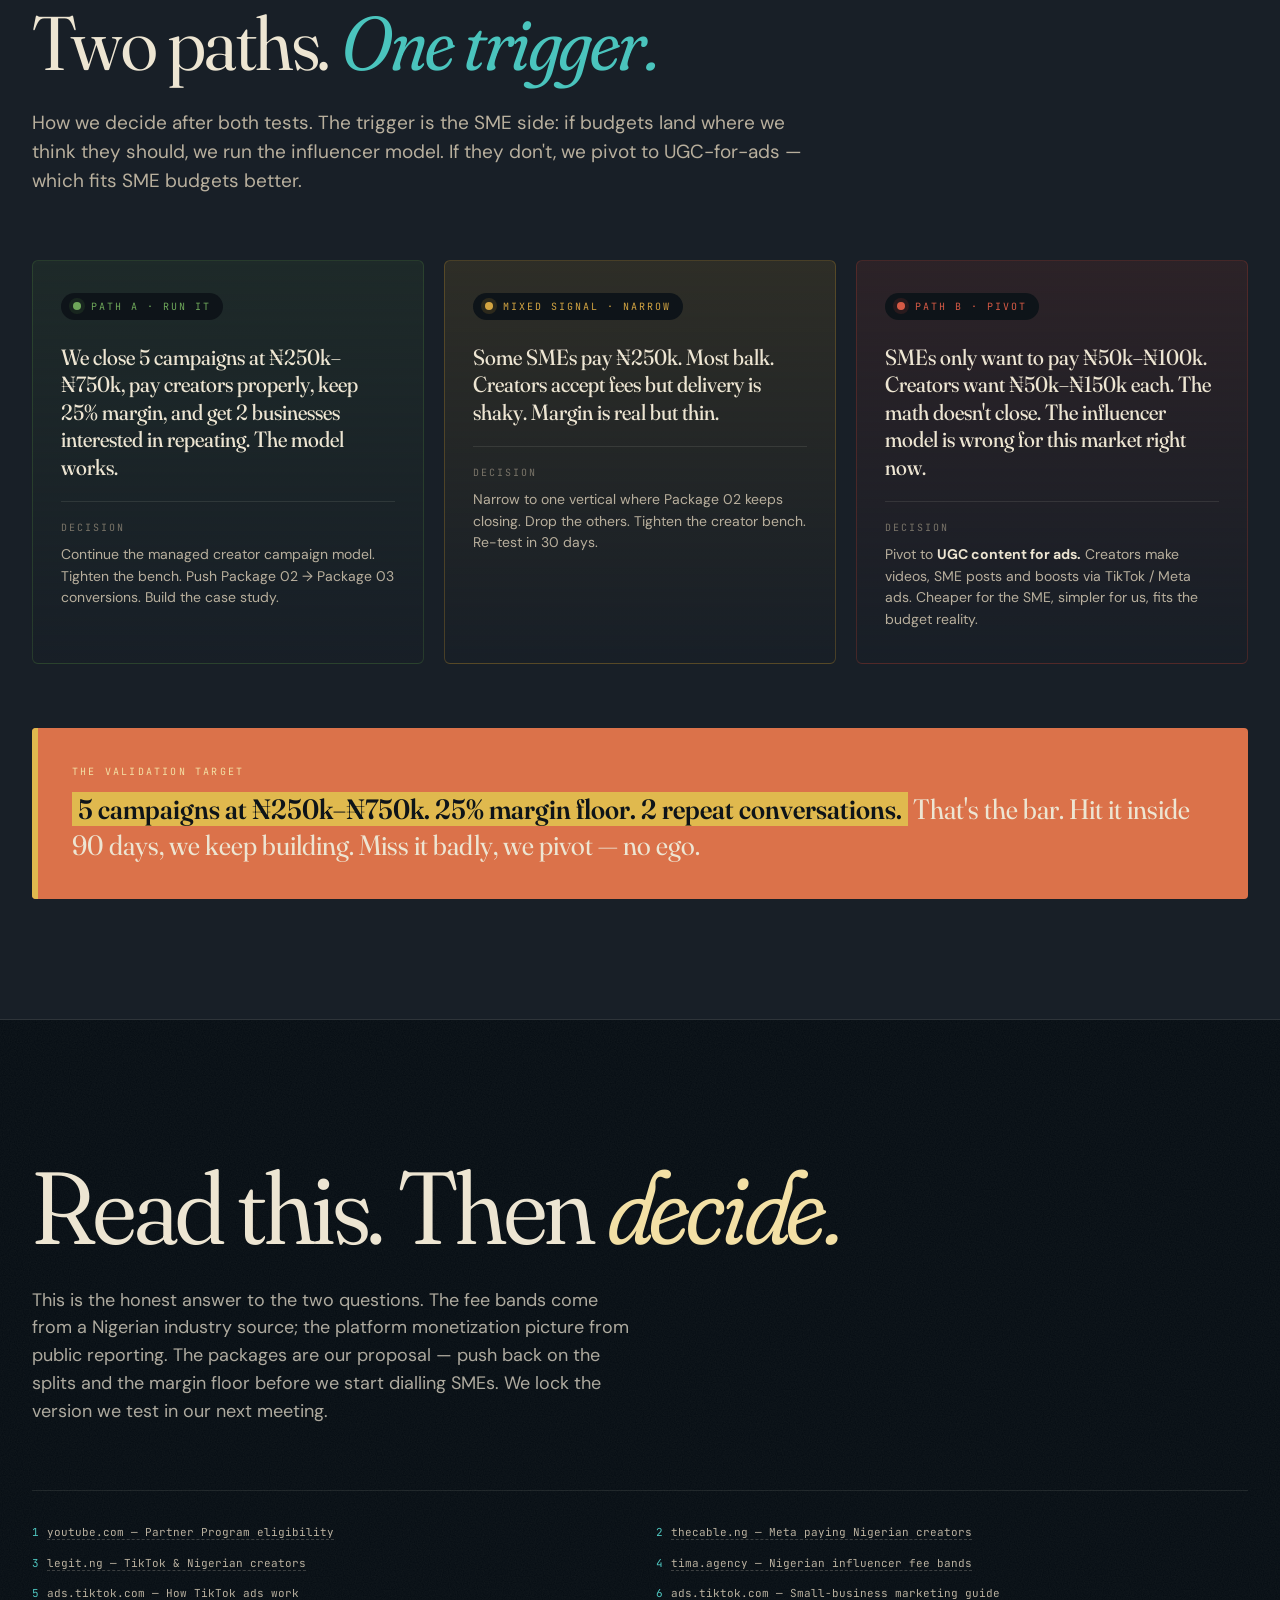
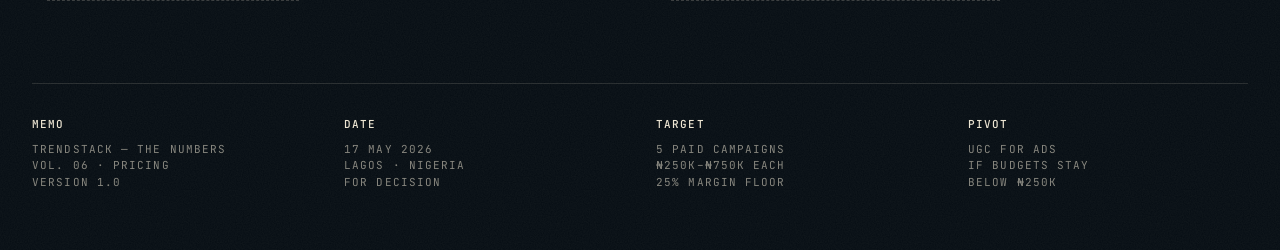
==== commit c1e6c4f8: "update content" ====
--- a/trendstack-site/economics.html
+++ b/trendstack-site/economics.html
@@ -3,8 +3,8 @@
 <head>
 <meta charset="UTF-8" />
 <meta name="viewport" content="width=device-width, initial-scale=1.0" />
-<title>TrendStack Nigeria — The Numbers (Pricing &amp; Creator Economics)</title>
-<meta name="description" content="My research on TrendStack pricing and creator economics. Will creators play, will SMEs pay, and the model I'm proposing — from Michael to Daniel and Samuel." />
+<title>TrendStack Nigeria — The Numbers</title>
+<meta name="description" content="Our research on TrendStack pricing and creator economics. Will creators take our gigs? Will SMEs actually pay? And the model we're proposing." />
 <link rel="preconnect" href="https://fonts.googleapis.com" />
 <link rel="preconnect" href="https://fonts.gstatic.com" crossorigin />
 <link
@@ -59,7 +59,6 @@
     color: var(--ink-soft);
   }
 
-  /* compact 2-col rules */
   .rules-grid {
     display: grid;
     grid-template-columns: repeat(3, 1fr);
@@ -96,7 +95,6 @@
     color: var(--ink-soft);
   }
 
-  /* payout matrix table */
   .matrix {
     width: 100%;
     border-collapse: collapse;
@@ -129,7 +127,6 @@
     .matrix th:nth-child(2), .matrix td:nth-child(2) { display: none; }
   }
 
-  /* fee bands table */
   .bands {
     width: 100%;
     border-collapse: collapse;
@@ -153,7 +150,6 @@
   .bands .audience { color: var(--ink-soft); }
   .bands .fee { font-family: var(--mono); color: var(--teal); white-space: nowrap; }
 
-  /* footnotes */
   sup.cite {
     font-family: var(--mono);
     font-size: 10px;
@@ -178,29 +174,13 @@
   .sources a { color: var(--ink-soft); text-decoration: none; border-bottom: 1px dashed var(--line-strong); }
   .sources a:hover { color: var(--teal); }
   .sources .num { color: var(--teal); margin-right: 8px; }
-
-  /* memo signoff */
-  .signoff {
-    margin-top: 64px;
-    font-family: var(--display);
-    font-size: 18px;
-    color: var(--ink-soft);
-    font-style: italic;
-  }
-  .signoff .name {
-    color: var(--ink);
-    font-style: normal;
-    font-weight: 500;
-  }
 </style>
 </head>
 <body>
 
 <div class="scroll-progress" id="scrollProgress"></div>
 
-<!-- =========================================================
-     TOP NAV
-     ========================================================= -->
+<!-- TOP NAV -->
 <header class="top-nav">
   <div class="top-nav-inner">
     <a href="index.html" class="brand">
@@ -219,9 +199,7 @@
   </div>
 </header>
 
-<!-- =========================================================
-     COVER
-     ========================================================= -->
+<!-- COVER -->
 <section class="cover" id="top">
   <div class="container">
     <div class="cover-grid">
@@ -231,16 +209,16 @@
           <span>The Numbers</span>
         </div>
         <div class="cover-meta-block">
-          <span>From</span>
-          <span>Michael · CEO</span>
+          <span>17 May 2026</span>
+          <span>Version 1.0</span>
         </div>
         <div class="cover-meta-block">
-          <span>To</span>
-          <span>Daniel · Samuel</span>
+          <span>Lagos · Nigeria</span>
+          <span>Pricing &amp; creators</span>
         </div>
         <div class="cover-meta-block">
-          <span>17 May 2026</span>
-          <span>Research memo</span>
+          <span>Status</span>
+          <span>For decision</span>
         </div>
       </div>
 
@@ -248,34 +226,33 @@
         <div>
           <h1 class="cover-title">
             <span class="word">The numbers.</span><br />
-            <span class="word italic">My research.</span>
+            <span class="word italic">What we found.</span>
           </h1>
         </div>
         <p class="cover-subtitle">
-          Daniel, Samuel — will creators take our gigs, and will SMEs
-          actually pay us? Here's what I found and the model I'm proposing.
+          Will creators take our gigs? Will SMEs actually pay us?
+          The honest answer, and the model we're proposing.
         </p>
       </div>
 
       <div class="cover-bottom">
         <p class="cover-blurb">
-          You both asked the right two questions: <em>will creators still
-          take TrendStack gigs when TikTok, Instagram, YouTube and Meta
-          already pay them?</em> And <em>will SMEs pay us when they can
-          just run ads themselves?</em> I spent the last week digging in.
-          This memo is my honest answer, the pricing math behind it, and
-          the three packages I think we should sell. Let's read it
-          together before our next founders' meeting.
+          Two questions decide whether TrendStack is a real business or
+          just a nice idea: <em>will creators still take our gigs when
+          TikTok, Instagram, YouTube and Meta already pay them?</em> And
+          <em>will SMEs pay us when they can just run ads themselves?</em>
+          Below is the research, the pricing math, the three packages we
+          should sell, and how we decide if the model works.
         </p>
         <div class="cover-toc">
-          <div class="cover-toc-label">In this memo</div>
+          <div class="cover-toc-label">Inside</div>
           <ul class="cover-toc-list">
             <li><a href="#findings"><span class="num">01</span> Six findings</a></li>
             <li><a href="#creators"><span class="num">02</span> Will creators play?</a></li>
             <li><a href="#pricing"><span class="num">03</span> The pricing math</a></li>
             <li><a href="#packages"><span class="num">04</span> Our packages</a></li>
             <li><a href="#positioning"><span class="num">05</span> Us vs. ads</a></li>
-            <li><a href="#verdict"><span class="num">06</span> My verdict</a></li>
+            <li><a href="#verdict"><span class="num">06</span> Our verdict</a></li>
           </ul>
         </div>
       </div>
@@ -289,113 +266,105 @@
   </div>
 </section>
 
-<!-- =========================================================
-     PRINCIPLE
-     ========================================================= -->
+<!-- PRINCIPLE -->
 <section class="principle">
   <div class="container">
     <div class="principle-inner">
       <div class="principle-mark">¶</div>
       <p class="principle-text">
         We are <strong>not selling cheap influence.</strong>
-        We are selling <strong>managed creator content and campaign
-        execution.</strong> The moment we sell "many influencers for
-        ₦100k", the unit economics collapse on us.
-      </p>
-    </div>
-  </div>
-</section>
-
-<!-- =========================================================
-     01 — SIX FINDINGS (TL;DR)
-     ========================================================= -->
+        We are selling <strong>managed creator content and execution.</strong>
+        The moment we sell "many influencers for ₦100k", our unit
+        economics collapse.
+      </p>
+    </div>
+  </div>
+</section>
+
+<!-- 01 SIX FINDINGS -->
 <section id="findings">
   <div class="container">
     <div class="reveal">
       <div class="section-tag">Chapter 01 / Six findings</div>
-      <h2 class="section-title">If you read <em>nothing else.</em></h2>
+      <h2 class="section-title">If we read <em>nothing else.</em></h2>
       <p class="section-lede">
-        Six things I want both of you to take away before we go deeper.
-        Everything that follows in this memo is the math, evidence and
-        examples that got me here.
+        Six takeaways. Everything below is the math and evidence that
+        got us here.
       </p>
     </div>
 
     <div class="findings-grid reveal">
       <div class="finding">
         <div class="finding-num">01 · Creators will play</div>
-        <h3 class="finding-title">Yes — but only the right ones.</h3>
+        <h3 class="finding-title">Yes — the right ones.</h3>
         <p class="finding-desc">
-          Platform monetization in Nigeria is patchy. Most nano and lower-micro
-          creators are not earning meaningful platform money yet. They will take
-          a fair, reliable ₦25k–₦80k gig from us. Established 100k+ creators
-          won't, and we shouldn't chase them.
+          Platform pay in Nigeria is patchy. Most nano and lower-micro
+          creators aren't earning real platform money yet. They'll take a
+          fair ₦25k–₦80k gig from us. The 100k+ creators won't — and we
+          shouldn't chase them.
         </p>
       </div>
       <div class="finding">
-        <div class="finding-num">02 · ₦100k is not a campaign</div>
+        <div class="finding-num">02 · ₦100k isn't a campaign</div>
         <h3 class="finding-title">It's a content test.</h3>
         <p class="finding-desc">
-          ₦100k with 20% margin leaves ₦16k per creator across 5 creators.
-          That buys us bad work and disappointed SMEs. ₦100k should only
-          ever buy 1–2 creator videos — never a full campaign.
+          ₦100k with 20% margin = ₦16k per creator across five creators.
+          That buys bad work and a disappointed SME. ₦100k only ever buys
+          1–2 videos. Never a campaign.
         </p>
       </div>
       <div class="finding">
         <div class="finding-num">03 · Our floor is ₦250k</div>
-        <h3 class="finding-title">₦500k+ is the real sweet spot.</h3>
+        <h3 class="finding-title">₦500k+ is the sweet spot.</h3>
         <p class="finding-desc">
-          Below ₦250k–₦300k we can't pay creators properly, manage the
-          campaign, track results, write the report, and still keep margin.
-          ₦500k is where the model becomes repeatable.
+          Below ₦250k–₦300k we can't pay creators, run the campaign,
+          track results, write the report and keep margin. ₦500k is
+          where the model becomes repeatable.
         </p>
       </div>
       <div class="finding">
         <div class="finding-num">04 · SMEs will pay</div>
-        <h3 class="finding-title">But not as an ad replacement.</h3>
+        <h3 class="finding-title">Not as an ad replacement.</h3>
         <p class="finding-desc">
-          They'll pay us because we give them creator content, local trust,
-          execution and a report. Ads alone don't give them that. We
-          position as complementary to TikTok/IG ads — not as a cheaper
-          alternative.
+          They pay us for creator content, local trust, execution and a
+          report — what ads alone don't give them. We position as
+          complementary to TikTok/IG ads, not a cheaper alternative.
         </p>
       </div>
       <div class="finding">
         <div class="finding-num">05 · Fixed fees, no views</div>
-        <h3 class="finding-title">Pay creators on completion.</h3>
+        <h3 class="finding-title">Pay on completion.</h3>
         <p class="finding-desc">
-          Fixed content fee + posting confirmation + capped sales/code bonus
-          + repeat-creator bonus. No view-based payouts — that's where
-          fraud lives. Product samples count for beauty / food / fashion.
+          Fixed content fee + posting confirmation + capped sales/code
+          bonus + repeat-creator bonus. No view-based payouts — that's
+          where fraud lives. Product samples count for beauty, food and
+          fashion.
         </p>
       </div>
       <div class="finding">
         <div class="finding-num">06 · The pivot clause</div>
         <h3 class="finding-title">If SMEs only have ₦100k, we pivot.</h3>
         <p class="finding-desc">
-          If our 30-SME test says budgets are stuck at ₦50k–₦100k, we don't
-          force the influencer model. We pivot to <em>UGC content for ads</em>:
-          creators make videos, the SME boosts them through TikTok / Meta
-          ads. Cheaper for them, cleaner for us.
-        </p>
-      </div>
-    </div>
-  </div>
-</section>
-
-<!-- =========================================================
-     02 — WILL CREATORS PLAY?
-     ========================================================= -->
+          If our 30-SME test shows budgets stuck at ₦50k–₦100k, we don't
+          force the influencer model. We pivot to <em>UGC content for
+          ads</em>: creators make videos, the SME boosts them through
+          TikTok / Meta ads. Cheaper for them, cleaner for us.
+        </p>
+      </div>
+    </div>
+  </div>
+</section>
+
+<!-- 02 WILL CREATORS PLAY -->
 <section id="creators" class="reasons">
   <div class="container">
     <div class="reveal">
       <div class="section-tag">Chapter 02 / Will creators play?</div>
       <h2 class="section-title">Platform money <em>doesn't kill us.</em></h2>
       <p class="section-lede">
-        Samuel, this was your concern — and it's fair. Here's the honest
-        picture I pieced together from public Nigerian-creator sources.
-        Platform monetization raises the bar for what we have to offer
-        creators. It doesn't take them off the table.
+        Our biggest worry. Here's the honest picture from public sources
+        on Nigerian creators. Platform monetization raises the bar for
+        what we offer creators — it doesn't take them off the table.
       </p>
     </div>
 
@@ -404,28 +373,27 @@
         <div class="reason-num">YOUTUBE</div>
         <h3 class="reason-title">Eligibility, not income</h3>
         <p class="reason-desc">
-          YouTube's Partner Program is available in Nigeria, but creators
-          still have to meet thresholds (500 subs for entry-level access,
-          higher for ad revenue) before earning anything meaningful.<sup class="cite">1</sup>
-          Most of our nanos aren't there yet.
+          Partner Program is open in Nigeria but creators need 500 subs
+          for entry-level access and higher thresholds for ad
+          revenue.<sup class="cite">1</sup> Most of our nanos aren't there yet.
         </p>
       </div>
       <div class="reason">
         <div class="reason-num">META</div>
-        <h3 class="reason-title">Open — but eligibility-based</h3>
+        <h3 class="reason-title">Open — eligibility-based</h3>
         <p class="reason-desc">
           Meta opened in-stream ads and Reels monetization to Nigerian
-          creators, but it's still eligibility-based — not automatic
-          income for everyone.<sup class="cite">2</sup>
+          creators. Still eligibility-based — not automatic
+          income.<sup class="cite">2</sup>
         </p>
       </div>
       <div class="reason">
         <div class="reason-num">TIKTOK</div>
         <h3 class="reason-title">No Creator Rewards in Nigeria</h3>
         <p class="reason-desc">
-          As of late 2025, Nigeria was not in TikTok's Creator Rewards
-          Program. Nigerian TikTok creators earn from brand partnerships,
-          live gifts, affiliate, services and product sales — not views.<sup class="cite">3</sup>
+          As of late 2025, Nigeria isn't in TikTok's Creator Rewards
+          Program. Nigerian creators earn from brand deals, live gifts,
+          affiliate, services and product sales.<sup class="cite">3</sup>
         </p>
       </div>
     </div>
@@ -433,17 +401,16 @@
     <div class="callout reveal">
       <div class="callout-label">What this means for us</div>
       <p class="callout-text">
-        Creators will say yes when we offer
-        <strong>guaranteed payment, relevant briefs, simple deliverables,
-        fast payout, repeat access</strong> — and we don't make them look
-        bad in front of their audience. That's the actual creator pitch.
+        Creators say yes when we offer <strong>guaranteed payment, relevant
+        briefs, simple deliverables, fast payout, repeat access</strong> —
+        and we don't make them look bad to their audience. That's our pitch.
       </p>
     </div>
 
     <h3 style="font-family:var(--display); font-size:24px; color:var(--ink); margin-top:64px; margin-bottom:14px; font-weight:450;">Realistic Nigerian fee bands</h3>
     <p style="font-size:14.5px; color:var(--ink-soft); margin-bottom:8px; max-width:65ch;">
-      Rates vary by niche, city, deliverables, usage rights. These are
-      starting test bands from an industry source<sup class="cite">4</sup>, mapped to who we should target.
+      Rates vary by niche, city, deliverables and usage rights. Starting
+      test bands<sup class="cite">4</sup>, mapped to who we target.
     </p>
     <div style="overflow-x:auto;">
     <table class="bands">
@@ -479,58 +446,54 @@
     </table>
     </div>
     <p style="font-size:13.5px; color:var(--ink-muted); margin-top:14px; max-width:65ch;">
-      <strong style="color:var(--ink);">Our target band:</strong>
-      strong nano + lower micro. Good content, real engagement, not yet
-      expensive, hungry for structured brand work. We do not chase
-      100k+ creators — they're not our early market.
+      <strong style="color:var(--ink);">Our target:</strong> strong nano
+      and lower micro. Good content, real engagement, not yet expensive,
+      hungry for brand work. We don't chase 100k+ creators — not our
+      early market.
     </p>
   </div>
 </section>
 
-<!-- =========================================================
-     03 — THE PRICING MATH
-     ========================================================= -->
+<!-- 03 PRICING MATH -->
 <section id="pricing">
   <div class="container">
     <div class="reveal">
       <div class="section-tag">Chapter 03 / The pricing math</div>
       <h2 class="section-title">Why ₦100k <em>breaks us.</em></h2>
       <p class="section-lede">
-        Daniel, this is the part you flagged when we last talked. Let me
-        walk through the math so we both see it the same way.
+        The math we all need to see the same way.
       </p>
     </div>
 
     <div class="callout reveal" style="background: var(--paper-2); color: var(--ink); border-left: 4px solid var(--rust);">
       <div class="callout-label" style="color: var(--rust);">The ₦100k breakdown</div>
       <p class="callout-text" style="color: var(--ink);">
-        SME pays <strong>₦100,000</strong>. We take 20% = <strong>₦20k</strong>.
-        Creator pool = <strong>₦80k</strong>. Split across 5 creators =
-        <strong>₦16k each.</strong> That gets us weak creators, weak
-        videos, late delivery and a disappointed SME. Not a business.
+        SME pays <strong>₦100,000.</strong> We take 20% = <strong>₦20k.</strong>
+        Creator pool = <strong>₦80k.</strong> Split across 5 creators =
+        <strong>₦16k each.</strong> Weak creators, weak videos, late
+        delivery, disappointed SME. Not a business.
       </p>
     </div>
 
     <h3 style="font-family:var(--display); font-size:28px; color:var(--ink); margin-top:64px; margin-bottom:14px; font-weight:450;">
-      The three price floors I'm proposing
+      Our three price floors
     </h3>
     <div class="rules-grid reveal">
       <div class="rule-card">
         <div class="rule-label">₦100k</div>
         <div class="rule-amount">Content test</div>
         <p class="rule-desc">
-          Never call this a campaign. It buys 1–2 creator videos, no
-          posting guarantee, no heavy reporting. Mostly for us to learn,
-          not to make money on.
+          Never a campaign. Buys 1–2 creator videos, no posting
+          guarantee, no heavy reporting. Mostly for learning.
         </p>
       </div>
       <div class="rule-card" style="border-color: rgba(74, 196, 189, 0.3);">
         <div class="rule-label" style="color: var(--teal);">₦250k – ₦300k</div>
         <div class="rule-amount" style="color: var(--teal-soft);">Our minimum</div>
         <p class="rule-desc">
-          The lowest price at which we can pay creators properly, run the
-          campaign, track results, write the report, and still keep margin.
-          Anyone below this number gets a content test, not a campaign.
+          Lowest price at which we pay creators properly, run the
+          campaign, track results, write the report and keep margin.
+          Below this = content test, not campaign.
         </p>
       </div>
       <div class="rule-card" style="border-color: rgba(224, 185, 78, 0.3);">
@@ -538,34 +501,30 @@
         <div class="rule-amount">Sweet spot</div>
         <p class="rule-desc">
           5–7 creators, full reporting, usage rights, optional ad boost.
-          This is where we make real margin and where the model becomes
-          repeatable. The first 5 paid campaigns should aim here.
+          Real margin lives here. The first 5 paid campaigns should aim
+          for this band.
         </p>
       </div>
     </div>
 
     <div class="payment-rule reveal" style="margin-top:48px;">
-      <strong>The rule I want us to enforce:</strong> if an SME says
-      "we only have ₦100k", we don't squeeze a 5-creator campaign into it.
-      We offer them the content test instead. If they want a real
-      campaign, the price floor is ₦250k. We hold this line on every call.
-    </div>
-  </div>
-</section>
-
-<!-- =========================================================
-     04 — PACKAGES (RECEIPTS)
-     ========================================================= -->
+      <strong>The rule we hold on every call:</strong> if an SME says
+      "we only have ₦100k", we offer the content test — not a
+      5-creator campaign squeezed in. Real campaigns start at ₦250k.
+    </div>
+  </div>
+</section>
+
+<!-- 04 PACKAGES -->
 <section id="packages" class="reasons">
   <div class="container">
     <div class="reveal">
       <div class="section-tag">Chapter 04 / Our packages</div>
       <h2 class="section-title">Three offers, <em>one model.</em></h2>
       <p class="section-lede">
-        Here are the three packages I want us to actually sell. The numbers
-        below are how I'd split each one — creator pool, our fee, tracking
-        and contingency. We'll refine after the first 3 campaigns, but
-        let's start here.
+        Three packages, with the split we'd use for each — creator pool,
+        our fee, tracking and contingency. We refine after the first 3
+        campaigns.
       </p>
     </div>
 
@@ -587,7 +546,7 @@
         <div class="receipt-line"><span class="label">No heavy report</span><span class="qty">—</span></div>
         <div class="receipt-line"><span class="label">Our fee</span><span class="qty">₦40k – ₦60k</span></div>
         <div class="receipt-total">
-          <span class="label">Use this for</span>
+          <span class="label">Use for</span>
           <span class="amount" style="font-size:14px;">Learning</span>
         </div>
         <div class="receipt-foot">
@@ -642,24 +601,22 @@
           <span class="amount" style="font-size:14px;">30%+</span>
         </div>
         <div class="receipt-foot">
-          <span class="check">✓</span> Where the model wins
+          <span class="check">✓</span> Where we win
         </div>
       </div>
     </div>
 
     <div class="payment-rule reveal" style="margin-top:60px;">
-      <strong>Why these three:</strong> Package 01 lets us say yes to tight
-      budgets without breaking ourselves. Package 02 is what we mostly sell
-      while we prove the model. Package 03 is the repeat-customer product — when
-      an SME comes back, we offer them this one. Daniel, I want the
-      tracker to capture which package every deal sits in from day one.
-    </div>
-  </div>
-</section>
-
-<!-- =========================================================
-     05 — POSITIONING: ADS vs US
-     ========================================================= -->
+      <strong>Why these three:</strong> Package 01 lets us say yes to
+      tight budgets without breaking ourselves. Package 02 is what we
+      mostly sell while we prove the model. Package 03 is the
+      repeat-customer product — when an SME comes back, we offer this one.
+      Every deal goes into the tracker against one of these from day one.
+    </div>
+  </div>
+</section>
+
+<!-- 05 POSITIONING -->
 <section id="positioning" class="positioning">
   <div class="container">
     <div class="reveal">
@@ -670,7 +627,7 @@
         local trust, <em>execution</em> and a report.
       </p>
       <div class="positioning-attribution">
-        — How I want us to answer the "why not just ads?" question
+        — How we answer the "why not just ads?" question
       </div>
     </div>
 
@@ -678,16 +635,16 @@
       <div class="audience-cell">
         <div class="audience-who">What ads do</div>
         <p class="audience-promise">
-          TikTok Ads Manager lets a business set objectives, target audiences,
-          set budgets and run creative.<sup class="cite">5</sup> It's a system
-          to spend money on distribution. That's it.
+          TikTok Ads Manager lets a business set objectives, target
+          audiences, set budgets and run creative.<sup class="cite">5</sup>
+          A system for spending on distribution.
         </p>
       </div>
       <div class="audience-cell">
         <div class="audience-who">What ads don't do</div>
         <p class="audience-promise">
-          Ads do not source creators, write briefs, review content, manage
-          revisions, confirm posting, or write a report. SMEs still need
+          Ads don't source creators, write briefs, review content, manage
+          revisions, confirm posting or write a report. SMEs still need
           good creative — bad creative + paid ads is just faster money
           burning.
         </p>
@@ -695,15 +652,15 @@
       <div class="audience-cell">
         <div class="audience-who">TikTok itself agrees</div>
         <p class="audience-promise">
-          Their own small-business guide pushes an "always-engaged" model:
-          organic posts + paid campaigns + creator partnerships, with
-          Spark Ads to boost organic creator content into paid.<sup class="cite">6</sup>
+          Their own small-business guide pushes organic posts + paid
+          campaigns + creator partnerships, with Spark Ads to boost
+          organic creator content into paid.<sup class="cite">6</sup>
         </p>
       </div>
       <div class="audience-cell">
         <div class="audience-who">Where we fit</div>
         <p class="audience-promise">
-          We are the creator-content + execution layer. Our Package 03
+          We are the creator-content + execution layer. Package 03
           combines creator campaign + reusable content + optional ad
           boost — so SMEs don't have to choose between us and ads.
         </p>
@@ -712,18 +669,16 @@
   </div>
 </section>
 
-<!-- =========================================================
-     06 — CREATOR PAYOUT STRUCTURE
-     ========================================================= -->
+<!-- 06 PAYOUT STRUCTURE -->
 <section>
   <div class="container">
     <div class="reveal">
       <div class="section-tag">Payout structure</div>
       <h2 class="section-title">How we pay <em>creators.</em></h2>
       <p class="section-lede">
-        Samuel — when you brief creators, this is the model. No view-based
-        payouts. Fixed fees on delivery, plus capped bonuses for the few
-        signals that actually matter to the business.
+        The model we use in every brief. No view-based payouts. Fixed
+        fees on delivery, plus capped bonuses on the signals that matter
+        to the business.
       </p>
     </div>
 
@@ -750,17 +705,17 @@
         <tr>
           <td class="component">View-based payout</td>
           <td class="verdict no">No</td>
-          <td class="reason">Too easy to manipulate. This is exactly where the old fraud problem lived.</td>
+          <td class="reason">Too easy to manipulate. This is exactly where our old fraud problem lived.</td>
         </tr>
         <tr>
           <td class="component">Sales / coupon-code bonus</td>
           <td class="verdict yes">Yes — capped</td>
-          <td class="reason">Tied to real business value. Cap per campaign so we never blow margin.</td>
+          <td class="reason">Tied to real business value. Capped per campaign so we never blow margin.</td>
         </tr>
         <tr>
           <td class="component">Repeat-creator bonus</td>
           <td class="verdict yes">Yes</td>
-          <td class="reason">Rewards reliability. Builds the Trusted tier on Samuel's bench.</td>
+          <td class="reason">Rewards reliability. Builds our Trusted tier.</td>
         </tr>
         <tr>
           <td class="component">Product sample</td>
@@ -770,14 +725,14 @@
         <tr>
           <td class="component">Pure barter (no cash)</td>
           <td class="verdict maybe">Maybe</td>
-          <td class="reason">Some nanos accept it. We won't rely on it alone — and never with mid-tier.</td>
+          <td class="reason">Some nanos accept it. We never rely on it alone — and never with mid-tier.</td>
         </tr>
       </tbody>
     </table>
     </div>
 
     <div class="callout reveal" style="margin-top:48px;">
-      <div class="callout-label">The creator pitch (Samuel — use this line)</div>
+      <div class="callout-label">Our pitch to creators</div>
       <p class="callout-text">
         "TrendStack gives vetted creators paid brand briefs. <strong>Fixed
         fee for approved content and posting.</strong> Trusted creators
@@ -789,18 +744,15 @@
   </div>
 </section>
 
-<!-- =========================================================
-     07 — VALIDATION TESTS
-     ========================================================= -->
+<!-- 07 VALIDATION -->
 <section class="workflow">
   <div class="container">
     <div class="reveal">
       <div class="section-tag">Validation</div>
       <h2 class="section-title">Before we commit. <em>Two tests.</em></h2>
       <p class="section-lede">
-        I want us to run two short tests in the next 14 days before we
-        lock the pricing. One on the creator side (Samuel), one on the
-        SME side (me, with Daniel pulling the responses into the tracker).
+        Two short tests in the next 14 days before we lock pricing — one
+        on the creator side, one on the SME side.
       </p>
     </div>
 
@@ -808,7 +760,7 @@
       <!-- Creator-side test -->
       <div class="discovery-card">
         <div class="discovery-title">Test 01 · Creator side</div>
-        <p class="discovery-sub">Samuel — speak to 30 creators. Same script.</p>
+        <p class="discovery-sub">Speak to 30 creators. Same script.</p>
         <p style="font-family:var(--display); font-style:italic; font-size:17px; color:var(--ink); margin-bottom:18px; line-height:1.4;">
           "What is the lowest fee you would accept for one 30-second
           brand video posted on your TikTok or Instagram, with one
@@ -828,12 +780,12 @@
       <!-- Business-side test -->
       <div class="discovery-card">
         <div class="discovery-title">Test 02 · SME side</div>
-        <p class="discovery-sub">Me — speak to 30 SMEs. Show all three packages.</p>
+        <p class="discovery-sub">Speak to 30 SMEs. Show all three packages.</p>
         <p style="font-family:var(--display); font-style:italic; font-size:17px; color:var(--ink); margin-bottom:18px; line-height:1.4;">
           "Which of these would you pay for <em>this month?</em>"
           — not "would you be interested." Force a real choice.
         </p>
-        <p style="font-size:13px; color:var(--ink-muted); margin-bottom:8px; letter-spacing:0.06em; text-transform:uppercase; font-family:var(--mono);">Show these three options</p>
+        <p style="font-size:13px; color:var(--ink-muted); margin-bottom:8px; letter-spacing:0.06em; text-transform:uppercase; font-family:var(--mono);">Show these three</p>
         <ol class="discovery-list">
           <li>Starter Content Test — ₦100k–₦150k · 1–2 creator videos</li>
           <li>Nano Campaign — ₦250k–₦300k · 3–5 nano creators</li>
@@ -844,19 +796,17 @@
   </div>
 </section>
 
-<!-- =========================================================
-     08 — VERDICT
-     ========================================================= -->
+<!-- 08 VERDICT -->
 <section id="verdict" class="reasons">
   <div class="container">
     <div class="reveal">
-      <div class="section-tag">Chapter 06 / My verdict</div>
+      <div class="section-tag">Chapter 06 / Our verdict</div>
       <h2 class="section-title">Two paths. <em>One trigger.</em></h2>
       <p class="section-lede">
-        After both tests, here's how I want us to decide. The trigger is
-        the SME side: if budgets land where I think they should, we run
-        the influencer model. If they don't, we don't force it — we pivot
-        to UGC-for-ads, which fits SME budgets better.
+        How we decide after both tests. The trigger is the SME side: if
+        budgets land where we think they should, we run the influencer
+        model. If they don't, we pivot to UGC-for-ads — which fits SME
+        budgets better.
       </p>
     </div>
 
@@ -864,9 +814,9 @@
       <div class="score-card green">
         <div class="score-tag"><span class="dot"></span>Path A · run it</div>
         <p class="score-evidence">
-          If we can sell 5 campaigns at ₦250k–₦750k, pay creators properly,
-          keep at least 25% margin, and get 2 businesses interested in
-          repeating — the model works.
+          We close 5 campaigns at ₦250k–₦750k, pay creators properly,
+          keep 25% margin, and get 2 businesses interested in repeating.
+          The model works.
         </p>
         <div class="score-decision">
           <span class="score-decision-label">Decision</span>
@@ -883,7 +833,7 @@
         <div class="score-decision">
           <span class="score-decision-label">Decision</span>
           Narrow to one vertical where Package 02 keeps closing. Drop the
-          others for now. Tighten the creator bench. Re-test in 30 days.
+          others. Tighten the creator bench. Re-test in 30 days.
         </div>
       </div>
       <div class="score-card red">
@@ -896,9 +846,8 @@
         <div class="score-decision">
           <span class="score-decision-label">Decision</span>
           Pivot to <strong style="color:var(--ink);">UGC content for ads.</strong>
-          Creators make videos, SME posts and boosts them through
-          TikTok / Meta ads. Cheaper for the SME, simpler for us, fits the
-          budget reality.
+          Creators make videos, SME posts and boosts via TikTok / Meta
+          ads. Cheaper for the SME, simpler for us, fits the budget reality.
         </div>
       </div>
     </div>
@@ -907,33 +856,24 @@
       <div class="callout-label">The validation target</div>
       <p class="callout-text">
         <strong>5 campaigns at ₦250k–₦750k. 25% margin floor. 2 repeat
-        conversations.</strong> That's the bar. If we hit it inside 90
-        days, we keep building. If we miss it badly, we pivot — no ego.
-      </p>
-    </div>
-  </div>
-</section>
-
-<!-- =========================================================
-     CLOSING + SOURCES
-     ========================================================= -->
+        conversations.</strong> That's the bar. Hit it inside 90 days,
+        we keep building. Miss it badly, we pivot — no ego.
+      </p>
+    </div>
+  </div>
+</section>
+
+<!-- CLOSING + SOURCES -->
 <section class="closing">
   <div class="container">
     <div class="reveal">
-      <h2 class="closing-title">Read this. Then let's <em>talk.</em></h2>
+      <h2 class="closing-title">Read this. Then <em>decide.</em></h2>
       <p class="closing-blurb">
-        Daniel, Samuel — this is my best honest answer to the two
-        questions you raised. I want both of you to push back where you
-        disagree. Especially on the fee bands (Samuel — does this match
-        what you're hearing?) and the package economics (Daniel — does
-        25% margin actually survive the tracking and report work?). Let's
-        sit down before we start dialling SMEs and lock the version
-        we're going to test.
-      </p>
-
-      <p class="signoff">
-        Sent with the research,<br />
-        <span class="name">— Michael</span>
+        This is the honest answer to the two questions. The fee bands
+        come from a Nigerian industry source; the platform monetization
+        picture from public reporting. The packages are our proposal —
+        push back on the splits and the margin floor before we start
+        dialling SMEs. We lock the version we test in our next meeting.
       </p>
     </div>
 
@@ -954,10 +894,10 @@
         Version 1.0
       </div>
       <div>
-        <h6>From / To</h6>
-        Michael →<br />
-        Daniel (Data Lead)<br />
-        Samuel (Creator Lead)
+        <h6>Date</h6>
+        17 May 2026<br />
+        Lagos · Nigeria<br />
+        For decision
       </div>
       <div>
         <h6>Target</h6>
--- a/trendstack-site/styles.css
+++ b/trendstack-site/styles.css
@@ -2576,3 +2576,274 @@
 .phase-dot {
   background: var(--paper);
 }
+
+/* =========================================================
+   MOBILE REFINEMENTS
+   ========================================================= */
+
+/* Fixed nav shouldn't cover anchor targets when jumped to */
+section[id] { scroll-margin-top: 90px; }
+@media (max-width: 720px) { section[id] { scroll-margin-top: 70px; } }
+
+/* No horizontal scroll on any device */
+html, body { max-width: 100%; overflow-x: hidden; }
+img, svg, video, canvas { max-width: 100%; height: auto; }
+
+/* ===== Top nav on small screens ===== */
+@media (max-width: 720px) {
+  .top-nav-inner {
+    padding: 12px 18px;
+    gap: 12px;
+  }
+  .brand {
+    font-size: 11px;
+    letter-spacing: 0.12em;
+    gap: 8px;
+  }
+  .brand-mark {
+    width: 20px;
+    height: 20px;
+    font-size: 11px;
+  }
+  .nav-cta {
+    padding: 9px 14px;
+    font-size: 10px;
+    letter-spacing: 0.1em;
+    white-space: nowrap;
+  }
+}
+@media (max-width: 420px) {
+  .brand { font-size: 10px; letter-spacing: 0.08em; }
+  .nav-cta { padding: 8px 10px; }
+}
+
+/* ===== Cover ===== */
+@media (max-width: 720px) {
+  .cover {
+    padding-top: 90px;
+    padding-bottom: 60px;
+    min-height: auto;
+  }
+  .cover-grid { gap: 36px; }
+
+  .cover-meta {
+    display: grid;
+    grid-template-columns: 1fr 1fr;
+    gap: 18px 18px;
+    align-items: start;
+    padding-bottom: 20px;
+  }
+  .cover-meta-block { font-size: 10px; letter-spacing: 0.14em; }
+
+  .cover-title { font-size: clamp(48px, 16vw, 88px); }
+  .cover-subtitle { font-size: 18px; }
+  .cover-blurb { font-size: 15px; }
+
+  .cover-bottom { gap: 28px; padding-top: 28px; }
+}
+@media (max-width: 420px) {
+  .cover-meta { grid-template-columns: 1fr; gap: 12px; }
+  .cover-title { font-size: clamp(44px, 14vw, 72px); }
+}
+
+/* ===== Section rhythm on mobile ===== */
+@media (max-width: 720px) {
+  section { padding: 72px 0; }
+  .section-title { font-size: clamp(32px, 9vw, 52px); }
+  .section-lede { font-size: 16px; margin-bottom: 40px; }
+  .section-tag { margin-bottom: 22px; }
+}
+@media (max-width: 420px) {
+  section { padding: 56px 0; }
+  .container, .container-narrow { padding: 0 18px; }
+}
+
+/* ===== Principle banner ===== */
+@media (max-width: 720px) {
+  .principle { padding: 40px 0; }
+  .principle-text { font-size: 18px; line-height: 1.4; }
+  .principle-mark { font-size: 56px; }
+}
+
+/* ===== Callout / pull quote — reduce inner padding on mobile ===== */
+@media (max-width: 720px) {
+  .callout {
+    padding: 24px 20px 24px 24px;
+    margin-top: 32px;
+  }
+  .callout::before { width: 4px; }
+  .callout-text { font-size: 17px; line-height: 1.4; }
+
+  .pull-quote {
+    margin-top: 56px;
+    padding: 0 8px;
+  }
+  .pull-quote-text { font-size: clamp(24px, 6.4vw, 36px); }
+}
+
+/* ===== Pivot grid — improve the FROM→TO connector on mobile ===== */
+@media (max-width: 720px) {
+  .pivot-col-head { padding: 18px 20px; }
+  .pivot-col-head .word { font-size: 28px; }
+  .pivot-cell { padding: 16px 20px; font-size: 14px; }
+}
+
+/* ===== Reasons grid — already collapses; tighten padding ===== */
+@media (max-width: 720px) {
+  .reason { padding: 28px 22px; }
+  .reason-title { font-size: 21px; }
+}
+
+/* ===== Receipts — featured card shouldn't lift when stacked ===== */
+@media (max-width: 980px) {
+  .receipt.featured { transform: none; }
+}
+@media (max-width: 720px) {
+  .receipt { padding: 24px 22px 20px; font-size: 12px; }
+  .receipt-name { font-size: 19px; margin-bottom: 18px; }
+  .receipt-total .amount { font-size: 20px; }
+}
+
+/* ===== Workflow steps — go single column on very small screens ===== */
+@media (max-width: 420px) {
+  .workflow-grid { grid-template-columns: 1fr; }
+}
+
+/* ===== Timeline / phases — tighten left rail on narrow mobile ===== */
+@media (max-width: 720px) {
+  .phase { padding-left: 64px; padding-bottom: 44px; }
+  .phase-title { font-size: 24px; }
+  .phase-desc { font-size: 14.5px; }
+  .timeline::before { left: 20px; }
+  .phase-dot { left: 6px; width: 28px; height: 28px; font-size: 10px; }
+}
+@media (max-width: 420px) {
+  .phase { padding-left: 52px; }
+  .timeline::before { left: 14px; }
+  .phase-dot { left: 0; width: 26px; height: 26px; }
+}
+
+/* Targets card — no longer sticky on mobile, less tall */
+@media (max-width: 980px) {
+  .targets-card {
+    position: static;
+    top: auto;
+    padding: 28px 24px;
+  }
+  .target-value { font-size: 26px; }
+}
+
+/* ===== Tier cards ===== */
+@media (max-width: 720px) {
+  .tier { padding: 28px 24px; }
+  .tier-name { font-size: 36px; }
+  .tier-list li { font-size: 14px; }
+}
+
+/* ===== Stop/Keep/Start ===== */
+@media (max-width: 720px) {
+  .sks-col { padding: 26px 22px; }
+  .sks-title { font-size: 32px; margin-bottom: 16px; }
+}
+
+/* ===== Sales — WhatsApp mocks, discovery card ===== */
+@media (max-width: 720px) {
+  .sales-grid { gap: 32px; }
+  .chats-stack { gap: 22px; }
+  .chat-body { min-height: 160px; }
+  .bubble { font-size: 13.5px; max-width: 88%; }
+  .discovery-card { padding: 26px 22px; }
+  .discovery-title { font-size: 22px; }
+}
+
+/* ===== Sales stages — drop to 2-col earlier ===== */
+@media (max-width: 720px) {
+  .stages { grid-template-columns: repeat(2, 1fr); }
+  .stage { padding: 18px 14px; }
+}
+@media (max-width: 420px) {
+  .stages { grid-template-columns: 1fr; }
+  .stage { border-right: none; border-bottom: 1px solid var(--line); }
+  .stage:last-child { border-bottom: none; }
+}
+
+/* ===== Objections (FAQ-style) ===== */
+@media (max-width: 720px) {
+  .objection-summary {
+    padding: 18px 0;
+    gap: 14px;
+    font-size: 18px;
+    align-items: flex-start;
+  }
+  .objection-summary .q { gap: 10px; }
+  .objection-toggle { width: 30px; height: 30px; flex-shrink: 0; }
+  .objection-body { font-size: 15px; padding-bottom: 22px; }
+}
+
+/* ===== Metrics row — extra step-down on phones ===== */
+@media (max-width: 420px) {
+  .metrics-row { grid-template-columns: 1fr 1fr; }
+  .metrics-row .metric { padding: 22px 16px; }
+  .metric-value { font-size: clamp(28px, 8vw, 38px); }
+}
+
+/* ===== Scorecard cards ===== */
+@media (max-width: 720px) {
+  .score-card { padding: 26px 22px; }
+  .score-evidence { font-size: 19px; }
+}
+
+/* ===== Dashboard mock — keep horizontal scroll, lock cell width ===== */
+@media (max-width: 720px) {
+  .dashboard-table { font-size: 11px; min-width: 760px; }
+  .dashboard-name { font-size: 10px; }
+  .dashboard-rule { font-size: 11px; padding: 0 8px; }
+}
+
+/* ===== Closing section ===== */
+@media (max-width: 720px) {
+  .closing { padding: 90px 0 50px; }
+  .closing-title { font-size: clamp(40px, 11vw, 64px); margin-bottom: 24px; }
+  .closing-blurb { font-size: 16px; margin-bottom: 44px; }
+  .colophon {
+    grid-template-columns: 1fr 1fr;
+    gap: 22px;
+    margin-top: 56px;
+    padding-top: 28px;
+  }
+}
+@media (max-width: 420px) {
+  .colophon { grid-template-columns: 1fr; }
+}
+
+/* ===== Scroll cue — anchored lower-left, smaller on mobile ===== */
+@media (max-width: 720px) {
+  .scroll-cue { bottom: 20px; left: 18px; font-size: 9px; gap: 8px; }
+  .scroll-cue-line { width: 28px; }
+}
+
+/* ===== Tap targets ===== */
+@media (max-width: 720px) {
+  .nav-cta,
+  .cover-toc-list a,
+  .objection-summary,
+  .discovery-list li {
+    min-height: 32px;
+  }
+}
+
+/* ===== Page-specific: economics findings/rules grids ===== */
+@media (max-width: 720px) {
+  .findings-grid .finding { padding: 26px 22px; }
+  .finding-title { font-size: 20px; }
+  .rules-grid { gap: 14px; }
+  .rule-card { padding: 22px 20px; }
+  .rule-amount { font-size: 28px; }
+}
+
+/* ===== Tables (economics page bands/matrix) ===== */
+@media (max-width: 720px) {
+  .bands, .matrix { font-size: 13.5px; }
+  .bands th, .bands td, .matrix th, .matrix td { padding: 12px 14px; }
+  .bands .tier-type { font-size: 16px; }
+}
